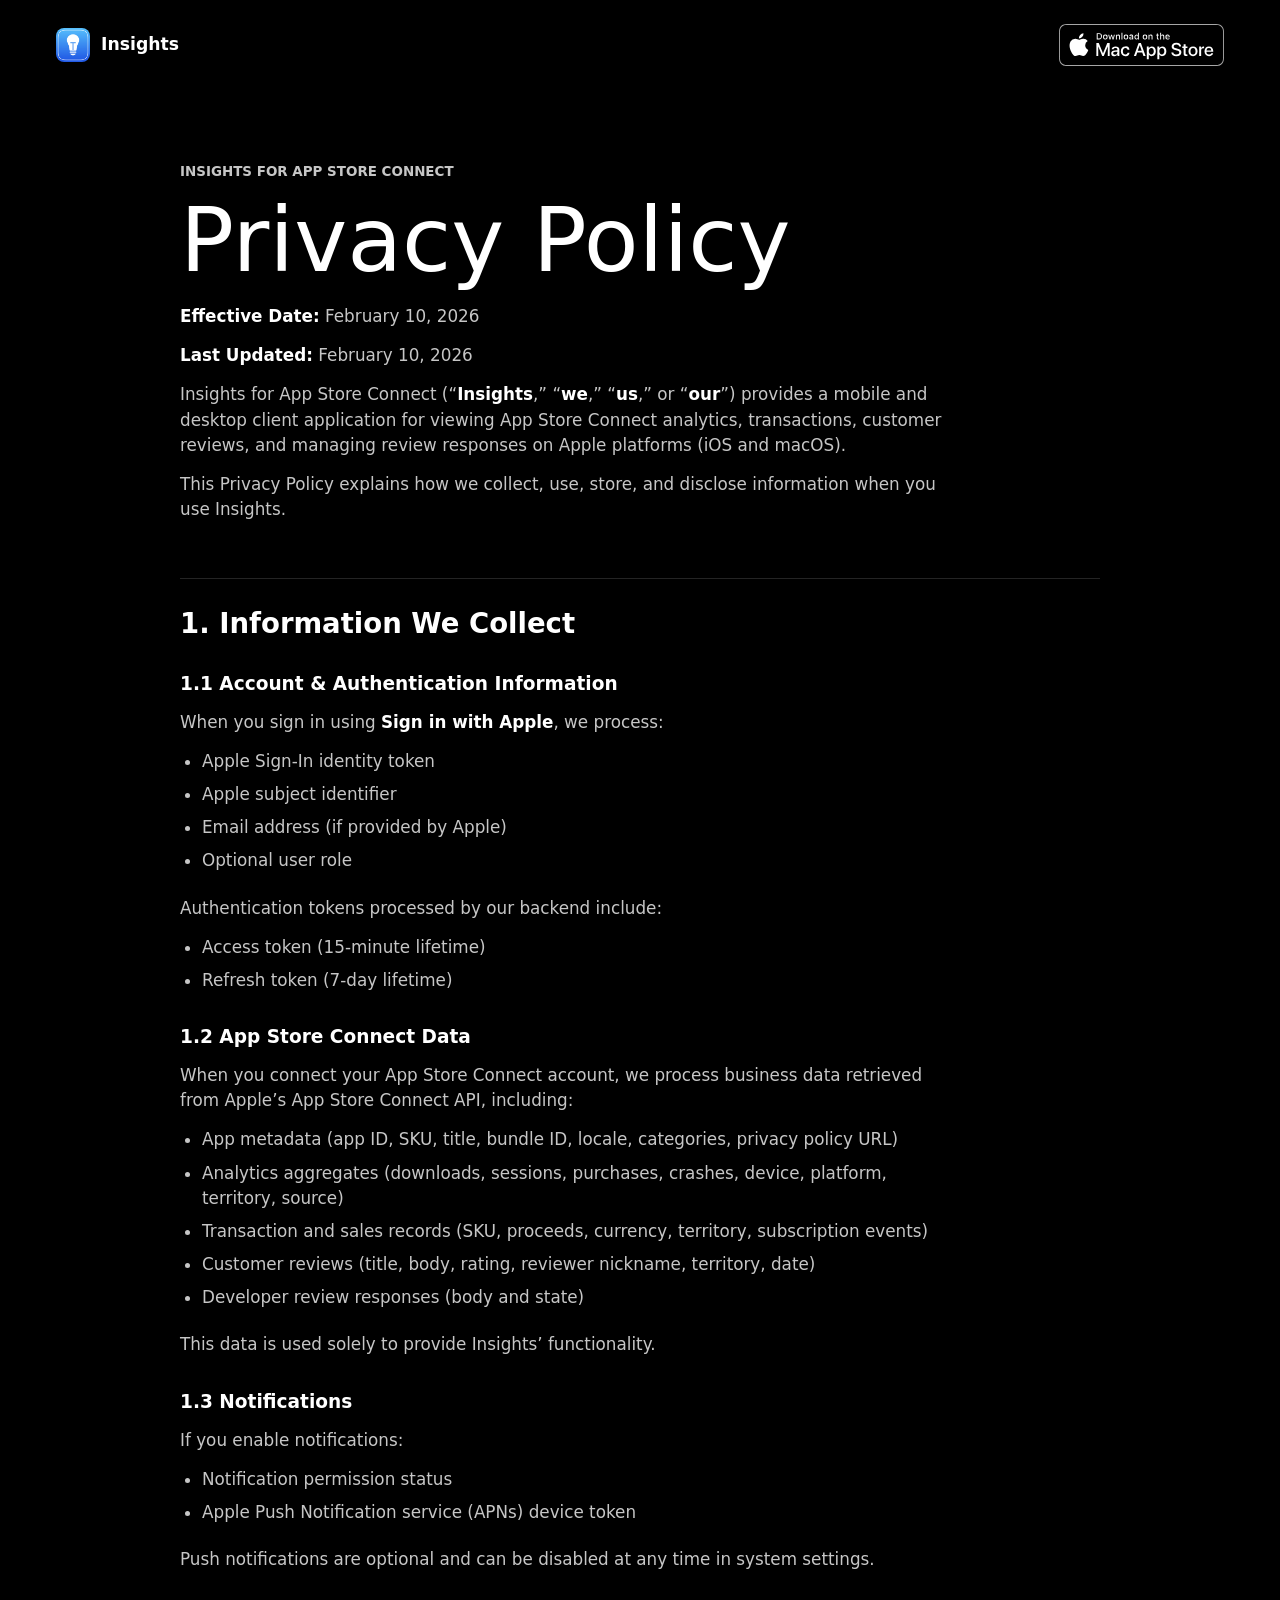
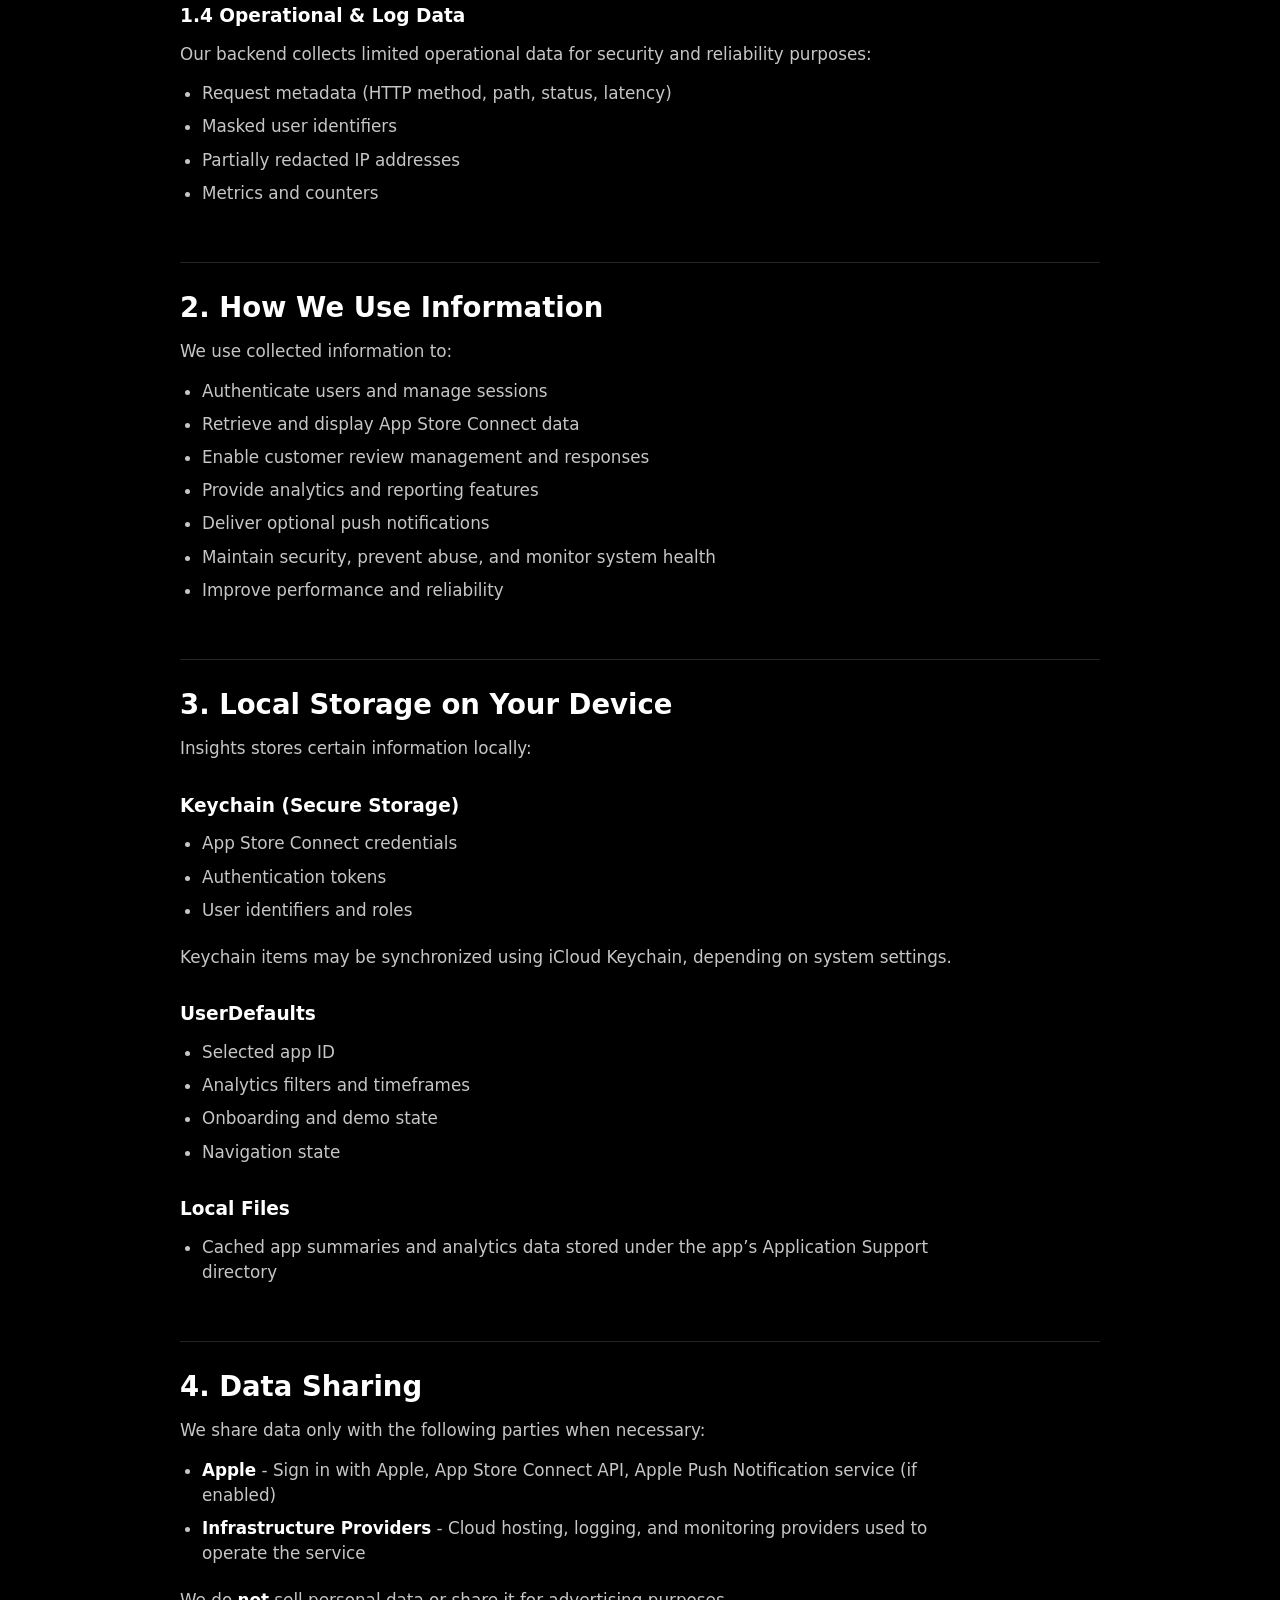
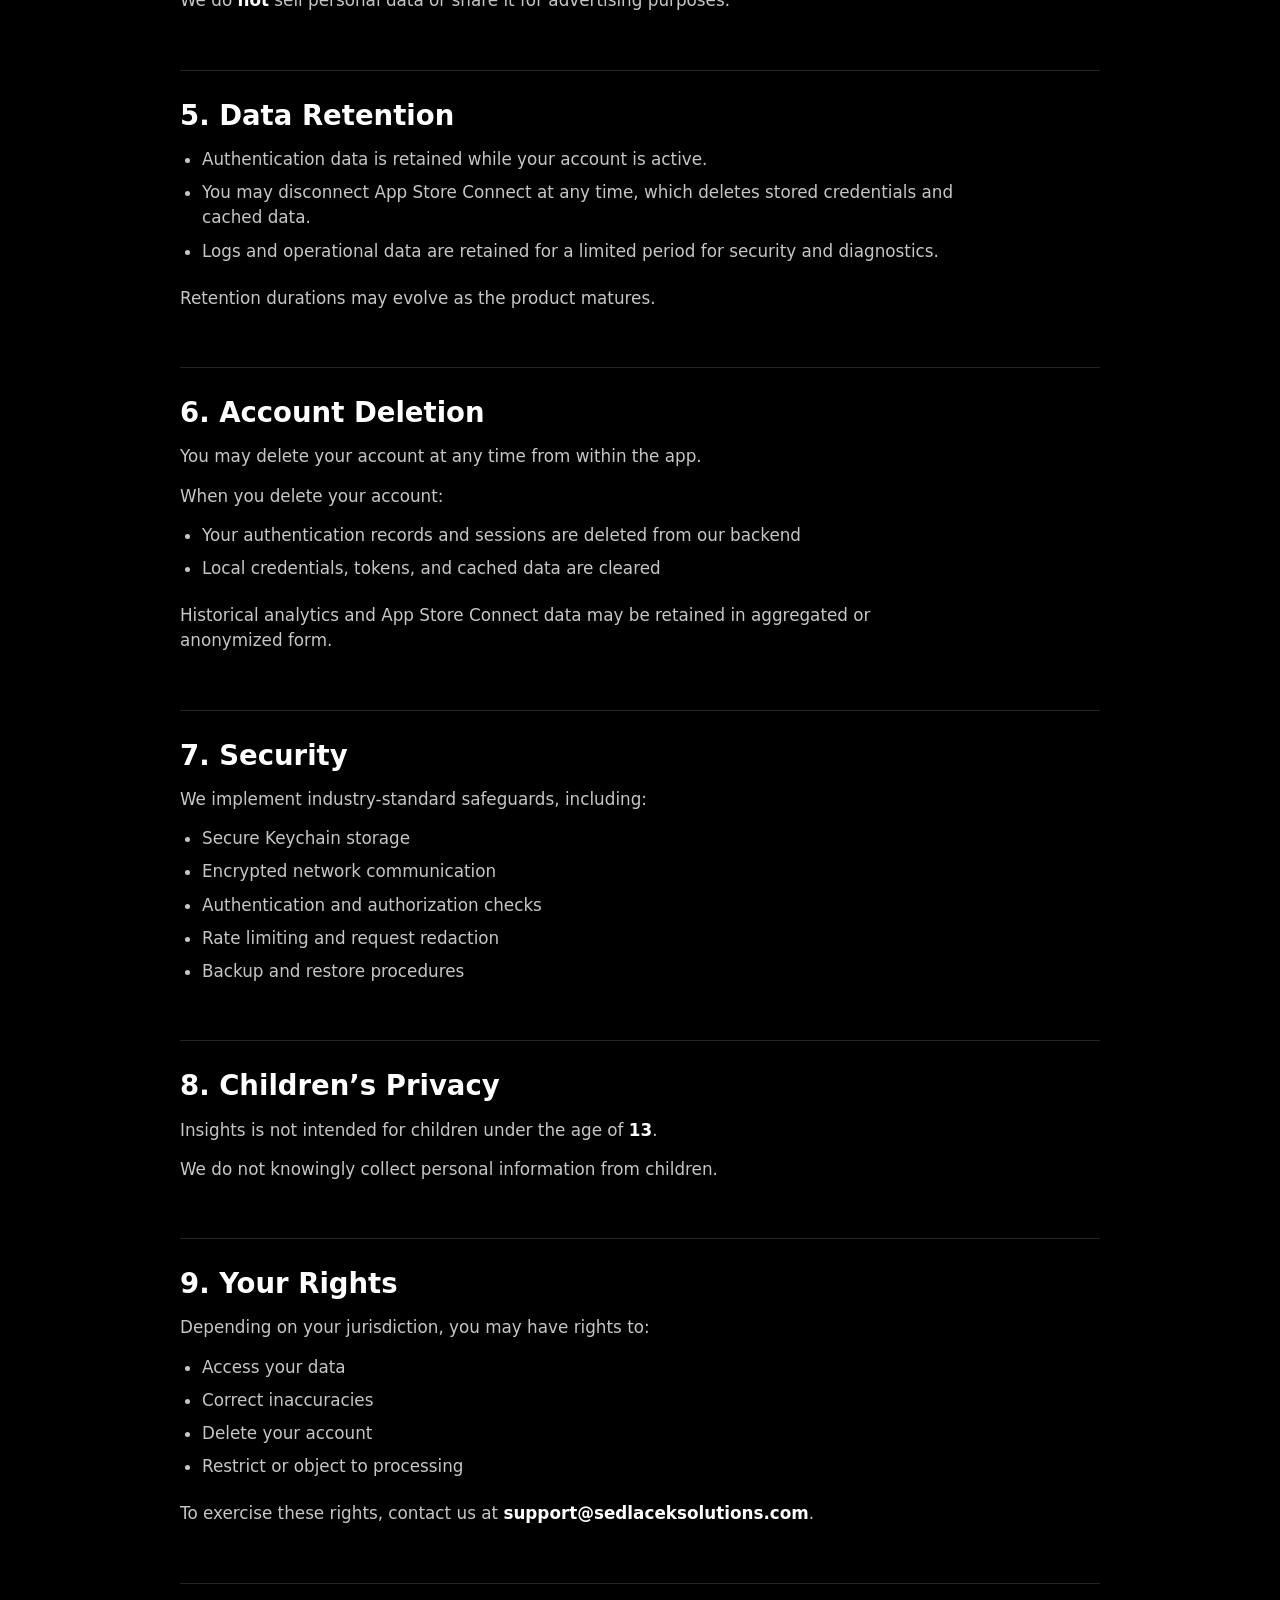
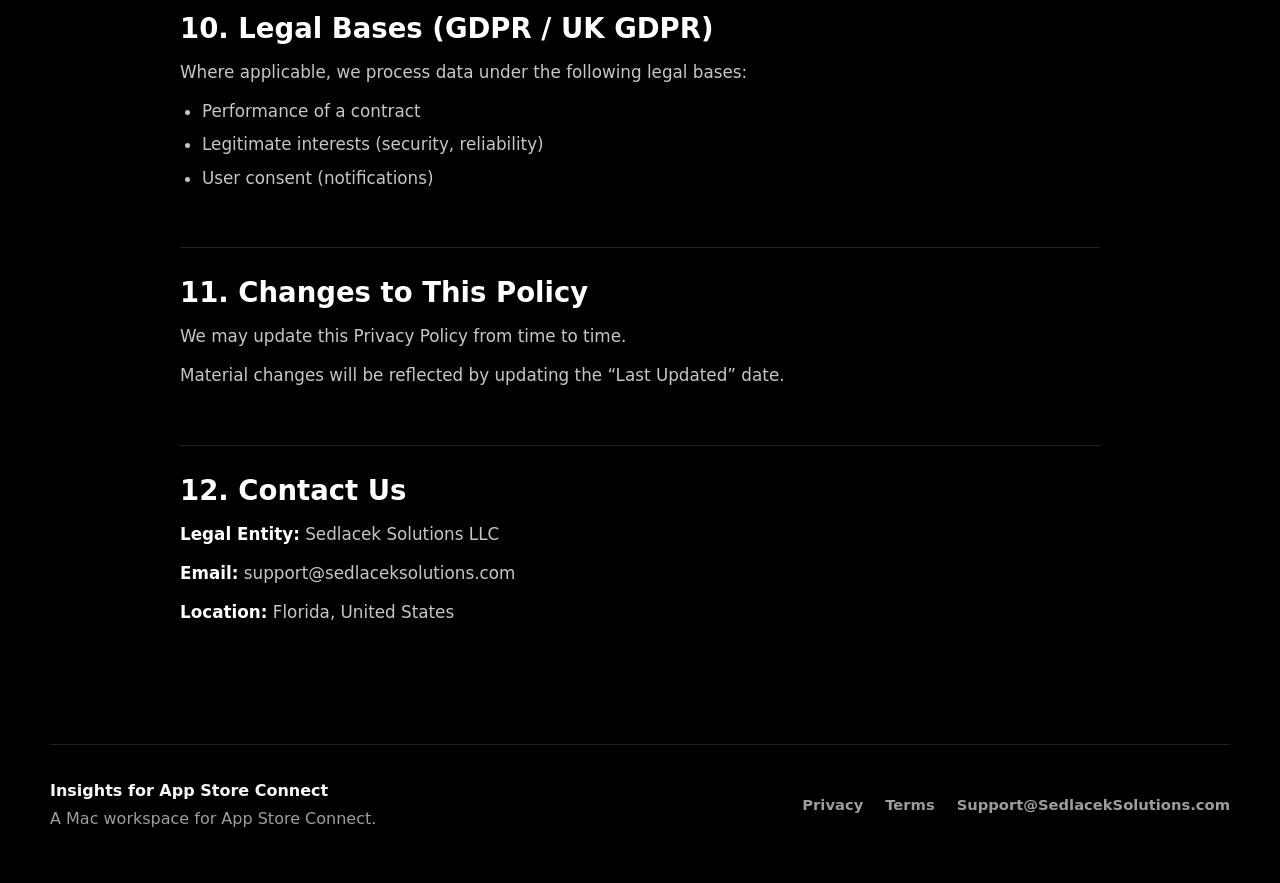
==== privacy.html @ 83142143 "Add privacy and terms pages" ====
<!doctype html>
<html lang="en">
  <head>
    <meta charset="utf-8">
    <meta name="viewport" content="width=device-width, initial-scale=1">
    <title>Privacy Policy - Insights for App Store Connect</title>
    <meta
      name="description"
      content="Privacy Policy for Insights for App Store Connect."
    >
    <meta name="theme-color" content="#000000">
    <meta property="og:title" content="Privacy Policy - Insights for App Store Connect">
    <meta property="og:description" content="Privacy Policy for Insights for App Store Connect.">
    <meta property="og:type" content="website">
    <meta property="og:image" content="assets/hero-mockup.png">
    <link rel="icon" href="assets/app-icon.png">
    <link rel="apple-touch-icon" href="assets/app-icon.png">
    <link rel="stylesheet" href="styles.css">
  </head>
  <body class="legal-page">
    <header class="site-header" aria-label="Primary">
      <a class="brand" href="index.html" aria-label="Insights for App Store Connect home">
        <img src="assets/app-icon.png" width="34" height="34" alt="">
        <span>Insights</span>
      </a>
      <a class="header-cta" href="https://apps.apple.com/app/id6745999897" aria-label="Download on the Mac App Store">
        <img
          src="assets/download-on-mac-app-store.svg"
          width="165"
          height="40"
          alt="Download on the Mac App Store"
        >
      </a>
    </header>

    <main class="legal-main">
      <article class="legal-document">
        <p class="section-kicker">Insights for App Store Connect</p>
        <h1>Privacy Policy</h1>
        <p><strong>Effective Date:</strong> February 10, 2026</p>
        <p><strong>Last Updated:</strong> February 10, 2026</p>

        <p>
          Insights for App Store Connect (&ldquo;<strong>Insights</strong>,&rdquo; &ldquo;<strong>we</strong>,&rdquo;
          &ldquo;<strong>us</strong>,&rdquo; or &ldquo;<strong>our</strong>&rdquo;) provides a mobile and desktop client
          application for viewing App Store Connect analytics, transactions, customer reviews, and
          managing review responses on Apple platforms (iOS and macOS).
        </p>
        <p>
          This Privacy Policy explains how we collect, use, store, and disclose information when you
          use Insights.
        </p>

        <h2>1. Information We Collect</h2>
        <h3>1.1 Account &amp; Authentication Information</h3>
        <p>When you sign in using <strong>Sign in with Apple</strong>, we process:</p>
        <ul>
          <li>Apple Sign-In identity token</li>
          <li>Apple subject identifier</li>
          <li>Email address (if provided by Apple)</li>
          <li>Optional user role</li>
        </ul>
        <p>Authentication tokens processed by our backend include:</p>
        <ul>
          <li>Access token (15-minute lifetime)</li>
          <li>Refresh token (7-day lifetime)</li>
        </ul>

        <h3>1.2 App Store Connect Data</h3>
        <p>
          When you connect your App Store Connect account, we process business data retrieved from
          Apple&rsquo;s App Store Connect API, including:
        </p>
        <ul>
          <li>App metadata (app ID, SKU, title, bundle ID, locale, categories, privacy policy URL)</li>
          <li>Analytics aggregates (downloads, sessions, purchases, crashes, device, platform, territory, source)</li>
          <li>Transaction and sales records (SKU, proceeds, currency, territory, subscription events)</li>
          <li>Customer reviews (title, body, rating, reviewer nickname, territory, date)</li>
          <li>Developer review responses (body and state)</li>
        </ul>
        <p>This data is used solely to provide Insights&rsquo; functionality.</p>

        <h3>1.3 Notifications</h3>
        <p>If you enable notifications:</p>
        <ul>
          <li>Notification permission status</li>
          <li>Apple Push Notification service (APNs) device token</li>
        </ul>
        <p>Push notifications are optional and can be disabled at any time in system settings.</p>

        <h3>1.4 Operational &amp; Log Data</h3>
        <p>Our backend collects limited operational data for security and reliability purposes:</p>
        <ul>
          <li>Request metadata (HTTP method, path, status, latency)</li>
          <li>Masked user identifiers</li>
          <li>Partially redacted IP addresses</li>
          <li>Metrics and counters</li>
        </ul>

        <h2>2. How We Use Information</h2>
        <p>We use collected information to:</p>
        <ul>
          <li>Authenticate users and manage sessions</li>
          <li>Retrieve and display App Store Connect data</li>
          <li>Enable customer review management and responses</li>
          <li>Provide analytics and reporting features</li>
          <li>Deliver optional push notifications</li>
          <li>Maintain security, prevent abuse, and monitor system health</li>
          <li>Improve performance and reliability</li>
        </ul>

        <h2>3. Local Storage on Your Device</h2>
        <p>Insights stores certain information locally:</p>
        <h3>Keychain (Secure Storage)</h3>
        <ul>
          <li>App Store Connect credentials</li>
          <li>Authentication tokens</li>
          <li>User identifiers and roles</li>
        </ul>
        <p>Keychain items may be synchronized using iCloud Keychain, depending on system settings.</p>

        <h3>UserDefaults</h3>
        <ul>
          <li>Selected app ID</li>
          <li>Analytics filters and timeframes</li>
          <li>Onboarding and demo state</li>
          <li>Navigation state</li>
        </ul>

        <h3>Local Files</h3>
        <ul>
          <li>Cached app summaries and analytics data stored under the app&rsquo;s Application Support directory</li>
        </ul>

        <h2>4. Data Sharing</h2>
        <p>We share data only with the following parties when necessary:</p>
        <ul>
          <li><strong>Apple</strong> - Sign in with Apple, App Store Connect API, Apple Push Notification service (if enabled)</li>
          <li><strong>Infrastructure Providers</strong> - Cloud hosting, logging, and monitoring providers used to operate the service</li>
        </ul>
        <p>We do <strong>not</strong> sell personal data or share it for advertising purposes.</p>

        <h2>5. Data Retention</h2>
        <ul>
          <li>Authentication data is retained while your account is active.</li>
          <li>You may disconnect App Store Connect at any time, which deletes stored credentials and cached data.</li>
          <li>Logs and operational data are retained for a limited period for security and diagnostics.</li>
        </ul>
        <p>Retention durations may evolve as the product matures.</p>

        <h2>6. Account Deletion</h2>
        <p>You may delete your account at any time from within the app.</p>
        <p>When you delete your account:</p>
        <ul>
          <li>Your authentication records and sessions are deleted from our backend</li>
          <li>Local credentials, tokens, and cached data are cleared</li>
        </ul>
        <p>Historical analytics and App Store Connect data may be retained in aggregated or anonymized form.</p>

        <h2>7. Security</h2>
        <p>We implement industry-standard safeguards, including:</p>
        <ul>
          <li>Secure Keychain storage</li>
          <li>Encrypted network communication</li>
          <li>Authentication and authorization checks</li>
          <li>Rate limiting and request redaction</li>
          <li>Backup and restore procedures</li>
        </ul>

        <h2>8. Children&rsquo;s Privacy</h2>
        <p>Insights is not intended for children under the age of <strong>13</strong>.</p>
        <p>We do not knowingly collect personal information from children.</p>

        <h2>9. Your Rights</h2>
        <p>Depending on your jurisdiction, you may have rights to:</p>
        <ul>
          <li>Access your data</li>
          <li>Correct inaccuracies</li>
          <li>Delete your account</li>
          <li>Restrict or object to processing</li>
        </ul>
        <p>To exercise these rights, contact us at <strong>support@sedlaceksolutions.com</strong>.</p>

        <h2>10. Legal Bases (GDPR / UK GDPR)</h2>
        <p>Where applicable, we process data under the following legal bases:</p>
        <ul>
          <li>Performance of a contract</li>
          <li>Legitimate interests (security, reliability)</li>
          <li>User consent (notifications)</li>
        </ul>

        <h2>11. Changes to This Policy</h2>
        <p>We may update this Privacy Policy from time to time.</p>
        <p>Material changes will be reflected by updating the &ldquo;Last Updated&rdquo; date.</p>

        <h2>12. Contact Us</h2>
        <p><strong>Legal Entity:</strong> Sedlacek Solutions LLC</p>
        <p><strong>Email:</strong> support@sedlaceksolutions.com</p>
        <p><strong>Location:</strong> Florida, United States</p>
      </article>
    </main>

    <footer class="site-footer">
      <div>
        <strong>Insights for App Store Connect</strong>
        <p>A Mac workspace for App Store Connect.</p>
      </div>
      <nav aria-label="Footer">
        <a aria-current="page" href="privacy.html">Privacy</a>
        <a href="terms.html">Terms</a>
        <a href="mailto:Support@SedlacekSolutions.com">Support@SedlacekSolutions.com</a>
      </nav>
    </footer>
  </body>
</html>
---- styles.css ----
:root {
  color-scheme: light;
  --page: #8ea3ff;
  --surface: #111111;
  --surface-raised: #191919;
  --text: #f7f7f7;
  --muted: #b8b8b8;
  --subtle: #777777;
  --line: #2a2a2a;
  --blue: #39a7ff;
}

* {
  box-sizing: border-box;
}

html {
  scroll-behavior: smooth;
}

body {
  margin: 0;
  background: #000000;
  color: #f7f7f7;
  font-family:
    Inter, ui-sans-serif, system-ui, -apple-system, BlinkMacSystemFont, "Segoe UI",
    sans-serif;
  line-height: 1.5;
}

a {
  color: inherit;
  text-decoration: none;
}

img {
  display: block;
  max-width: 100%;
}

.site-header {
  position: absolute;
  top: 0;
  right: 0;
  left: 0;
  z-index: 20;
  display: flex;
  align-items: center;
  justify-content: space-between;
  gap: 24px;
  min-height: 88px;
  padding: 24px 56px;
  color: #080808;
}

.brand,
.hero-actions,
.site-footer,
.site-footer nav {
  display: flex;
  align-items: center;
}

.brand {
  gap: 11px;
  min-width: 140px;
  color: #ffffff;
  font-size: 1.08rem;
  font-weight: 750;
}

.brand img {
  border-radius: 8px;
}

.feature-nav {
  position: absolute;
  left: 50%;
  transform: translateX(-50%);
  color: rgba(255, 255, 255, 0.82);
  font-size: 0.96rem;
  font-weight: 700;
}

.feature-nav details {
  position: relative;
}

.feature-nav summary {
  display: inline-flex;
  align-items: center;
  gap: 8px;
  min-height: 40px;
  padding: 0 14px;
  border-radius: 999px;
  cursor: pointer;
  list-style: none;
  transition:
    background-color 160ms ease,
    color 160ms ease;
}

.feature-nav summary::-webkit-details-marker {
  display: none;
}

.feature-nav summary::after {
  width: 7px;
  height: 7px;
  border-right: 2px solid currentColor;
  border-bottom: 2px solid currentColor;
  content: "";
  transform: translateY(-2px) rotate(45deg);
  transition: transform 160ms ease;
}

.feature-nav details[open] summary,
.feature-nav details:hover summary,
.feature-nav details:focus-within summary,
.feature-nav summary:hover {
  background: rgba(255, 255, 255, 0.14);
  color: #ffffff;
}

.feature-nav details[open] summary::after,
.feature-nav details:hover summary::after,
.feature-nav details:focus-within summary::after {
  transform: translateY(2px) rotate(225deg);
}

.feature-menu {
  position: absolute;
  top: calc(100% + 10px);
  left: 50%;
  display: grid;
  min-width: 180px;
  padding: 8px;
  border: 1px solid rgba(255, 255, 255, 0.16);
  border-radius: 12px;
  background: rgba(16, 16, 18, 0.92);
  box-shadow: 0 18px 54px rgba(0, 0, 0, 0.32);
  backdrop-filter: blur(18px);
  opacity: 0;
  pointer-events: none;
  transform: translateX(-50%);
  transition:
    opacity 160ms ease,
    transform 160ms ease;
}

.feature-nav details[open] .feature-menu,
.feature-nav details:hover .feature-menu,
.feature-nav details:focus-within .feature-menu {
  opacity: 1;
  pointer-events: auto;
  transform: translateX(-50%) translateY(2px);
}

.feature-menu a,
.feature-submenu-trigger {
  display: flex;
  align-items: center;
  justify-content: space-between;
  gap: 16px;
  width: 100%;
  padding: 10px 12px;
  border: 0;
  border-radius: 8px;
  background: transparent;
  color: rgba(255, 255, 255, 0.78);
  font: inherit;
  text-align: left;
  white-space: nowrap;
  cursor: pointer;
  transition:
    background-color 160ms ease,
    color 160ms ease;
}

.feature-submenu {
  position: relative;
}

.feature-submenu-trigger::after {
  width: 7px;
  height: 7px;
  border-top: 2px solid currentColor;
  border-right: 2px solid currentColor;
  content: "";
  transform: rotate(45deg);
}

.feature-submenu-panel {
  position: absolute;
  top: -8px;
  left: 100%;
  display: grid;
  min-width: 230px;
  padding: 8px 8px 8px 18px;
  border: 1px solid rgba(255, 255, 255, 0.16);
  border-radius: 12px;
  background: rgba(16, 16, 18, 0.94);
  box-shadow: 0 18px 54px rgba(0, 0, 0, 0.32);
  opacity: 0;
  pointer-events: none;
  transform: translateX(-4px);
  transition:
    opacity 160ms ease,
    transform 160ms ease;
}

.feature-submenu:hover .feature-submenu-panel,
.feature-submenu:focus-within .feature-submenu-panel {
  opacity: 1;
  pointer-events: auto;
  transform: translateX(0);
}

.feature-menu a:hover,
.feature-menu a:focus-visible,
.feature-submenu-trigger:hover,
.feature-submenu-trigger:focus-visible {
  background: rgba(255, 255, 255, 0.12);
  color: #ffffff;
}

.site-footer a {
  transition: color 160ms ease;
}

.site-footer a:hover {
  color: #ffffff;
}

.header-cta,
.button {
  display: inline-flex;
  align-items: center;
  justify-content: center;
  min-height: 44px;
  border-radius: 999px;
  font-weight: 700;
  transition:
    transform 160ms ease,
    background-color 160ms ease,
    border-color 160ms ease;
}

.header-cta {
  min-height: 0;
  padding: 0;
  border-radius: 6px;
  background: transparent;
  color: inherit;
}

.header-cta img {
  width: 165px;
  height: auto;
}

.header-cta:hover,
.button:hover {
  transform: translateY(-1px);
}

.hero {
  position: relative;
  isolation: isolate;
  display: grid;
  align-content: start;
  justify-items: center;
  min-height: clamp(760px, 86svh, 1040px);
  padding: clamp(176px, 19vh, 236px) 24px clamp(180px, 24vh, 300px);
  background: #8ea3ff;
  color: #070707;
  text-align: center;
  overflow: hidden;
}

.hero > * {
  position: relative;
  z-index: 2;
}

.hero::before,
.hero::after {
  position: absolute;
  content: "";
  pointer-events: none;
}

.hero::before {
  inset: 0;
  z-index: 0;
  background:
    linear-gradient(180deg, rgba(0, 0, 0, 0) 0%, rgba(0, 0, 0, 0) 56%, #000000 100%),
    radial-gradient(ellipse at 50% 42%, rgba(236, 240, 255, 0.58) 0%, rgba(236, 240, 255, 0.2) 26%, transparent 48%),
    radial-gradient(ellipse at 78% 18%, rgba(185, 164, 255, 0.7) 0%, rgba(185, 164, 255, 0.34) 30%, transparent 54%),
    linear-gradient(135deg, #7ea2ff 0%, #9a96ff 54%, #b2a8ff 100%);
}

.hero::after {
  inset: -8%;
  z-index: 1;
  background: radial-gradient(circle, rgba(13, 58, 230, 0.95) 0%, rgba(31, 91, 255, 0.58) 36%, rgba(31, 91, 255, 0) 68%);
  background-position: 0% 0%;
  background-repeat: no-repeat;
  background-size: 68% 68%;
  filter: blur(34px);
  mix-blend-mode: multiply;
  animation: hero-blue-diagonal 16s ease-in-out infinite alternate;
}

.hero-app-icon {
  width: 104px;
  height: 104px;
  margin-bottom: 28px;
  border-radius: 24px;
  animation: hero-icon-float 60s ease-in-out infinite;
  box-shadow:
    0 22px 66px rgba(41, 57, 166, 0.22),
    0 2px 6px rgba(255, 255, 255, 0.65) inset;
}

@keyframes hero-blue-diagonal {
  0% {
    background-position: 0% 0%;
  }

  100% {
    background-position: 100% 100%;
  }
}

@keyframes hero-icon-float {
  0%,
  100% {
    transform: translate3d(0, 0, 0);
  }

  50% {
    transform: translate3d(0, -8px, 0);
  }
}

.section-kicker {
  margin: 0 0 18px;
  color: #a9a9a9;
  font-size: 0.84rem;
  font-weight: 750;
  letter-spacing: 0;
  text-transform: uppercase;
}

h1,
h2,
h3,
p {
  margin-top: 0;
}

h1 {
  max-width: 980px;
  margin-bottom: 20px;
  color: #ffffff;
  font-size: 5rem;
  font-weight: 430;
  line-height: 1;
  letter-spacing: 0;
}

h2 {
  margin-bottom: 18px;
  font-size: 3.2rem;
  font-weight: 680;
  line-height: 1.04;
  letter-spacing: 0;
}

h3 {
  margin-bottom: 10px;
  font-size: 1.45rem;
  font-weight: 680;
  letter-spacing: 0;
}

.hero-lede {
  max-width: 760px;
  margin-bottom: 36px;
  color: rgba(255, 255, 255, 0.78);
  font-size: 1.55rem;
  line-height: 1.22;
}

.hero-actions {
  justify-content: center;
  flex-wrap: wrap;
  gap: 14px;
}

.social-proof {
  width: min(1060px, 100%);
  margin-top: clamp(62px, 9vh, 104px);
}

.social-proof-copy {
  margin-bottom: 18px;
  color: rgba(255, 255, 255, 0.76);
  font-size: 0.98rem;
  font-weight: 720;
}

.social-proof-marquee {
  display: grid;
  gap: 12px;
  width: min(1060px, calc(100vw - 48px));
  margin-inline: auto;
  overflow: hidden;
  mask-image: linear-gradient(
    90deg,
    transparent 0,
    #000000 11%,
    #000000 89%,
    transparent 100%
  );
}

.social-proof-row {
  height: 52px;
  overflow: hidden;
}

.social-proof-track {
  display: flex;
  width: max-content;
  animation: social-proof-scroll var(--duration, 150s) linear infinite;
  will-change: transform;
}

.social-proof-row[data-direction="right"] .social-proof-track {
  animation-direction: reverse;
}

.social-proof-segment {
  display: flex;
  flex: 0 0 auto;
  gap: 10px;
  padding-right: 10px;
}

.social-proof-icon {
  flex: 0 0 auto;
  width: 52px;
  height: 52px;
  border: 1px solid rgba(255, 255, 255, 0.5);
  border-radius: 12px;
  background: rgba(255, 255, 255, 0.34);
  box-shadow:
    0 12px 32px rgba(17, 33, 134, 0.18),
    0 1px 1px rgba(255, 255, 255, 0.55) inset;
  object-fit: cover;
}

@keyframes social-proof-scroll {
  from {
    transform: translateX(0);
  }

  to {
    transform: translateX(-50%);
  }
}

.button {
  min-width: 220px;
  min-height: 50px;
  padding: 0 26px;
  border: 1px solid transparent;
  font-size: 1rem;
  font-weight: 650;
}

.button.primary {
  background: #050505;
  color: #ffffff;
  box-shadow: inset 0 0 0 1px rgba(255, 255, 255, 0.18);
}

.button.primary:hover {
  background: #151515;
}

.button.secondary {
  border-color: transparent;
  background: #ffffff;
  color: #070707;
}

.button.secondary:hover {
  background: #f5f5f5;
}

.header-cta:hover {
  background: #151515;
}

.feature-stack {
  width: min(1500px, calc(100% - 56px));
  margin: 0 auto;
  padding: 88px 0 128px;
}

.feature-step p {
  color: #b8b8b8;
  font-size: 1.08rem;
}

.feature-tour {
  display: grid;
  grid-template-columns: minmax(280px, 0.34fr) minmax(620px, 0.66fr);
  gap: 58px;
  align-items: start;
  --spot-x: 0%;
  --spot-y: 0%;
  --spot-w: 100%;
  --spot-h: 100%;
}

.feature-steps {
  display: grid;
  gap: 24px;
  padding: 74px 0;
}

.feature-step {
  scroll-margin-top: 42px;
  min-height: 72vh;
  padding: 10vh 0;
  opacity: 0.48;
  transition: opacity 220ms ease;
}

.feature-step.is-active {
  opacity: 1;
}

.feature-step h2,
.feature-step h3 {
  max-width: 460px;
  line-height: 1.08;
}

.feature-step h2 {
  font-size: 2.65rem;
}

.feature-step h3 {
  font-size: 2.15rem;
}

.feature-step p {
  max-width: 440px;
}

.feature-inline-media {
  display: none;
}

.tour-media {
  position: sticky;
  top: 96px;
  aspect-ratio: 1275 / 755;
  margin: 0;
  overflow: hidden;
  border: 1px solid #2a2a2a;
  border-radius: 8px;
  background: #101010;
  box-shadow: 0 28px 70px rgba(0, 0, 0, 0.48);
}

.tour-media img {
  position: absolute;
  inset: 0;
  width: 100%;
  height: 100%;
  object-fit: contain;
}

.tour-base {
  filter: blur(3.5px) saturate(0.58) brightness(0.38);
  transform: scale(1.015);
}

.tour-clear {
  filter: saturate(1.08) brightness(1.12) contrast(1.04);
  clip-path: inset(
    var(--spot-y)
    calc(100% - var(--spot-x) - var(--spot-w))
    calc(100% - var(--spot-y) - var(--spot-h))
    var(--spot-x)
    round 8px
  );
  transition: clip-path 420ms cubic-bezier(0.2, 0.8, 0.2, 1);
}

.tour-ring {
  position: absolute;
  left: var(--spot-x);
  top: var(--spot-y);
  width: var(--spot-w);
  height: var(--spot-h);
  border: 2px solid rgba(57, 167, 255, 0.96);
  border-radius: 8px;
  box-shadow:
    0 0 0 999px rgba(0, 0, 0, 0.2),
    0 0 34px rgba(57, 167, 255, 0.34);
  pointer-events: none;
  transition:
    left 420ms cubic-bezier(0.2, 0.8, 0.2, 1),
    top 420ms cubic-bezier(0.2, 0.8, 0.2, 1),
    width 420ms cubic-bezier(0.2, 0.8, 0.2, 1),
    height 420ms cubic-bezier(0.2, 0.8, 0.2, 1);
}

.feature-inline-media {
  --inline-spot-x: 0%;
  --inline-spot-y: 0%;
  --inline-spot-w: 100%;
  --inline-spot-h: 100%;
  position: relative;
  aspect-ratio: 1275 / 755;
  width: min(100%, 820px);
  margin: 30px 0 0;
  overflow: hidden;
  border: 1px solid #2a2a2a;
  border-radius: 8px;
  background: #101010;
  box-shadow: 0 22px 54px rgba(0, 0, 0, 0.42);
}

.feature-inline-media img {
  position: absolute;
  inset: 0;
  width: 100%;
  height: 100%;
  object-fit: contain;
}

.feature-inline-media.is-overview img {
  position: static;
}

.inline-base {
  filter: blur(3px) saturate(0.58) brightness(0.39);
  transform: scale(1.012);
}

.inline-clear {
  filter: saturate(1.08) brightness(1.12) contrast(1.04);
  clip-path: inset(
    var(--inline-spot-y)
    calc(100% - var(--inline-spot-x) - var(--inline-spot-w))
    calc(100% - var(--inline-spot-y) - var(--inline-spot-h))
    var(--inline-spot-x)
    round 8px
  );
}

.inline-ring {
  position: absolute;
  left: var(--inline-spot-x);
  top: var(--inline-spot-y);
  width: var(--inline-spot-w);
  height: var(--inline-spot-h);
  border: 2px solid rgba(57, 167, 255, 0.96);
  border-radius: 8px;
  box-shadow:
    0 0 0 999px rgba(0, 0, 0, 0.2),
    0 0 30px rgba(57, 167, 255, 0.32);
  pointer-events: none;
}

.legal-page .site-header {
  position: static;
  background: #000000;
}

.legal-main {
  width: min(920px, calc(100% - 56px));
  margin: 0 auto;
  padding: 72px 0 104px;
}

.legal-document {
  color: #d6d6d6;
  font-size: 1.05rem;
}

.legal-document h1 {
  margin-bottom: 18px;
  font-size: clamp(3.25rem, 7vw, 5.75rem);
}

.legal-document h2 {
  margin: 56px 0 16px;
  padding-top: 28px;
  border-top: 1px solid #242424;
  color: #ffffff;
  font-size: 1.72rem;
  line-height: 1.18;
}

.legal-document h3 {
  margin: 30px 0 12px;
  color: #ffffff;
  font-size: 1.16rem;
}

.legal-document p,
.legal-document li {
  color: #c6c6c6;
}

.legal-document p {
  max-width: 780px;
  margin-bottom: 14px;
}

.legal-document ul {
  display: grid;
  gap: 8px;
  max-width: 780px;
  margin: 0 0 22px;
  padding-left: 22px;
}

.legal-document strong {
  color: #ffffff;
}

.site-footer {
  width: min(1180px, calc(100% - 56px));
  margin: 0 auto;
}

.site-footer {
  justify-content: space-between;
  gap: 32px;
  padding: 34px 0 52px;
  border-top: 1px solid #202020;
  color: #9d9d9d;
}

.site-footer strong {
  color: #f7f7f7;
}

.site-footer p {
  margin: 4px 0 0;
}

.site-footer nav {
  flex-wrap: wrap;
  justify-content: flex-end;
  gap: 16px 22px;
  font-size: 0.92rem;
  font-weight: 650;
}

@media (max-width: 1100px) {
  .site-header {
    padding-inline: 24px;
  }

  .feature-nav {
    position: static;
    transform: none;
  }

  .hero {
    min-height: 700px;
    padding-top: 156px;
    padding-bottom: 140px;
  }

  h1 {
    font-size: 4.7rem;
  }

  h2 {
    font-size: 2.45rem;
  }

  .feature-tour {
    grid-template-columns: 1fr;
    gap: 28px;
  }

  .feature-step {
    position: static;
  }

  .tour-media {
    display: none;
  }

  .feature-step {
    min-height: 0;
    padding: 42px 0;
    max-width: 860px;
    opacity: 1;
  }

  .feature-inline-media {
    display: block;
  }
}

@media (max-width: 760px) {
  .site-header {
    min-height: 64px;
    padding: 12px 18px;
  }

  .brand {
    min-width: 0;
  }

  .brand span {
    display: none;
  }

  .feature-nav {
    font-size: 0.88rem;
  }

  .feature-nav summary {
    min-height: 38px;
    padding-inline: 10px;
  }

  .feature-menu {
    left: auto;
    right: -84px;
    min-width: 210px;
    transform: none;
  }

  .feature-submenu-panel {
    position: static;
    min-width: 0;
    margin-top: 4px;
    padding: 4px 0 0 12px;
    border: 0;
    border-left: 1px solid rgba(255, 255, 255, 0.14);
    border-radius: 0;
    background: transparent;
    box-shadow: none;
    transform: none;
  }

  .feature-submenu:hover .feature-submenu-panel,
  .feature-submenu:focus-within .feature-submenu-panel {
    transform: none;
  }

  .feature-nav details[open] .feature-menu,
  .feature-nav details:hover .feature-menu,
  .feature-nav details:focus-within .feature-menu {
    transform: translateY(2px);
  }

  .header-cta {
    min-height: 40px;
  }

  .hero {
    min-height: 640px;
    padding: 126px 18px 92px;
  }

  h1 {
    font-size: 3.75rem;
    line-height: 1;
  }

  h2 {
    font-size: 2rem;
  }

  .hero-lede {
    margin-bottom: 34px;
    font-size: 1.25rem;
  }

  .social-proof {
    margin-top: 46px;
  }

  .social-proof-copy {
    max-width: 260px;
    margin-inline: auto;
    margin-bottom: 14px;
    font-size: 0.84rem;
  }

  .social-proof-marquee {
    gap: 9px;
    width: calc(100vw - 18px);
  }

  .social-proof-row {
    height: 42px;
  }

  .social-proof-segment {
    gap: 8px;
    padding-right: 8px;
  }

  .social-proof-icon {
    width: 42px;
    height: 42px;
    border-radius: 10px;
  }

  .hero-app-icon {
    width: 92px;
    height: 92px;
    margin-bottom: 24px;
    border-radius: 21px;
  }

  .hero-actions,
  .site-footer {
    align-items: stretch;
    flex-direction: column;
  }

  .button {
    width: 100%;
    min-width: 0;
    min-height: 58px;
    font-size: 1.1rem;
  }

  .feature-stack,
  .site-footer,
  .legal-main {
    width: calc(100% - 36px);
  }

  .legal-main {
    padding: 50px 0 72px;
  }

  .legal-document {
    font-size: 1rem;
  }

  .legal-document h2 {
    margin-top: 42px;
    font-size: 1.42rem;
  }

  .feature-stack {
    padding: 44px 0 72px;
  }

  .feature-steps {
    padding: 42px 0;
  }

  .feature-inline-media {
    margin-top: 24px;
  }

  .tour-base {
    filter: blur(2.5px) saturate(0.62) brightness(0.42);
  }

  .site-footer nav {
    justify-content: flex-start;
  }
}

@media (prefers-reduced-motion: reduce) {
  *,
  *::before,
  *::after {
    scroll-behavior: auto !important;
    transition-duration: 0.001ms !important;
    animation-duration: 0.001ms !important;
    animation-iteration-count: 1 !important;
  }
}
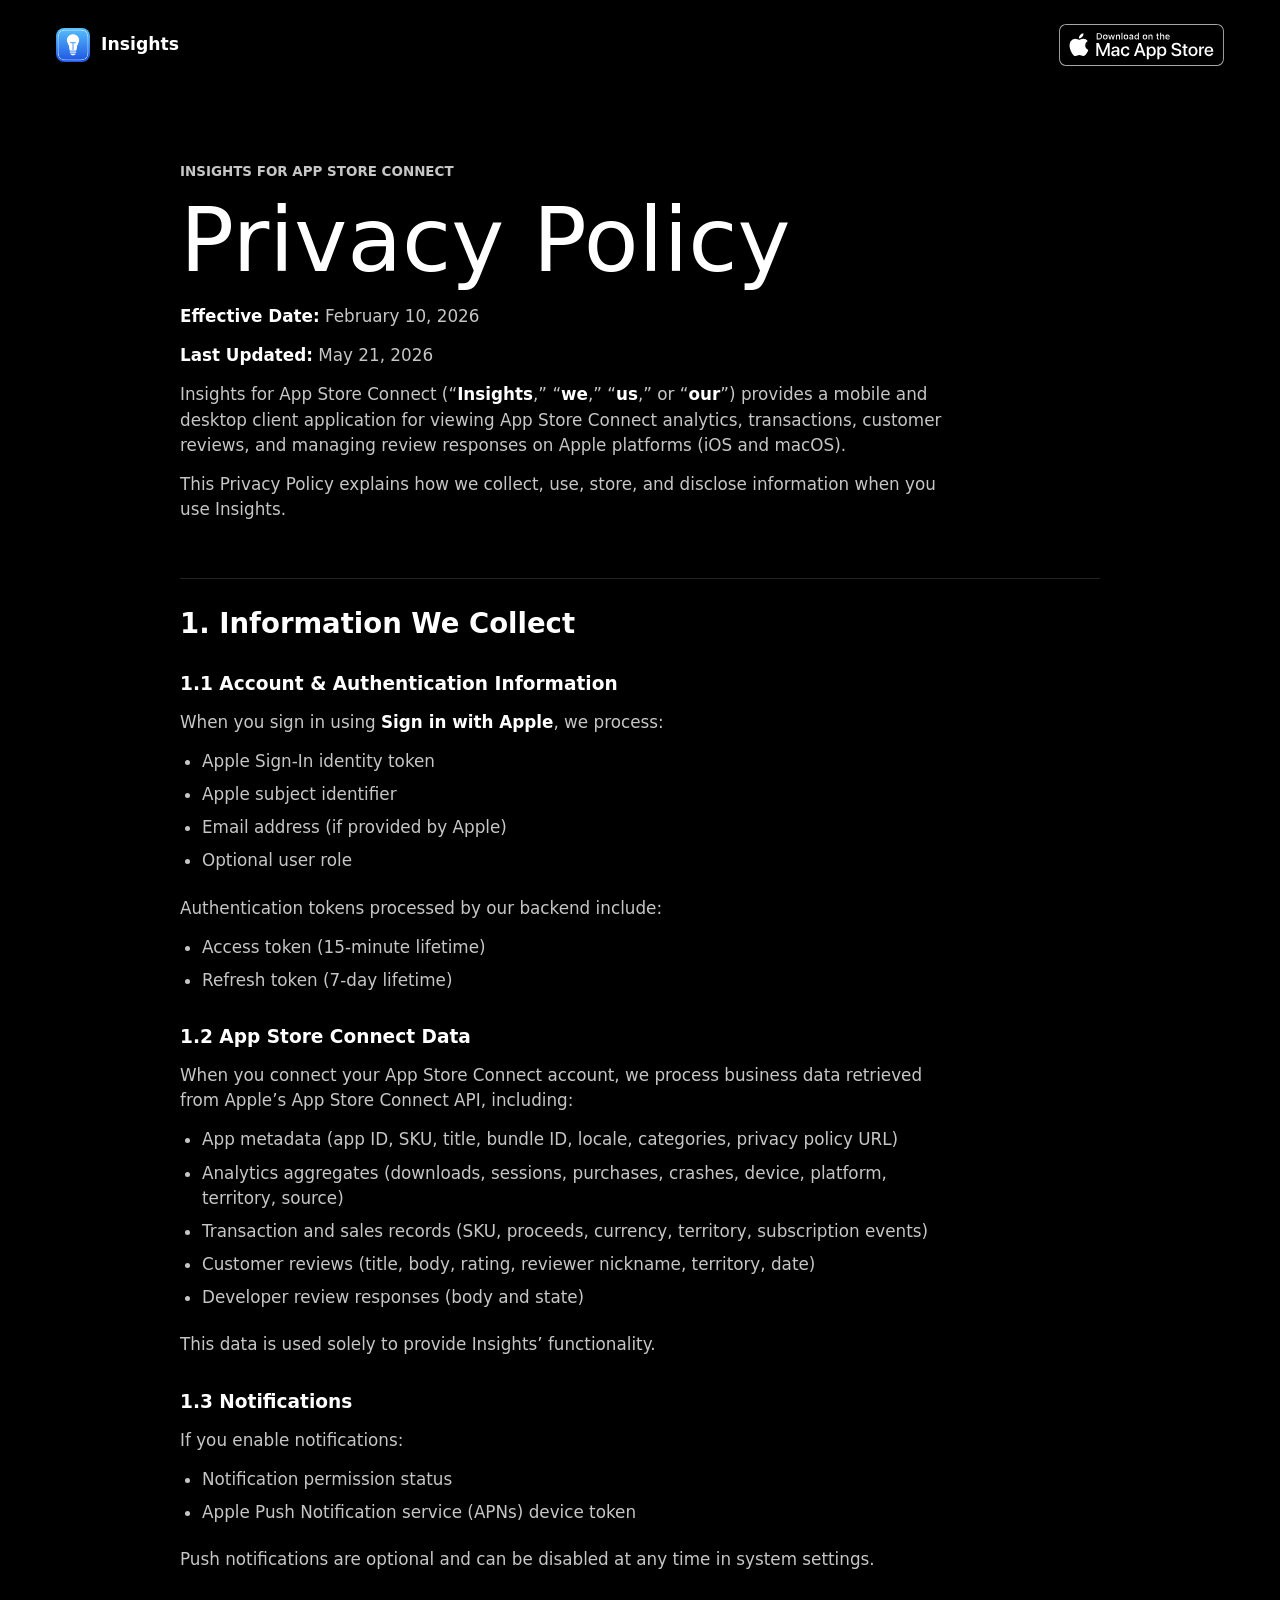
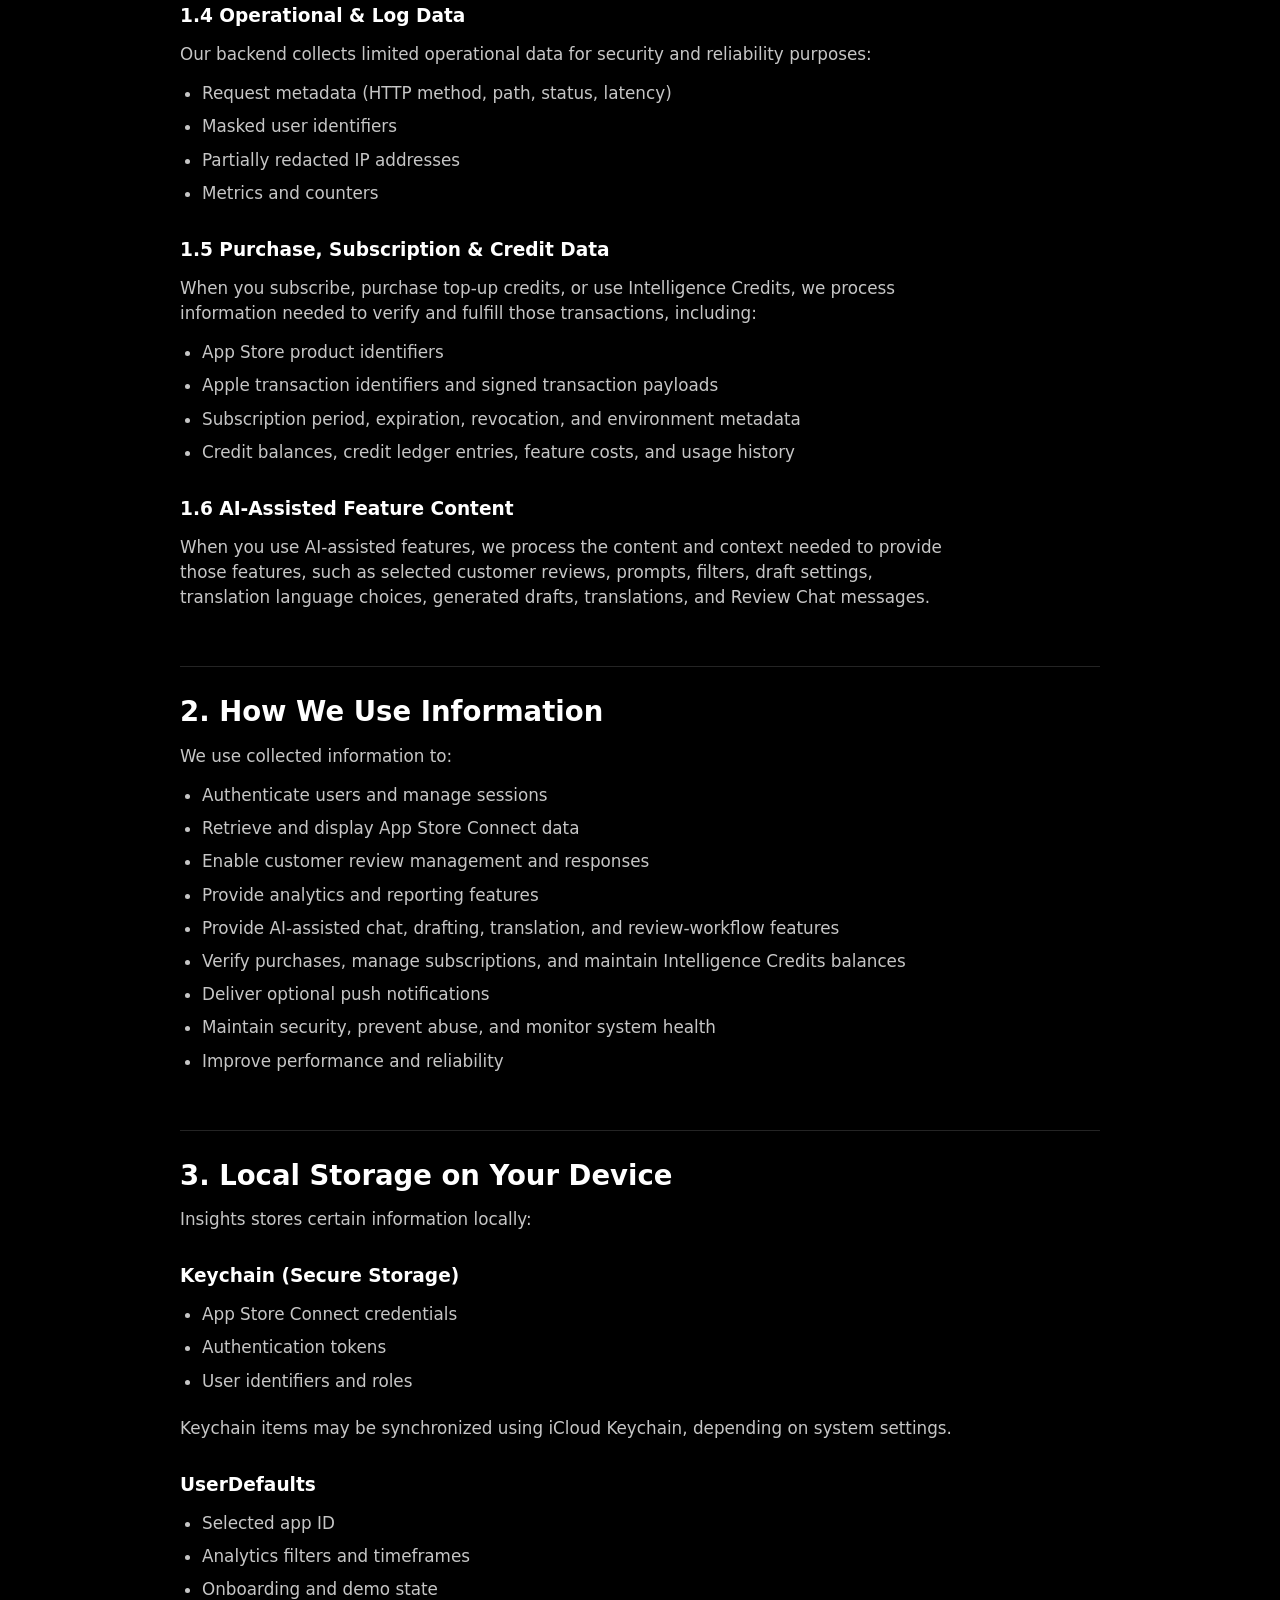
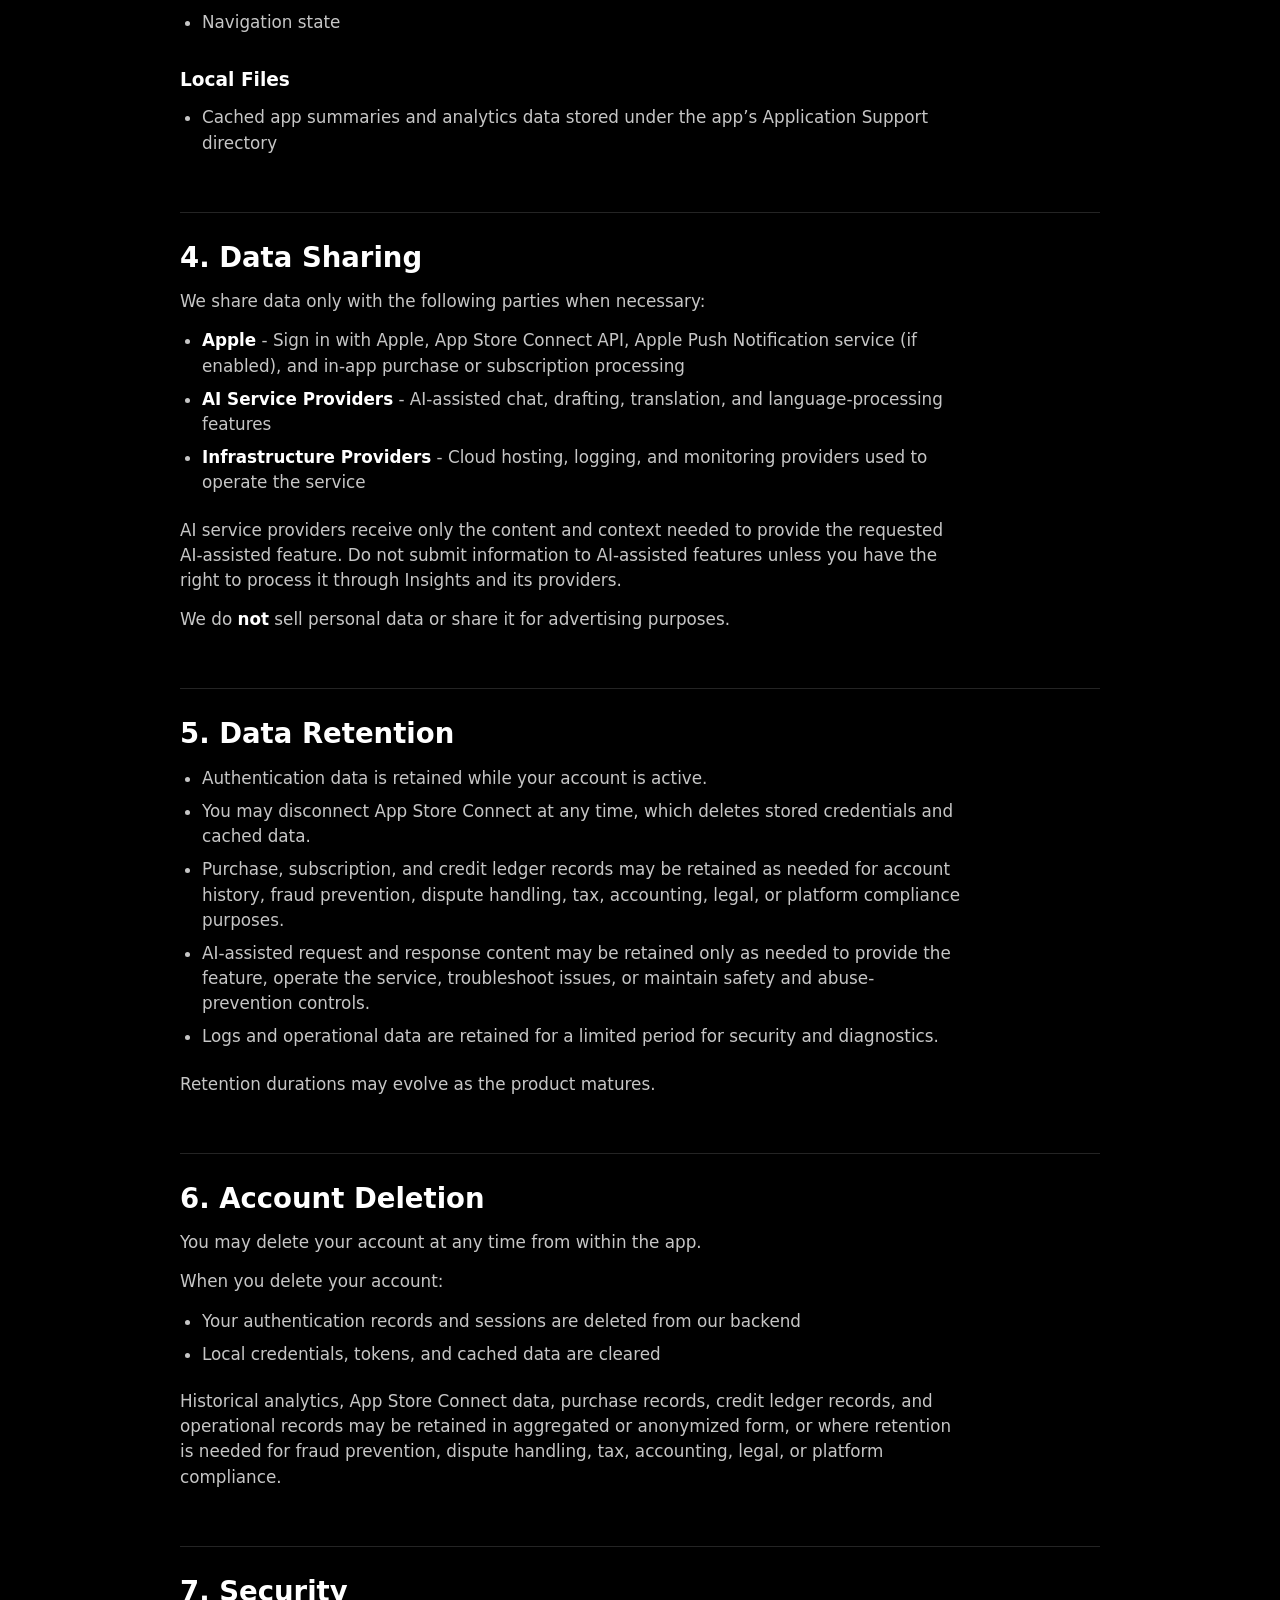
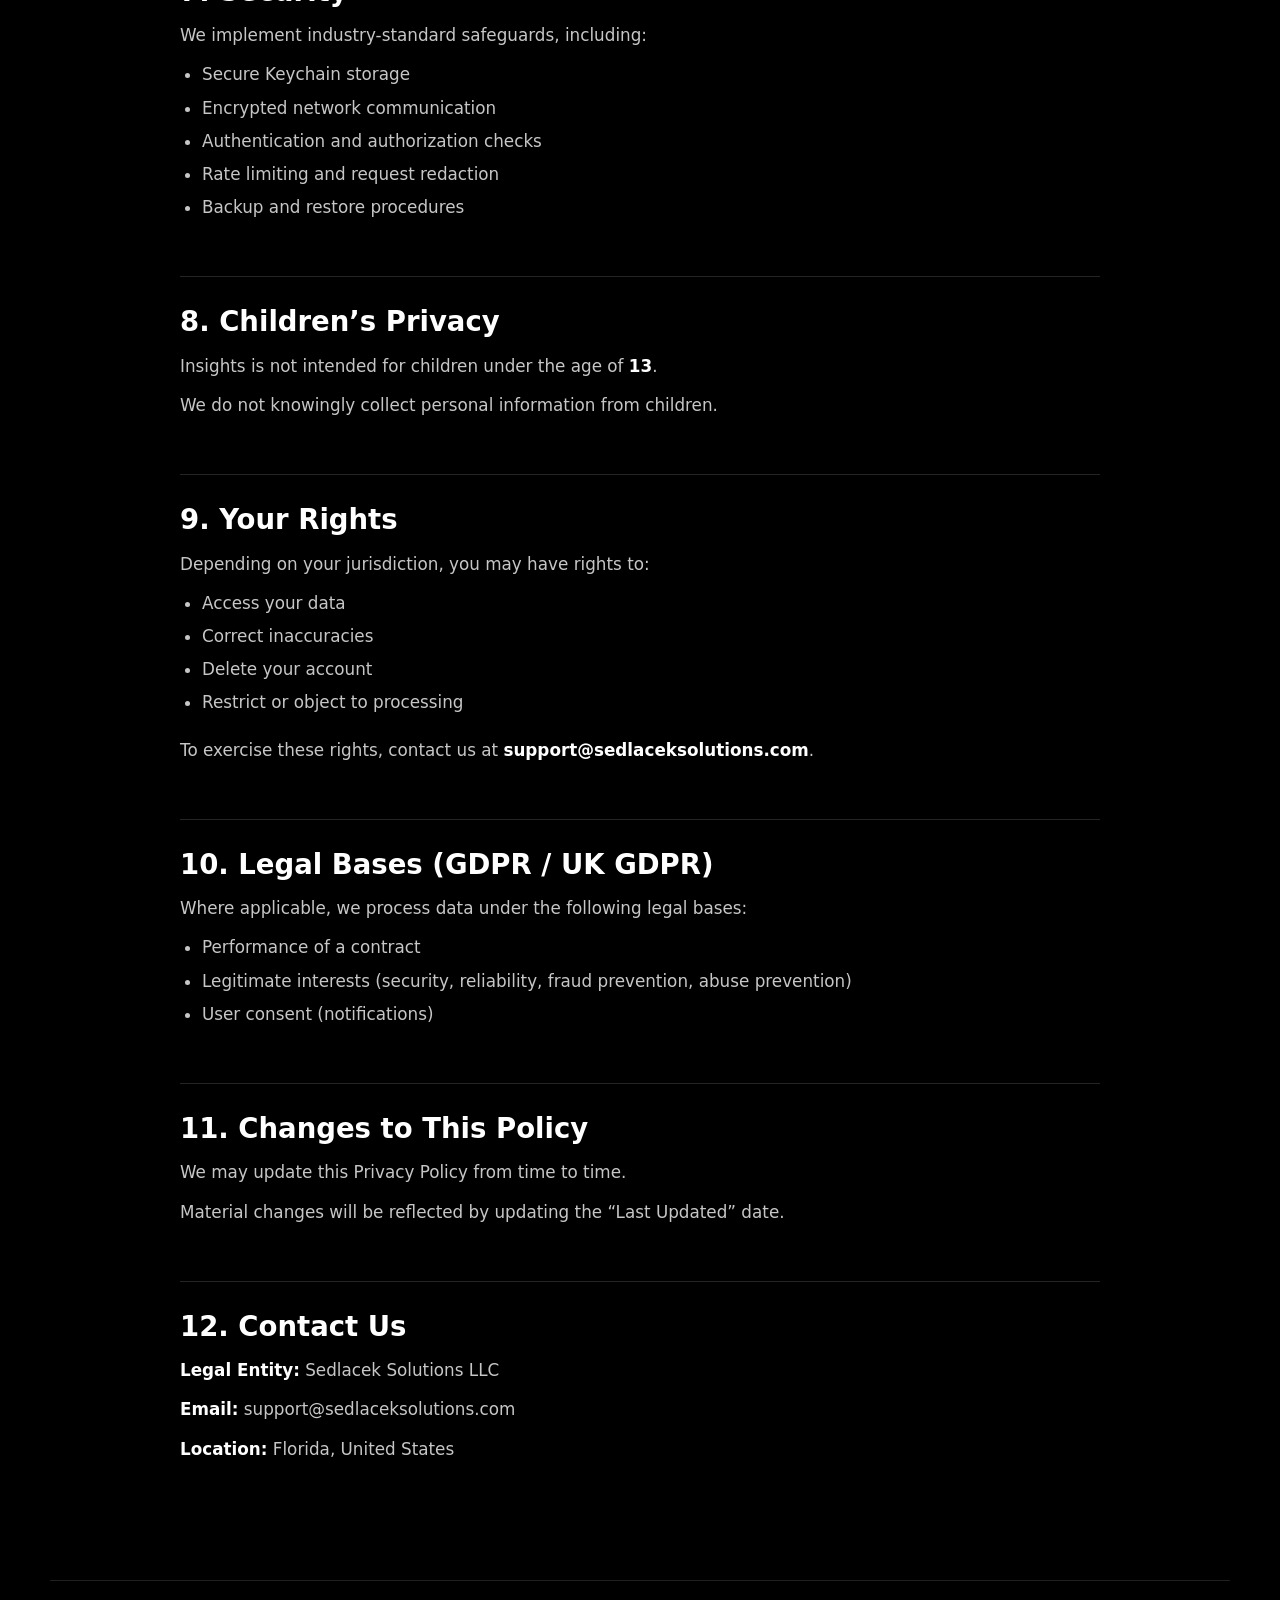
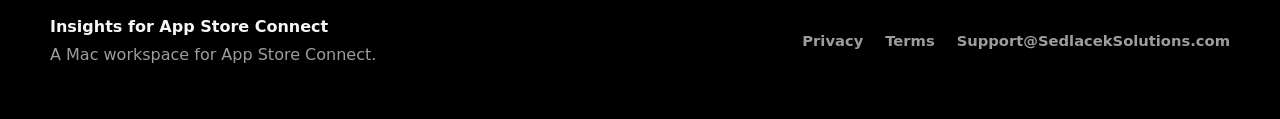
==== commit 7d78761d: "Expand legal coverage for credits and AI processing" ====
--- a/privacy.html
+++ b/privacy.html
@@ -38,7 +38,7 @@
         <p class="section-kicker">Insights for App Store Connect</p>
         <h1>Privacy Policy</h1>
         <p><strong>Effective Date:</strong> February 10, 2026</p>
-        <p><strong>Last Updated:</strong> February 10, 2026</p>
+        <p><strong>Last Updated:</strong> May 21, 2026</p>
 
         <p>
           Insights for App Store Connect (&ldquo;<strong>Insights</strong>,&rdquo; &ldquo;<strong>we</strong>,&rdquo;
@@ -97,6 +97,25 @@
           <li>Metrics and counters</li>
         </ul>
 
+        <h3>1.5 Purchase, Subscription &amp; Credit Data</h3>
+        <p>
+          When you subscribe, purchase top-up credits, or use Intelligence Credits, we process
+          information needed to verify and fulfill those transactions, including:
+        </p>
+        <ul>
+          <li>App Store product identifiers</li>
+          <li>Apple transaction identifiers and signed transaction payloads</li>
+          <li>Subscription period, expiration, revocation, and environment metadata</li>
+          <li>Credit balances, credit ledger entries, feature costs, and usage history</li>
+        </ul>
+
+        <h3>1.6 AI-Assisted Feature Content</h3>
+        <p>
+          When you use AI-assisted features, we process the content and context needed to provide
+          those features, such as selected customer reviews, prompts, filters, draft settings,
+          translation language choices, generated drafts, translations, and Review Chat messages.
+        </p>
+
         <h2>2. How We Use Information</h2>
         <p>We use collected information to:</p>
         <ul>
@@ -104,6 +123,8 @@
           <li>Retrieve and display App Store Connect data</li>
           <li>Enable customer review management and responses</li>
           <li>Provide analytics and reporting features</li>
+          <li>Provide AI-assisted chat, drafting, translation, and review-workflow features</li>
+          <li>Verify purchases, manage subscriptions, and maintain Intelligence Credits balances</li>
           <li>Deliver optional push notifications</li>
           <li>Maintain security, prevent abuse, and monitor system health</li>
           <li>Improve performance and reliability</li>
@@ -135,15 +156,23 @@
         <h2>4. Data Sharing</h2>
         <p>We share data only with the following parties when necessary:</p>
         <ul>
-          <li><strong>Apple</strong> - Sign in with Apple, App Store Connect API, Apple Push Notification service (if enabled)</li>
+          <li><strong>Apple</strong> - Sign in with Apple, App Store Connect API, Apple Push Notification service (if enabled), and in-app purchase or subscription processing</li>
+          <li><strong>AI Service Providers</strong> - AI-assisted chat, drafting, translation, and language-processing features</li>
           <li><strong>Infrastructure Providers</strong> - Cloud hosting, logging, and monitoring providers used to operate the service</li>
         </ul>
+        <p>
+          AI service providers receive only the content and context needed to provide the requested
+          AI-assisted feature. Do not submit information to AI-assisted features unless you have the
+          right to process it through Insights and its providers.
+        </p>
         <p>We do <strong>not</strong> sell personal data or share it for advertising purposes.</p>
 
         <h2>5. Data Retention</h2>
         <ul>
           <li>Authentication data is retained while your account is active.</li>
           <li>You may disconnect App Store Connect at any time, which deletes stored credentials and cached data.</li>
+          <li>Purchase, subscription, and credit ledger records may be retained as needed for account history, fraud prevention, dispute handling, tax, accounting, legal, or platform compliance purposes.</li>
+          <li>AI-assisted request and response content may be retained only as needed to provide the feature, operate the service, troubleshoot issues, or maintain safety and abuse-prevention controls.</li>
           <li>Logs and operational data are retained for a limited period for security and diagnostics.</li>
         </ul>
         <p>Retention durations may evolve as the product matures.</p>
@@ -155,7 +184,11 @@
           <li>Your authentication records and sessions are deleted from our backend</li>
           <li>Local credentials, tokens, and cached data are cleared</li>
         </ul>
-        <p>Historical analytics and App Store Connect data may be retained in aggregated or anonymized form.</p>
+        <p>
+          Historical analytics, App Store Connect data, purchase records, credit ledger records, and
+          operational records may be retained in aggregated or anonymized form, or where retention is
+          needed for fraud prevention, dispute handling, tax, accounting, legal, or platform compliance.
+        </p>
 
         <h2>7. Security</h2>
         <p>We implement industry-standard safeguards, including:</p>
@@ -185,7 +218,7 @@
         <p>Where applicable, we process data under the following legal bases:</p>
         <ul>
           <li>Performance of a contract</li>
-          <li>Legitimate interests (security, reliability)</li>
+          <li>Legitimate interests (security, reliability, fraud prevention, abuse prevention)</li>
           <li>User consent (notifications)</li>
         </ul>
 
--- a/styles.css
+++ b/styles.css
@@ -76,6 +76,9 @@
 .feature-nav {
   position: absolute;
   left: 50%;
+  display: flex;
+  align-items: center;
+  gap: 8px;
   transform: translateX(-50%);
   color: rgba(255, 255, 255, 0.82);
   font-size: 0.96rem;
@@ -86,7 +89,8 @@
   position: relative;
 }
 
-.feature-nav summary {
+.feature-nav summary,
+.nav-link {
   display: inline-flex;
   align-items: center;
   gap: 8px;
@@ -117,7 +121,9 @@
 .feature-nav details[open] summary,
 .feature-nav details:hover summary,
 .feature-nav details:focus-within summary,
-.feature-nav summary:hover {
+.feature-nav summary:hover,
+.nav-link:hover,
+.nav-link:focus-visible {
   background: rgba(255, 255, 255, 0.14);
   color: #ffffff;
 }
@@ -505,6 +511,86 @@
   background: #151515;
 }
 
+.review-feature-links {
+  width: min(1180px, calc(100% - 56px));
+  margin: 0 auto;
+  padding: 82px 0 34px;
+}
+
+.review-feature-heading {
+  display: grid;
+  gap: 0;
+  max-width: 720px;
+  margin-bottom: 30px;
+}
+
+.review-feature-heading h2 {
+  font-size: clamp(2.25rem, 4vw, 3.45rem);
+}
+
+.review-feature-grid {
+  display: grid;
+  grid-template-columns: repeat(3, minmax(0, 1fr));
+  gap: 14px;
+}
+
+.review-feature-card {
+  display: grid;
+  grid-template-columns: 48px minmax(0, 1fr);
+  gap: 16px;
+  align-items: start;
+  min-height: 158px;
+  padding: 20px;
+  border: 1px solid #242424;
+  border-radius: 8px;
+  background: #111111;
+  color: #ffffff;
+  transition:
+    border-color 160ms ease,
+    background-color 160ms ease,
+    transform 160ms ease;
+}
+
+.review-feature-card:hover,
+.review-feature-card:focus-visible {
+  border-color: rgba(57, 167, 255, 0.58);
+  background: #161616;
+  transform: translateY(-2px);
+}
+
+.review-feature-card span {
+  display: grid;
+  gap: 8px;
+}
+
+.review-feature-card strong {
+  font-size: 1.08rem;
+  line-height: 1.15;
+}
+
+.review-feature-card small {
+  color: #b8b8b8;
+  font-size: 0.95rem;
+  line-height: 1.42;
+}
+
+.sf-symbol {
+  display: grid;
+  place-items: center;
+  width: 48px;
+  height: 48px;
+  padding: 10px;
+  border-radius: 8px;
+  background: rgba(57, 167, 255, 0.12);
+}
+
+.sf-symbol img {
+  max-width: 100%;
+  max-height: 100%;
+  filter: invert(68%) sepia(66%) saturate(1486%) hue-rotate(177deg) brightness(101%) contrast(101%);
+  object-fit: contain;
+}
+
 .feature-stack {
   width: min(1500px, calc(100% - 56px));
   margin: 0 auto;
@@ -681,6 +767,154 @@
   pointer-events: none;
 }
 
+.pricing-section {
+  width: min(1180px, calc(100% - 56px));
+  margin: 0 auto;
+  padding: 10px 0 118px;
+}
+
+.pricing-heading {
+  display: grid;
+  max-width: 720px;
+  margin-bottom: 30px;
+}
+
+.pricing-heading h2 {
+  font-size: clamp(2.25rem, 4vw, 3.45rem);
+}
+
+.pricing-heading p {
+  max-width: 660px;
+  color: #b8b8b8;
+  font-size: 1.08rem;
+}
+
+.pricing-grid {
+  display: grid;
+  grid-template-columns: repeat(2, minmax(0, 1fr));
+  gap: 18px;
+}
+
+.pricing-plan {
+  position: relative;
+  display: grid;
+  gap: 28px;
+  grid-template-rows: auto 1fr;
+  min-height: 230px;
+  padding: 28px;
+  border: 1px solid #2a2a2a;
+  border-radius: 8px;
+  background: #111111;
+}
+
+.pricing-plan-free {
+  border-color: rgba(52, 199, 89, 0.42);
+  background: linear-gradient(135deg, rgba(52, 199, 89, 0.1), #111111 50%);
+}
+
+.pricing-plan-pro {
+  border-color: rgba(57, 167, 255, 0.48);
+  background: linear-gradient(135deg, rgba(57, 167, 255, 0.14), #111111 52%);
+}
+
+.pricing-plan-header {
+  display: block;
+}
+
+.pricing-plan-header > div {
+  display: block;
+}
+
+.pricing-plan h3 {
+  margin-bottom: 0;
+  font-size: 1.55rem;
+}
+
+.pricing-plan-header p {
+  margin: 8px 0 0;
+  color: #b8b8b8;
+  font-size: 1rem;
+}
+
+.pricing-badge {
+  position: absolute;
+  top: 28px;
+  right: 28px;
+  flex: 0 0 auto;
+  padding: 6px 13px;
+  border-radius: 999px;
+  background: rgba(255, 255, 255, 0.08);
+  color: #ffffff;
+  font-size: 0.96rem;
+  font-weight: 800;
+}
+
+.pricing-plan-pro .pricing-badge {
+  background: rgba(57, 167, 255, 0.14);
+  color: #39a7ff;
+}
+
+.pricing-credit-count {
+  display: flex;
+  align-items: baseline;
+  align-self: end;
+  gap: 10px;
+  margin: 0;
+}
+
+.pricing-credit-count strong {
+  color: #ffffff;
+  font-size: 3.1rem;
+  line-height: 0.9;
+}
+
+.pricing-credit-count span {
+  color: #b8b8b8;
+  font-size: 1.08rem;
+  font-weight: 700;
+}
+
+.faq-section {
+  width: min(1180px, calc(100% - 56px));
+  margin: 0 auto;
+  padding: 0 0 118px;
+}
+
+.faq-heading {
+  max-width: 720px;
+  margin-bottom: 30px;
+}
+
+.faq-heading h2 {
+  font-size: clamp(2.25rem, 4vw, 3.45rem);
+}
+
+.faq-list {
+  display: grid;
+  grid-template-columns: repeat(2, minmax(0, 1fr));
+  gap: 14px;
+}
+
+.faq-item {
+  min-height: 170px;
+  padding: 24px;
+  border: 1px solid #242424;
+  border-radius: 8px;
+  background: #111111;
+}
+
+.faq-item h3 {
+  margin-bottom: 12px;
+  font-size: 1.18rem;
+}
+
+.faq-item p {
+  max-width: 520px;
+  margin: 0;
+  color: #b8b8b8;
+  font-size: 1rem;
+}
+
 .legal-page .site-header {
   position: static;
   background: #000000;
@@ -760,6 +994,14 @@
   margin: 4px 0 0;
 }
 
+.footer-disclaimer {
+  max-width: 680px;
+  margin-top: 18px;
+  color: #6f6f6f;
+  font-size: 0.82rem;
+  line-height: 1.45;
+}
+
 .site-footer nav {
   flex-wrap: wrap;
   justify-content: flex-end;
@@ -797,6 +1039,10 @@
     gap: 28px;
   }
 
+  .review-feature-grid {
+    grid-template-columns: repeat(2, minmax(0, 1fr));
+  }
+
   .feature-step {
     position: static;
   }
@@ -828,6 +1074,10 @@
   }
 
   .brand span {
+    display: none;
+  }
+
+  .header-cta {
     display: none;
   }
 
@@ -871,10 +1121,6 @@
     transform: translateY(2px);
   }
 
-  .header-cta {
-    min-height: 40px;
-  }
-
   .hero {
     min-height: 640px;
     padding: 126px 18px 92px;
@@ -946,9 +1192,70 @@
   }
 
   .feature-stack,
+  .review-feature-links,
+  .pricing-section,
+  .faq-section,
   .site-footer,
   .legal-main {
     width: calc(100% - 36px);
+  }
+
+  .review-feature-links {
+    padding: 56px 0 10px;
+  }
+
+  .review-feature-heading {
+    margin-bottom: 22px;
+  }
+
+  .review-feature-grid {
+    grid-template-columns: 1fr;
+  }
+
+  .review-feature-card {
+    grid-template-columns: 44px minmax(0, 1fr);
+    min-height: 0;
+    padding: 18px;
+  }
+
+  .sf-symbol {
+    width: 44px;
+    height: 44px;
+  }
+
+  .pricing-section {
+    padding: 0 0 74px;
+  }
+
+  .faq-section {
+    padding: 0 0 74px;
+  }
+
+  .pricing-grid {
+    grid-template-columns: 1fr;
+  }
+
+  .faq-list {
+    grid-template-columns: 1fr;
+  }
+
+  .faq-item {
+    min-height: 0;
+    padding: 20px;
+  }
+
+  .pricing-plan {
+    min-height: 0;
+    padding: 22px;
+  }
+
+  .pricing-badge {
+    top: 22px;
+    right: 22px;
+  }
+
+  .pricing-credit-count strong {
+    font-size: 2.65rem;
   }
 
   .legal-main {
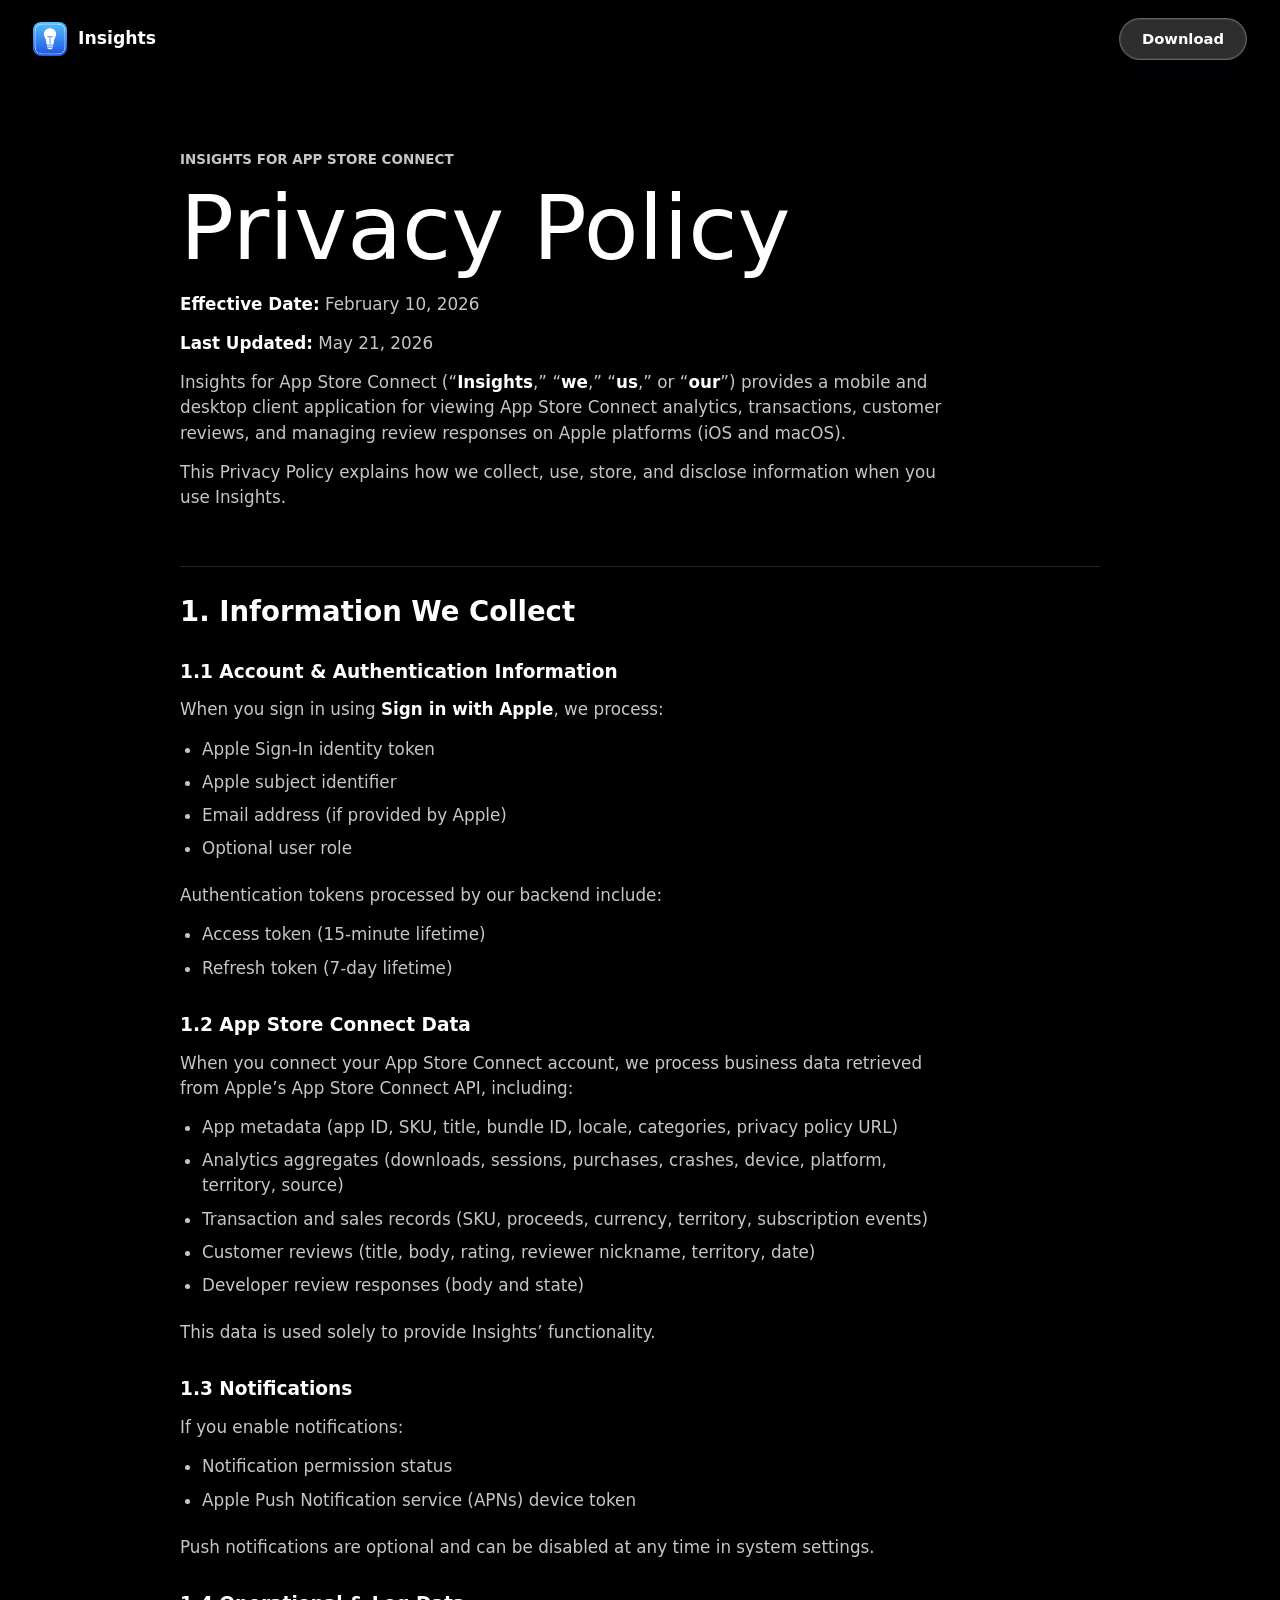
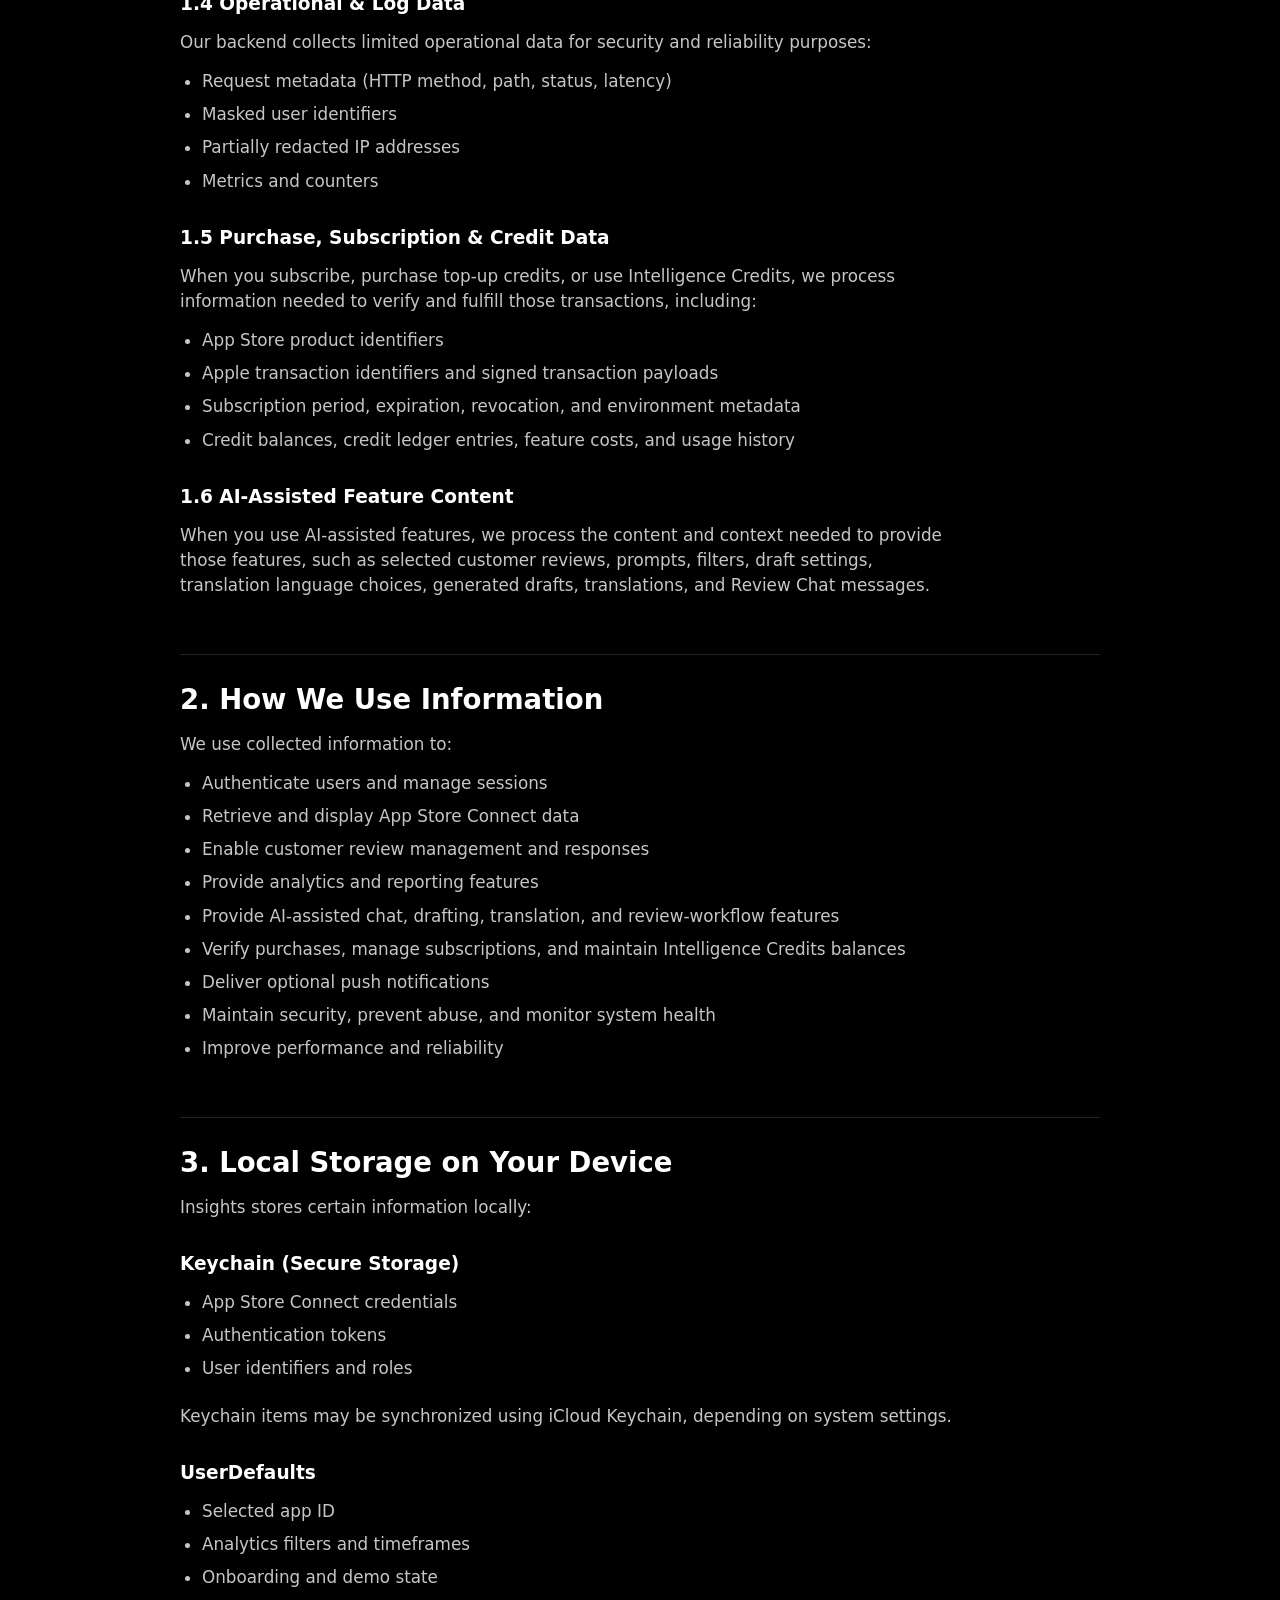
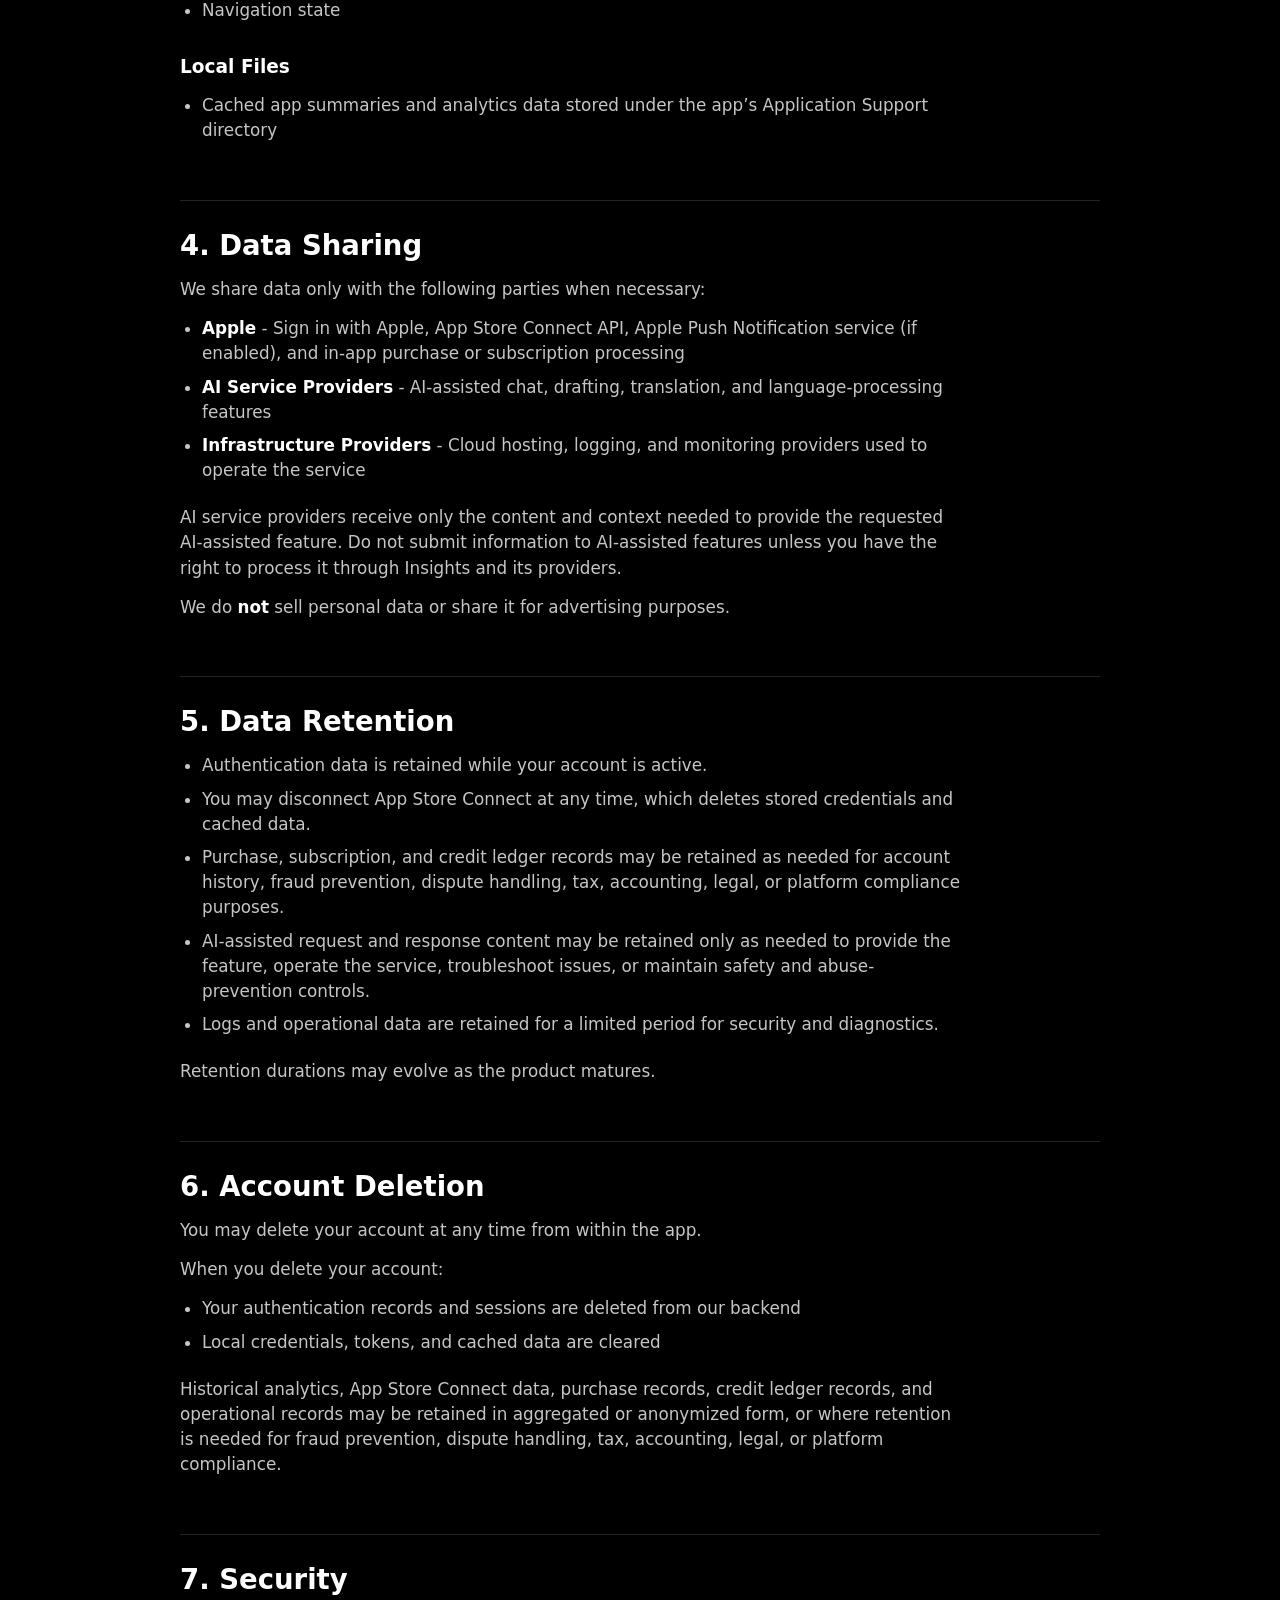
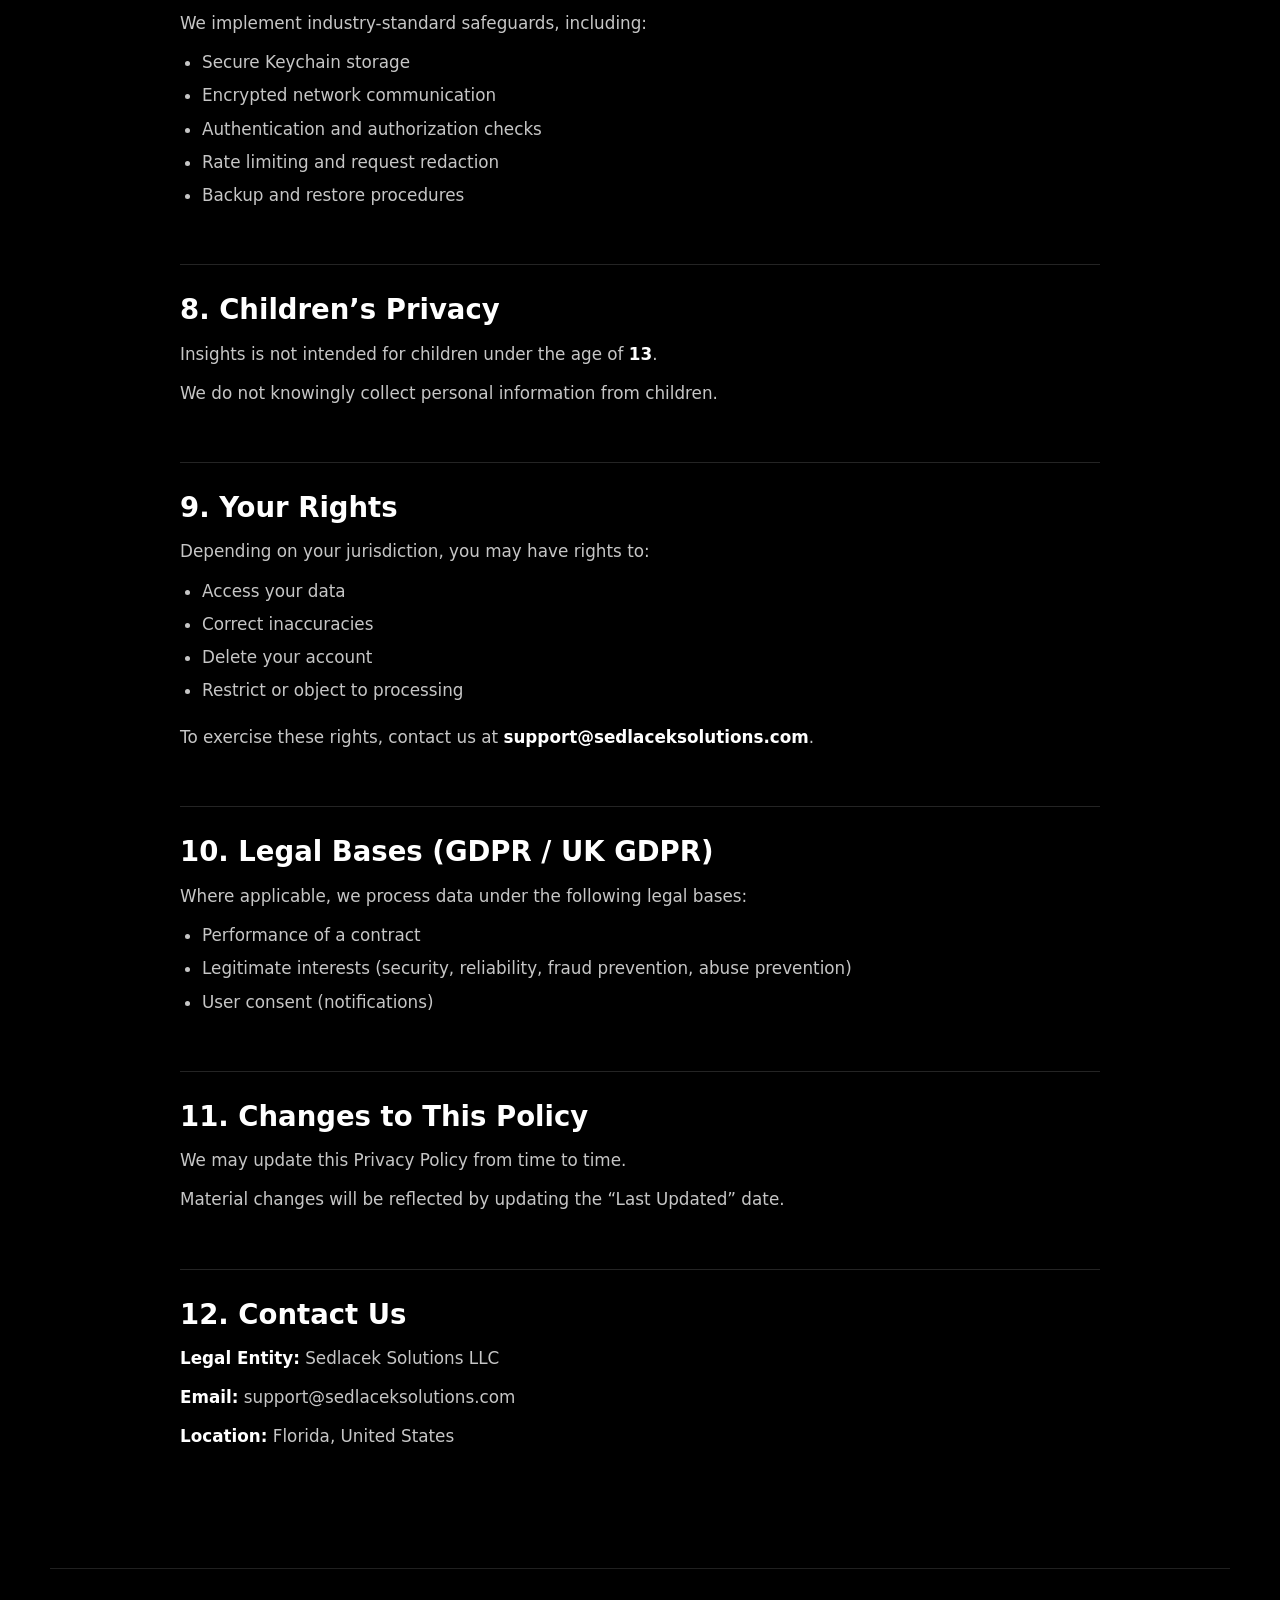
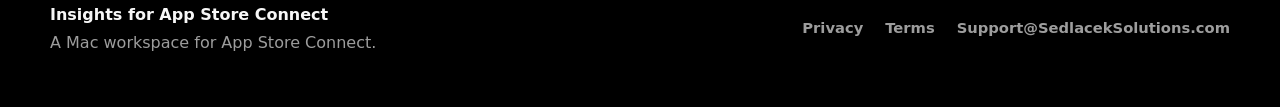
==== commit adc113e0: "Update landing page CTAs" ====
--- a/privacy.html
+++ b/privacy.html
@@ -23,14 +23,7 @@
         <img src="assets/app-icon.png" width="34" height="34" alt="">
         <span>Insights</span>
       </a>
-      <a class="header-cta" href="https://apps.apple.com/app/id6745999897" aria-label="Download on the Mac App Store">
-        <img
-          src="assets/download-on-mac-app-store.svg"
-          width="165"
-          height="40"
-          alt="Download on the Mac App Store"
-        >
-      </a>
+      <a class="header-cta" href="https://apps.apple.com/app/id6745999897">Download</a>
     </header>
 
     <main class="legal-main">
--- a/styles.css
+++ b/styles.css
@@ -8,6 +8,7 @@
   --subtle: #777777;
   --line: #2a2a2a;
   --blue: #39a7ff;
+  --header-offset: 132px;
 }
 
 * {
@@ -15,6 +16,7 @@
 }
 
 html {
+  scroll-padding-top: var(--header-offset);
   scroll-behavior: smooth;
 }
 
@@ -38,19 +40,64 @@
   max-width: 100%;
 }
 
+.visually-hidden {
+  position: absolute;
+  width: 1px;
+  height: 1px;
+  padding: 0;
+  overflow: hidden;
+  clip: rect(0 0 0 0);
+  white-space: nowrap;
+  border: 0;
+}
+
 .site-header {
-  position: absolute;
-  top: 0;
-  right: 0;
-  left: 0;
+  --header-floating-inset: 24px;
+  --header-floating-top: 20px;
+  --header-floating-height: 76px;
+  position: fixed;
+  top: 20px;
+  right: 24px;
+  left: 24px;
   z-index: 20;
   display: flex;
   align-items: center;
   justify-content: space-between;
   gap: 24px;
-  min-height: 88px;
-  padding: 24px 56px;
+  min-height: 72px;
+  padding: 16px 32px;
   color: #080808;
+  background: transparent;
+  border-radius: 24px;
+  border: 1px solid transparent;
+  transition:
+    background-color 180ms ease,
+    border-color 180ms ease,
+    border-radius 180ms ease,
+    box-shadow 180ms ease,
+    left 180ms ease,
+    min-height 180ms ease,
+    padding 180ms ease,
+    right 180ms ease,
+    top 180ms ease;
+}
+
+.site-header.is-scrolled:not(:has(.solutions-menu.is-open)):not(:has(.solutions-menu[open])),
+.site-header:hover:not(:has(.solutions-menu.is-open)):not(:has(.solutions-menu[open])),
+.site-header.is-control-hovered:not(:has(.solutions-menu.is-open)):not(:has(.solutions-menu[open])) {
+  border-color: rgba(255, 255, 255, 0.12);
+  background: rgba(14, 14, 16, 0.86);
+  box-shadow: 0 16px 44px rgba(0, 0, 0, 0.28);
+  backdrop-filter: blur(18px);
+}
+
+.site-header.has-open-menu,
+.site-header:has(.solutions-menu.is-open),
+.site-header:has(.solutions-menu[open]) {
+  border: 1px solid rgba(255, 255, 255, 0.12);
+  background: rgba(14, 14, 16, 0.96);
+  box-shadow: 0 28px 80px rgba(0, 0, 0, 0.46);
+  backdrop-filter: blur(18px);
 }
 
 .brand,
@@ -64,29 +111,49 @@
 .brand {
   gap: 11px;
   min-width: 140px;
+  min-height: 44px;
+  margin-left: -10px;
+  padding: 5px 10px;
+  border-radius: 999px;
   color: #ffffff;
   font-size: 1.08rem;
   font-weight: 750;
+  transition:
+    background-color 160ms ease,
+    color 160ms ease;
 }
 
 .brand img {
   border-radius: 8px;
 }
 
+.brand:hover,
+.brand:focus,
+.brand:focus-visible {
+  background: rgba(255, 255, 255, 0.14);
+  color: #ffffff;
+}
+
 .feature-nav {
   position: absolute;
-  left: 50%;
+  right: 0;
+  left: 0;
   display: flex;
   align-items: center;
+  justify-content: center;
   gap: 8px;
-  transform: translateX(-50%);
   color: rgba(255, 255, 255, 0.82);
   font-size: 0.96rem;
   font-weight: 700;
+  pointer-events: none;
+}
+
+.feature-nav > * {
+  pointer-events: auto;
 }
 
 .feature-nav details {
-  position: relative;
+  position: static;
 }
 
 .feature-nav summary,
@@ -109,13 +176,7 @@
 }
 
 .feature-nav summary::after {
-  width: 7px;
-  height: 7px;
-  border-right: 2px solid currentColor;
-  border-bottom: 2px solid currentColor;
-  content: "";
-  transform: translateY(-2px) rotate(45deg);
-  transition: transform 160ms ease;
+  display: none;
 }
 
 .feature-nav details[open] summary,
@@ -128,104 +189,172 @@
   color: #ffffff;
 }
 
-.feature-nav details[open] summary::after,
-.feature-nav details:hover summary::after,
-.feature-nav details:focus-within summary::after {
-  transform: translateY(2px) rotate(225deg);
-}
-
 .feature-menu {
-  position: absolute;
-  top: calc(100% + 10px);
-  left: 50%;
-  display: grid;
-  min-width: 180px;
-  padding: 8px;
-  border: 1px solid rgba(255, 255, 255, 0.16);
-  border-radius: 12px;
-  background: rgba(16, 16, 18, 0.92);
-  box-shadow: 0 18px 54px rgba(0, 0, 0, 0.32);
+  position: fixed;
+  top: calc(var(--header-floating-top) + var(--header-floating-height) + 16px);
+  right: var(--header-floating-inset);
+  left: var(--header-floating-inset);
+  display: block;
+  width: auto;
+  max-height: calc(100vh - var(--header-offset) - 16px);
+  padding: 30px;
+  overflow-y: auto;
+  border: 1px solid rgba(255, 255, 255, 0.12);
+  border-radius: 24px;
+  background: rgba(14, 14, 16, 0.96);
+  box-shadow: 0 28px 80px rgba(0, 0, 0, 0.38);
   backdrop-filter: blur(18px);
   opacity: 0;
   pointer-events: none;
-  transform: translateX(-50%);
+  transform: translateY(-6px);
   transition:
     opacity 160ms ease,
     transform 160ms ease;
 }
 
+.feature-menu::before {
+  position: absolute;
+  right: 0;
+  bottom: 100%;
+  left: 0;
+  height: 1px;
+  content: "";
+}
+
+.site-header.has-open-menu .feature-menu,
+.site-header:has(.solutions-menu.is-open) .feature-menu,
+.site-header:has(.solutions-menu[open]) .feature-menu {
+  border-radius: 24px;
+}
+
 .feature-nav details[open] .feature-menu,
-.feature-nav details:hover .feature-menu,
-.feature-nav details:focus-within .feature-menu {
+.feature-nav details.is-open .feature-menu {
   opacity: 1;
   pointer-events: auto;
-  transform: translateX(-50%) translateY(2px);
-}
-
-.feature-menu a,
-.feature-submenu-trigger {
-  display: flex;
+  transform: translateY(0);
+}
+
+.solution-menu-layout {
+  display: grid;
+  grid-template-columns: minmax(180px, 0.22fr) minmax(0, 1fr);
+  gap: 26px;
+  align-items: start;
+}
+
+.solution-category-rail {
+  display: grid;
+  gap: 8px;
+  min-width: 0;
+}
+
+.solution-category-tab {
+  display: grid;
+  grid-template-columns: 38px minmax(0, 1fr);
+  gap: 12px;
   align-items: center;
-  justify-content: space-between;
-  gap: 16px;
+  min-width: 0;
+  padding: 14px;
+  border: 1px solid transparent;
+  border-radius: 12px;
+  background: rgba(255, 255, 255, 0.04);
+  color: rgba(255, 255, 255, 0.74);
+  transition:
+    background-color 160ms ease,
+    border-color 160ms ease,
+    color 160ms ease;
+}
+
+.solution-category-tab:hover,
+.solution-category-tab:focus-visible,
+.solution-category-tab.is-active {
+  border-color: rgba(57, 167, 255, 0.22);
+  background: rgba(57, 167, 255, 0.12);
+  color: #ffffff;
+}
+
+.solution-category-tab-icon {
+  display: grid;
+  place-items: center;
+  width: 38px;
+  height: 38px;
+  border-radius: 10px;
+  background: rgba(57, 167, 255, 0.13);
+  box-shadow: inset 0 0 0 1px rgba(57, 167, 255, 0.12);
+}
+
+.solution-category-tab-icon img {
+  width: 28px;
+  height: 24px;
+  object-fit: contain;
+}
+
+.solution-category-tab strong {
+  display: block;
+  overflow: hidden;
+  text-overflow: ellipsis;
+  white-space: nowrap;
+}
+
+.solution-category-tab strong {
+  font-size: 0.98rem;
+  line-height: 1.15;
+}
+
+.solution-category {
+  min-width: 0;
+}
+
+.solution-link-grid {
+  display: grid;
+  grid-template-columns: repeat(3, minmax(0, 1fr));
+  gap: 8px 12px;
+}
+
+.solution-link {
+  display: grid;
+  grid-template-columns: 38px minmax(0, 1fr);
+  align-items: center;
+  gap: 14px;
   width: 100%;
-  padding: 10px 12px;
-  border: 0;
+  min-height: 74px;
+  padding: 18px;
   border-radius: 8px;
   background: transparent;
   color: rgba(255, 255, 255, 0.78);
-  font: inherit;
-  text-align: left;
-  white-space: nowrap;
-  cursor: pointer;
   transition:
     background-color 160ms ease,
     color 160ms ease;
 }
 
-.feature-submenu {
-  position: relative;
-}
-
-.feature-submenu-trigger::after {
-  width: 7px;
-  height: 7px;
-  border-top: 2px solid currentColor;
-  border-right: 2px solid currentColor;
-  content: "";
-  transform: rotate(45deg);
-}
-
-.feature-submenu-panel {
-  position: absolute;
-  top: -8px;
-  left: 100%;
-  display: grid;
-  min-width: 230px;
-  padding: 8px 8px 8px 18px;
-  border: 1px solid rgba(255, 255, 255, 0.16);
-  border-radius: 12px;
-  background: rgba(16, 16, 18, 0.94);
-  box-shadow: 0 18px 54px rgba(0, 0, 0, 0.32);
-  opacity: 0;
-  pointer-events: none;
-  transform: translateX(-4px);
-  transition:
-    opacity 160ms ease,
-    transform 160ms ease;
-}
-
-.feature-submenu:hover .feature-submenu-panel,
-.feature-submenu:focus-within .feature-submenu-panel {
-  opacity: 1;
-  pointer-events: auto;
-  transform: translateX(0);
-}
-
-.feature-menu a:hover,
-.feature-menu a:focus-visible,
-.feature-submenu-trigger:hover,
-.feature-submenu-trigger:focus-visible {
+.solution-symbol {
+  display: grid;
+  place-items: center;
+  width: 38px;
+  height: 38px;
+  padding: 8px;
+  border-radius: 8px;
+  background: rgba(57, 167, 255, 0.12);
+}
+
+.solution-symbol img {
+  max-width: 100%;
+  max-height: 100%;
+  filter: invert(68%) sepia(66%) saturate(1486%) hue-rotate(177deg) brightness(101%) contrast(101%);
+  object-fit: contain;
+}
+
+.solution-link-copy {
+  display: grid;
+}
+
+.solution-link strong {
+  color: #ffffff;
+  font-size: 1rem;
+  line-height: 1.18;
+}
+
+.solution-link:hover,
+.solution-link:focus-visible {
   background: rgba(255, 255, 255, 0.12);
   color: #ffffff;
 }
@@ -253,21 +382,33 @@
 }
 
 .header-cta {
-  min-height: 0;
-  padding: 0;
-  border-radius: 6px;
-  background: transparent;
-  color: inherit;
-}
-
-.header-cta img {
-  width: 165px;
-  height: auto;
+  min-width: 118px;
+  min-height: 42px;
+  padding: 0 22px;
+  border: 1px solid rgba(255, 255, 255, 0.26);
+  background: rgba(255, 255, 255, 0.18);
+  color: #ffffff;
+  font-size: 0.92rem;
+  font-weight: 760;
+  box-shadow:
+    0 10px 24px rgba(9, 20, 58, 0.14),
+    inset 0 0 0 1px rgba(255, 255, 255, 0.08);
+  backdrop-filter: blur(18px) saturate(140%);
 }
 
 .header-cta:hover,
+.header-cta:focus-visible,
 .button:hover {
   transform: translateY(-1px);
+}
+
+.header-cta:hover,
+.header-cta:focus-visible {
+  border-color: rgba(255, 255, 255, 0.36);
+  background: rgba(255, 255, 255, 0.26);
+  box-shadow:
+    0 14px 32px rgba(9, 20, 58, 0.18),
+    inset 0 0 0 1px rgba(255, 255, 255, 0.12);
 }
 
 .hero {
@@ -403,6 +544,55 @@
   justify-content: center;
   flex-wrap: wrap;
   gap: 14px;
+}
+
+.hero-store-actions {
+  align-items: flex-start;
+  gap: 16px;
+}
+
+.store-badge-link,
+.store-badge-coming-soon {
+  display: inline-flex;
+  align-items: center;
+  justify-content: flex-start;
+}
+
+.store-badge-link {
+  min-height: 40px;
+  border-radius: 9px;
+  transition:
+    filter 160ms ease,
+    transform 160ms ease;
+}
+
+.store-badge-link:hover,
+.store-badge-link:focus-visible {
+  filter: brightness(1.08);
+  transform: translateY(-1px);
+}
+
+.store-badge-coming-soon {
+  flex-direction: column;
+  gap: 7px;
+  color: rgba(255, 255, 255, 0.74);
+  font-size: 0.78rem;
+  font-weight: 680;
+  line-height: 1;
+}
+
+.store-badge {
+  display: block;
+  height: 40px;
+  width: auto;
+}
+
+.store-badge-mac {
+  width: 156px;
+}
+
+.store-badge-ios {
+  width: 120px;
 }
 
 .social-proof {
@@ -507,10 +697,6 @@
   background: #f5f5f5;
 }
 
-.header-cta:hover {
-  background: #151515;
-}
-
 .review-feature-links {
   width: min(1180px, calc(100% - 56px));
   margin: 0 auto;
@@ -620,7 +806,6 @@
 }
 
 .feature-step {
-  scroll-margin-top: 42px;
   min-height: 72vh;
   padding: 10vh 0;
   opacity: 0.48;
@@ -655,7 +840,7 @@
 
 .tour-media {
   position: sticky;
-  top: 96px;
+  top: calc(var(--header-offset) + 24px);
   aspect-ratio: 1275 / 755;
   margin: 0;
   overflow: hidden;
@@ -665,6 +850,49 @@
   box-shadow: 0 28px 70px rgba(0, 0, 0, 0.48);
 }
 
+.tour-media,
+.feature-inline-media {
+  cursor: -webkit-zoom-in;
+  cursor: zoom-in;
+}
+
+.tour-media::after,
+.feature-inline-media::after {
+  position: absolute;
+  right: 14px;
+  bottom: 14px;
+  z-index: 2;
+  padding: 7px 10px;
+  border: 1px solid rgba(255, 255, 255, 0.18);
+  border-radius: 999px;
+  background: rgba(0, 0, 0, 0.68);
+  color: #ffffff;
+  content: "Expand";
+  font-size: 0.78rem;
+  font-weight: 760;
+  line-height: 1;
+  opacity: 0;
+  pointer-events: none;
+  transform: translateY(4px);
+  transition:
+    opacity 160ms ease,
+    transform 160ms ease;
+}
+
+.tour-media:hover::after,
+.tour-media:focus-visible::after,
+.feature-inline-media:hover::after,
+.feature-inline-media:focus-visible::after {
+  opacity: 1;
+  transform: translateY(0);
+}
+
+.tour-media:focus-visible,
+.feature-inline-media:focus-visible {
+  outline: 2px solid #39a7ff;
+  outline-offset: 4px;
+}
+
 .tour-media img {
   position: absolute;
   inset: 0;
@@ -680,6 +908,13 @@
 
 .tour-clear {
   filter: saturate(1.08) brightness(1.12) contrast(1.04);
+  -webkit-clip-path: inset(
+    var(--spot-y)
+    calc(100% - var(--spot-x) - var(--spot-w))
+    calc(100% - var(--spot-y) - var(--spot-h))
+    var(--spot-x)
+    round 8px
+  );
   clip-path: inset(
     var(--spot-y)
     calc(100% - var(--spot-x) - var(--spot-w))
@@ -744,6 +979,13 @@
 
 .inline-clear {
   filter: saturate(1.08) brightness(1.12) contrast(1.04);
+  -webkit-clip-path: inset(
+    var(--inline-spot-y)
+    calc(100% - var(--inline-spot-x) - var(--inline-spot-w))
+    calc(100% - var(--inline-spot-y) - var(--inline-spot-h))
+    var(--inline-spot-x)
+    round 8px
+  );
   clip-path: inset(
     var(--inline-spot-y)
     calc(100% - var(--inline-spot-x) - var(--inline-spot-w))
@@ -767,6 +1009,158 @@
   pointer-events: none;
 }
 
+.image-lightbox[hidden] {
+  display: none;
+}
+
+.image-lightbox {
+  position: fixed;
+  inset: 0;
+  z-index: 60;
+  display: grid;
+  place-items: center;
+  padding: 28px;
+}
+
+.image-lightbox-backdrop {
+  position: absolute;
+  inset: 0;
+  background: rgba(0, 0, 0, 0.82);
+  backdrop-filter: blur(18px);
+}
+
+.image-lightbox-panel {
+  position: relative;
+  z-index: 1;
+  display: grid;
+  gap: 14px;
+  width: min(1480px, 100%);
+  max-height: calc(100vh - 56px);
+  padding: 14px;
+  overflow: auto;
+  border: 1px solid rgba(255, 255, 255, 0.16);
+  border-radius: 18px;
+  background: rgba(14, 14, 16, 0.98);
+  box-shadow: 0 36px 120px rgba(0, 0, 0, 0.58);
+}
+
+.image-lightbox-toolbar {
+  display: flex;
+  align-items: center;
+  justify-content: space-between;
+  gap: 16px;
+  padding: 2px 2px 0;
+}
+
+.image-lightbox-toolbar h2 {
+  margin: 0;
+  color: #ffffff;
+  font-size: 1rem;
+  line-height: 1.2;
+}
+
+.image-lightbox-close {
+  display: grid;
+  place-items: center;
+  width: 38px;
+  height: 38px;
+  border: 1px solid rgba(255, 255, 255, 0.14);
+  border-radius: 999px;
+  background: rgba(255, 255, 255, 0.08);
+  color: #ffffff;
+  cursor: pointer;
+  font: inherit;
+  transition:
+    background-color 160ms ease,
+    border-color 160ms ease,
+    transform 160ms ease;
+}
+
+.image-lightbox-close span {
+  font-size: 1.7rem;
+  font-weight: 320;
+  line-height: 1;
+  transform: translateY(-1px);
+}
+
+.image-lightbox-close:hover,
+.image-lightbox-close:focus-visible {
+  border-color: rgba(255, 255, 255, 0.28);
+  background: rgba(255, 255, 255, 0.14);
+  transform: translateY(-1px);
+}
+
+.image-lightbox-stage {
+  --expanded-spot-x: 0%;
+  --expanded-spot-y: 0%;
+  --expanded-spot-w: 100%;
+  --expanded-spot-h: 100%;
+  position: relative;
+  width: min(100%, calc((100vh - 170px) * 1.6887417219));
+  aspect-ratio: 1275 / 755;
+  max-height: min(76vh, 920px);
+  margin-inline: auto;
+  overflow: hidden;
+  border-radius: 10px;
+  background: #050505;
+}
+
+.image-lightbox-stage img {
+  position: absolute;
+  inset: 0;
+  width: 100%;
+  height: 100%;
+  object-fit: contain;
+}
+
+.image-lightbox-stage .expanded-base {
+  filter: blur(3.5px) saturate(0.58) brightness(0.38);
+  transform: scale(1.015);
+}
+
+.image-lightbox-stage .expanded-clear {
+  filter: saturate(1.08) brightness(1.12) contrast(1.04);
+  -webkit-clip-path: inset(
+    var(--expanded-spot-y)
+    calc(100% - var(--expanded-spot-x) - var(--expanded-spot-w))
+    calc(100% - var(--expanded-spot-y) - var(--expanded-spot-h))
+    var(--expanded-spot-x)
+    round 8px
+  );
+  clip-path: inset(
+    var(--expanded-spot-y)
+    calc(100% - var(--expanded-spot-x) - var(--expanded-spot-w))
+    calc(100% - var(--expanded-spot-y) - var(--expanded-spot-h))
+    var(--expanded-spot-x)
+    round 8px
+  );
+}
+
+.image-lightbox-stage .expanded-ring {
+  position: absolute;
+  left: var(--expanded-spot-x);
+  top: var(--expanded-spot-y);
+  width: var(--expanded-spot-w);
+  height: var(--expanded-spot-h);
+  border: 2px solid rgba(57, 167, 255, 0.96);
+  border-radius: 8px;
+  box-shadow:
+    0 0 0 999px rgba(0, 0, 0, 0.2),
+    0 0 34px rgba(57, 167, 255, 0.34);
+  pointer-events: none;
+}
+
+.image-lightbox-caption {
+  margin: 0;
+  color: #b8b8b8;
+  font-size: 0.98rem;
+  line-height: 1.45;
+}
+
+body.has-image-lightbox {
+  overflow: hidden;
+}
+
 .pricing-section {
   width: min(1180px, calc(100% - 56px));
   margin: 0 auto;
@@ -875,49 +1269,112 @@
 }
 
 .faq-section {
+  display: grid;
+  grid-template-columns: minmax(260px, 0.34fr) minmax(0, 0.66fr);
+  gap: 56px;
+  align-items: start;
   width: min(1180px, calc(100% - 56px));
   margin: 0 auto;
   padding: 0 0 118px;
 }
 
 .faq-heading {
-  max-width: 720px;
-  margin-bottom: 30px;
+  position: sticky;
+  top: var(--header-offset);
+  max-width: 380px;
 }
 
 .faq-heading h2 {
-  font-size: clamp(2.25rem, 4vw, 3.45rem);
+  margin-bottom: 24px;
+  font-size: clamp(3.8rem, 8vw, 6.6rem);
+  line-height: 0.92;
+}
+
+.faq-heading p {
+  color: #b8b8b8;
+  font-size: 1.18rem;
+  line-height: 1.45;
 }
 
 .faq-list {
   display: grid;
-  grid-template-columns: repeat(2, minmax(0, 1fr));
   gap: 14px;
 }
 
 .faq-item {
-  min-height: 170px;
-  padding: 24px;
   border: 1px solid #242424;
   border-radius: 8px;
   background: #111111;
-}
-
-.faq-item h3 {
-  margin-bottom: 12px;
-  font-size: 1.18rem;
+  transition:
+    border-color 160ms ease,
+    background-color 160ms ease,
+    box-shadow 160ms ease,
+    transform 160ms ease;
+}
+
+.faq-item:hover,
+.faq-item:focus-within {
+  border-color: rgba(255, 255, 255, 0.2);
+  background: #151515;
+  box-shadow: 0 18px 46px rgba(0, 0, 0, 0.26);
+  transform: translateY(-2px);
+}
+
+.faq-item[open] {
+  border-color: rgba(57, 167, 255, 0.3);
+  background: #151515;
+}
+
+.faq-item summary {
+  display: grid;
+  grid-template-columns: minmax(0, 1fr) 32px;
+  gap: 24px;
+  align-items: center;
+  min-height: 86px;
+  padding: 24px 28px;
+  color: #ffffff;
+  font-size: 1.28rem;
+  font-weight: 780;
+  line-height: 1.18;
+  cursor: pointer;
+  list-style: none;
+}
+
+.faq-item summary::-webkit-details-marker {
+  display: none;
+}
+
+.faq-item summary::after {
+  display: grid;
+  place-items: center;
+  width: 32px;
+  height: 32px;
+  color: #ffffff;
+  content: "+";
+  font-size: 2.15rem;
+  font-weight: 360;
+  line-height: 1;
+  transition: transform 160ms ease;
+}
+
+.faq-item[open] summary::after {
+  transform: rotate(45deg);
 }
 
 .faq-item p {
-  max-width: 520px;
-  margin: 0;
+  max-width: 760px;
+  margin: -4px 28px 28px;
   color: #b8b8b8;
-  font-size: 1rem;
+  font-size: 1.08rem;
+  line-height: 1.55;
 }
 
 .legal-page .site-header {
   position: static;
   background: #000000;
+  border-bottom-color: transparent;
+  box-shadow: none;
+  backdrop-filter: none;
 }
 
 .legal-main {
@@ -1011,10 +1468,6 @@
 }
 
 @media (max-width: 1100px) {
-  .site-header {
-    padding-inline: 24px;
-  }
-
   .feature-nav {
     position: static;
     transform: none;
@@ -1064,9 +1517,20 @@
 }
 
 @media (max-width: 760px) {
+  :root {
+    --header-offset: 112px;
+  }
+
   .site-header {
-    min-height: 64px;
-    padding: 12px 18px;
+    --header-floating-inset: 12px;
+    --header-floating-top: 12px;
+    --header-floating-height: 58px;
+    top: 12px;
+    right: 12px;
+    left: 12px;
+    min-height: 58px;
+    padding: 10px 16px;
+    border-radius: 18px;
   }
 
   .brand {
@@ -1091,34 +1555,69 @@
   }
 
   .feature-menu {
-    left: auto;
-    right: -84px;
-    min-width: 210px;
-    transform: none;
-  }
-
-  .feature-submenu-panel {
-    position: static;
-    min-width: 0;
-    margin-top: 4px;
-    padding: 4px 0 0 12px;
-    border: 0;
-    border-left: 1px solid rgba(255, 255, 255, 0.14);
-    border-radius: 0;
-    background: transparent;
-    box-shadow: none;
-    transform: none;
-  }
-
-  .feature-submenu:hover .feature-submenu-panel,
-  .feature-submenu:focus-within .feature-submenu-panel {
-    transform: none;
+    top: calc(var(--header-floating-top) + var(--header-floating-height) + 10px);
+    width: auto;
+    max-height: calc(100vh - 154px);
+    padding: 18px;
+    border-radius: 18px;
+  }
+
+  .site-header.has-open-menu .feature-menu,
+  .site-header:has(.solutions-menu.is-open) .feature-menu,
+  .site-header:has(.solutions-menu[open]) .feature-menu {
+    border-radius: 18px;
   }
 
   .feature-nav details[open] .feature-menu,
-  .feature-nav details:hover .feature-menu,
-  .feature-nav details:focus-within .feature-menu {
-    transform: translateY(2px);
+  .feature-nav details.is-open .feature-menu {
+    transform: translateY(0);
+  }
+
+  .solution-menu-layout,
+  .solution-link-grid {
+    grid-template-columns: 1fr;
+  }
+
+  .solution-menu-layout {
+    gap: 12px;
+  }
+
+  .solution-category-rail {
+    gap: 6px;
+  }
+
+  .solution-category-tab {
+    grid-template-columns: 34px minmax(0, 1fr);
+    min-height: 58px;
+    padding: 12px;
+  }
+
+  .solution-category-tab-icon {
+    width: 34px;
+    height: 34px;
+    border-radius: 9px;
+  }
+
+  .solution-category-tab-icon img {
+    width: 25px;
+    height: 22px;
+  }
+
+  .solution-link-grid {
+    gap: 4px;
+  }
+
+  .solution-link {
+    grid-template-columns: 34px minmax(0, 1fr);
+    min-height: 0;
+    padding: 14px;
+    gap: 12px;
+  }
+
+  .solution-symbol {
+    width: 34px;
+    height: 34px;
+    padding: 7px;
   }
 
   .hero {
@@ -1182,6 +1681,10 @@
   .site-footer {
     align-items: stretch;
     flex-direction: column;
+  }
+
+  .hero-store-actions {
+    align-items: center;
   }
 
   .button {
@@ -1228,20 +1731,34 @@
   }
 
   .faq-section {
+    grid-template-columns: 1fr;
+    gap: 26px;
     padding: 0 0 74px;
+  }
+
+  .faq-heading {
+    position: static;
+    max-width: 520px;
+  }
+
+  .faq-heading h2 {
+    margin-bottom: 16px;
+    font-size: clamp(3.4rem, 18vw, 4.7rem);
   }
 
   .pricing-grid {
     grid-template-columns: 1fr;
   }
 
-  .faq-list {
-    grid-template-columns: 1fr;
-  }
-
-  .faq-item {
-    min-height: 0;
+  .faq-item summary {
+    min-height: 72px;
     padding: 20px;
+    font-size: 1.08rem;
+  }
+
+  .faq-item p {
+    margin: -2px 20px 22px;
+    font-size: 1rem;
   }
 
   .pricing-plan {
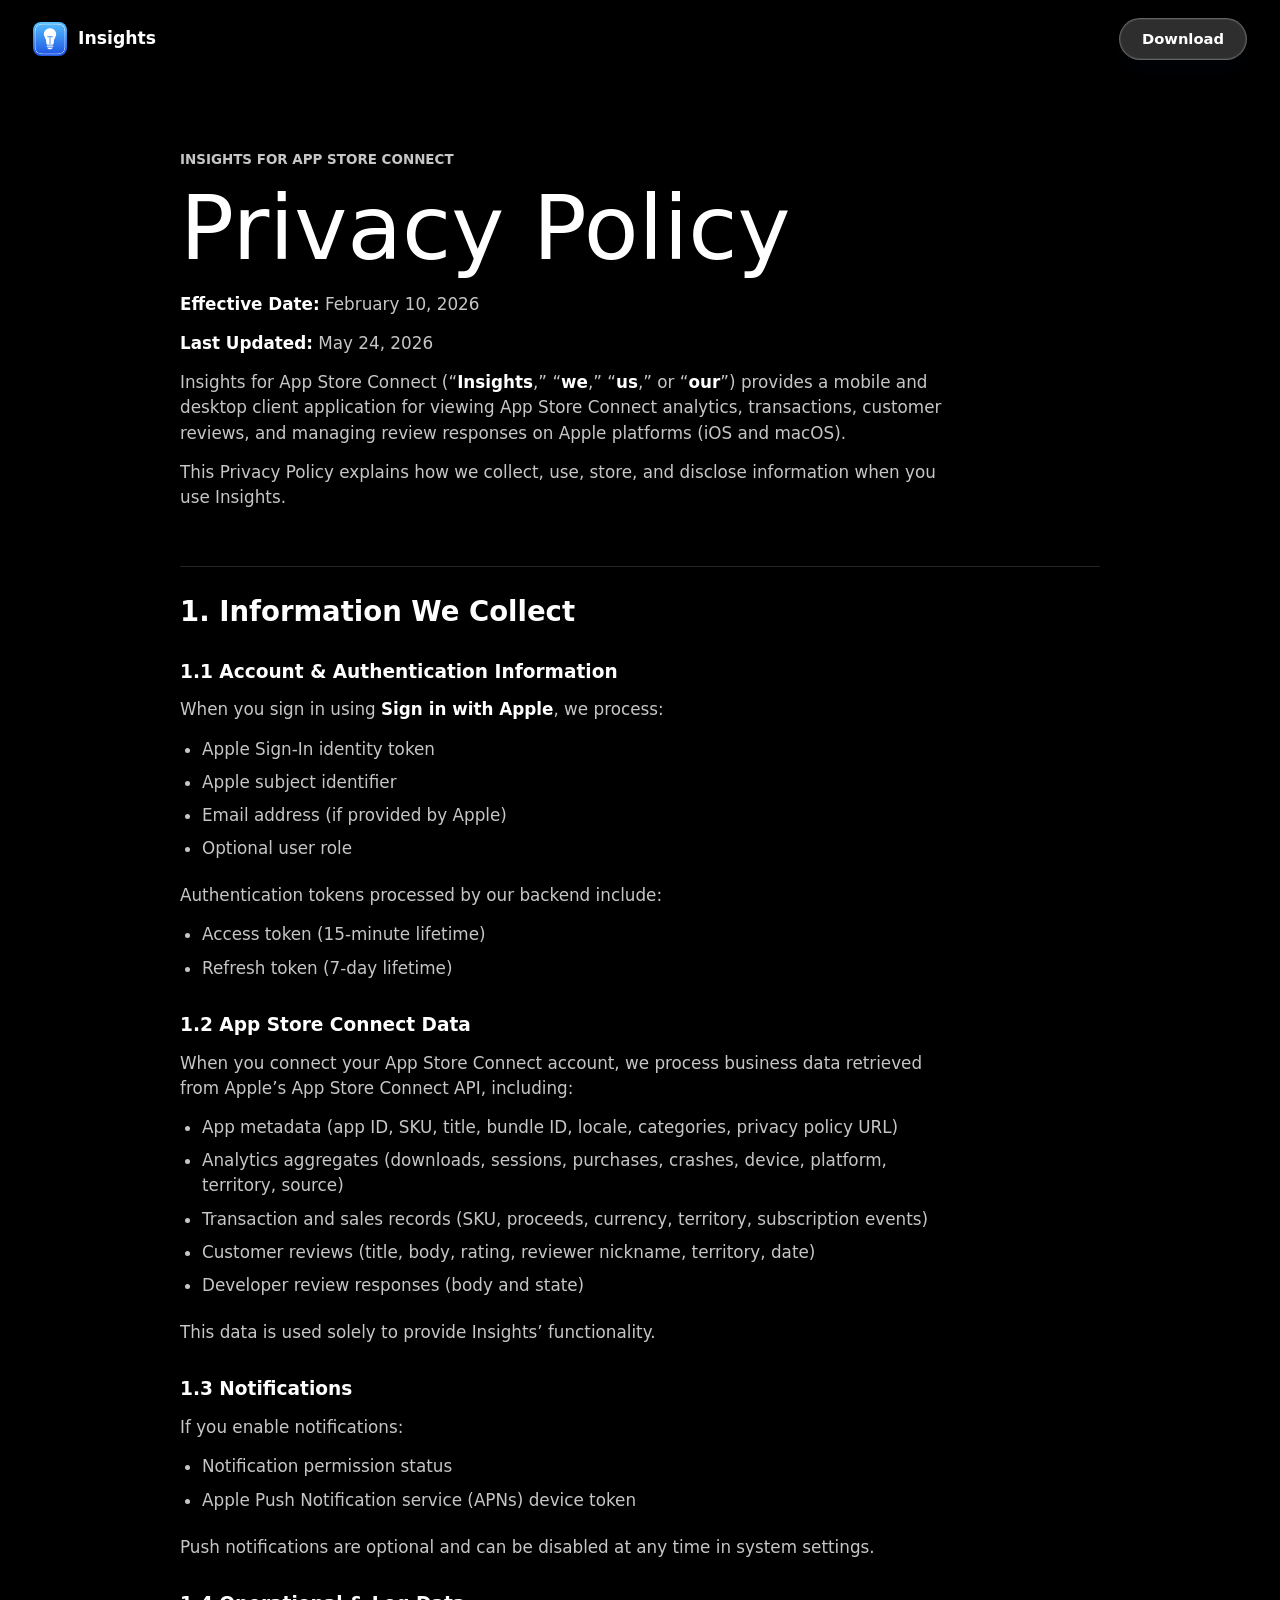
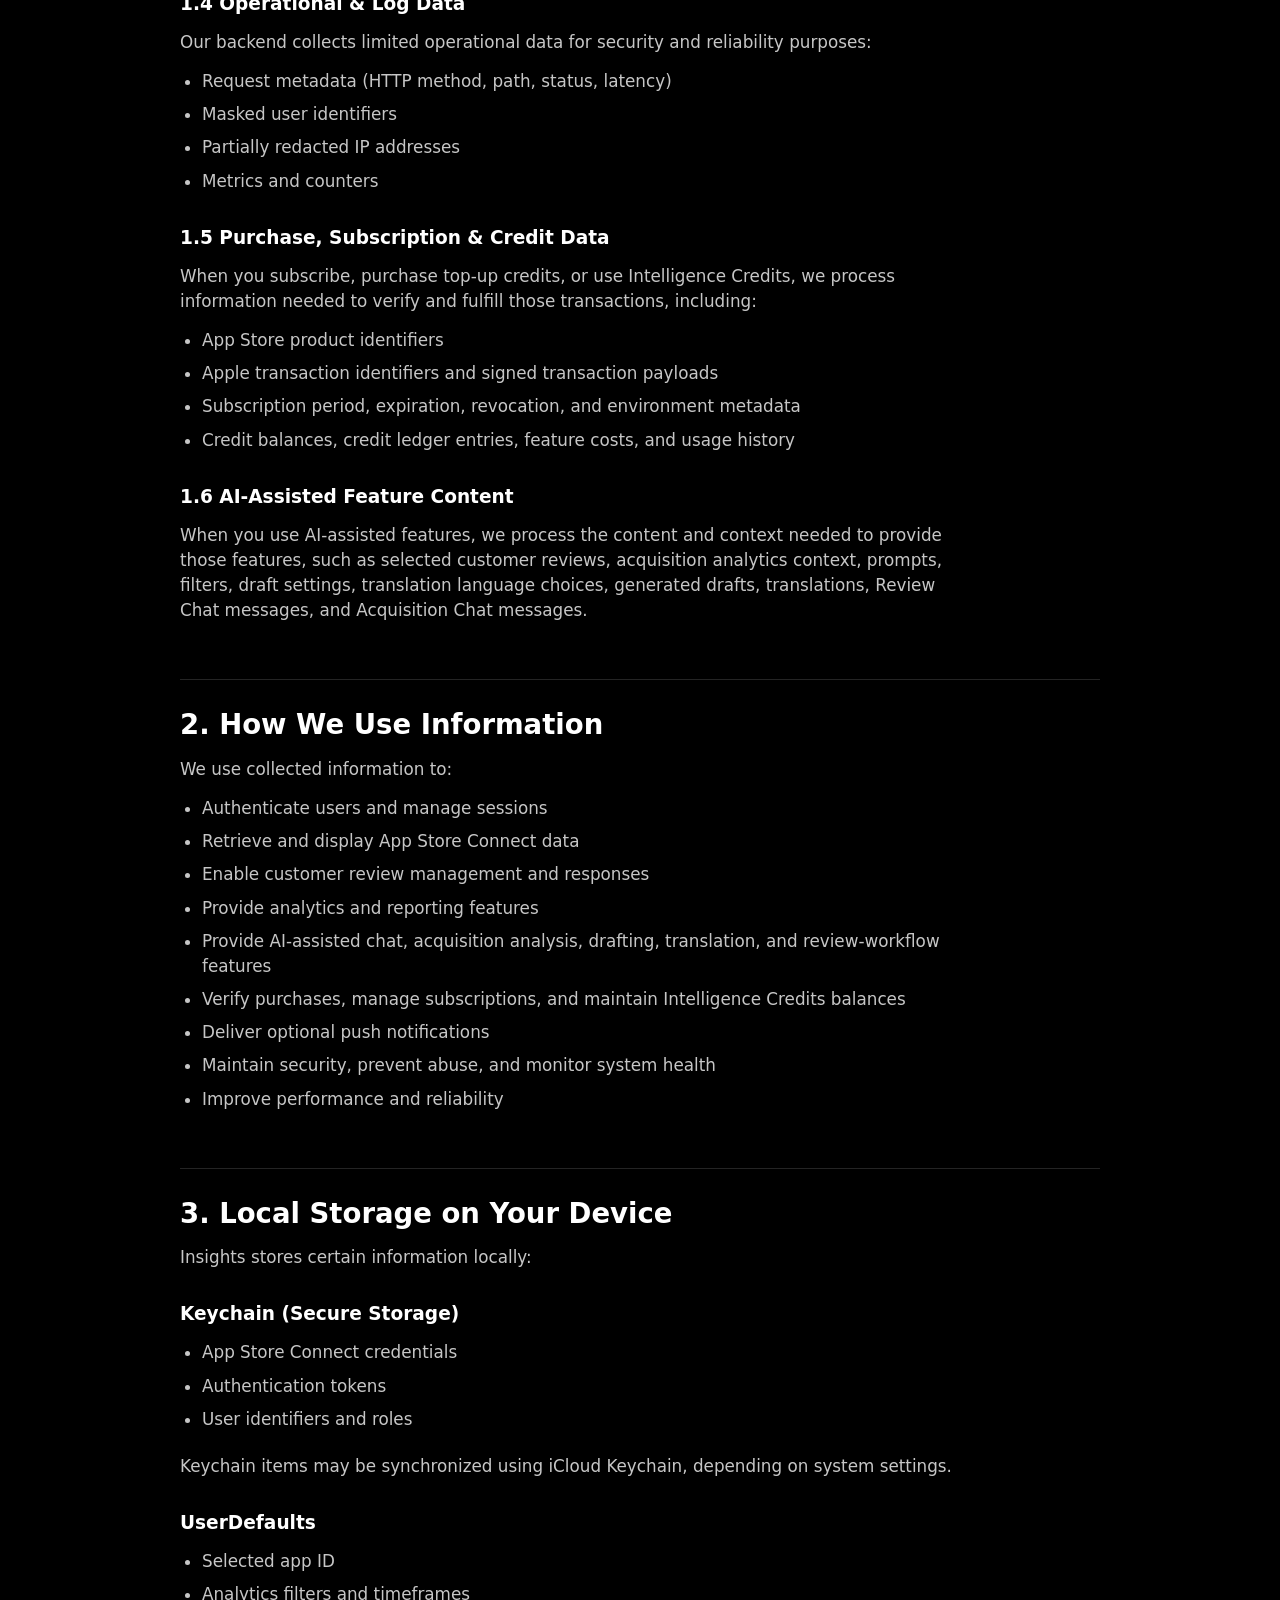
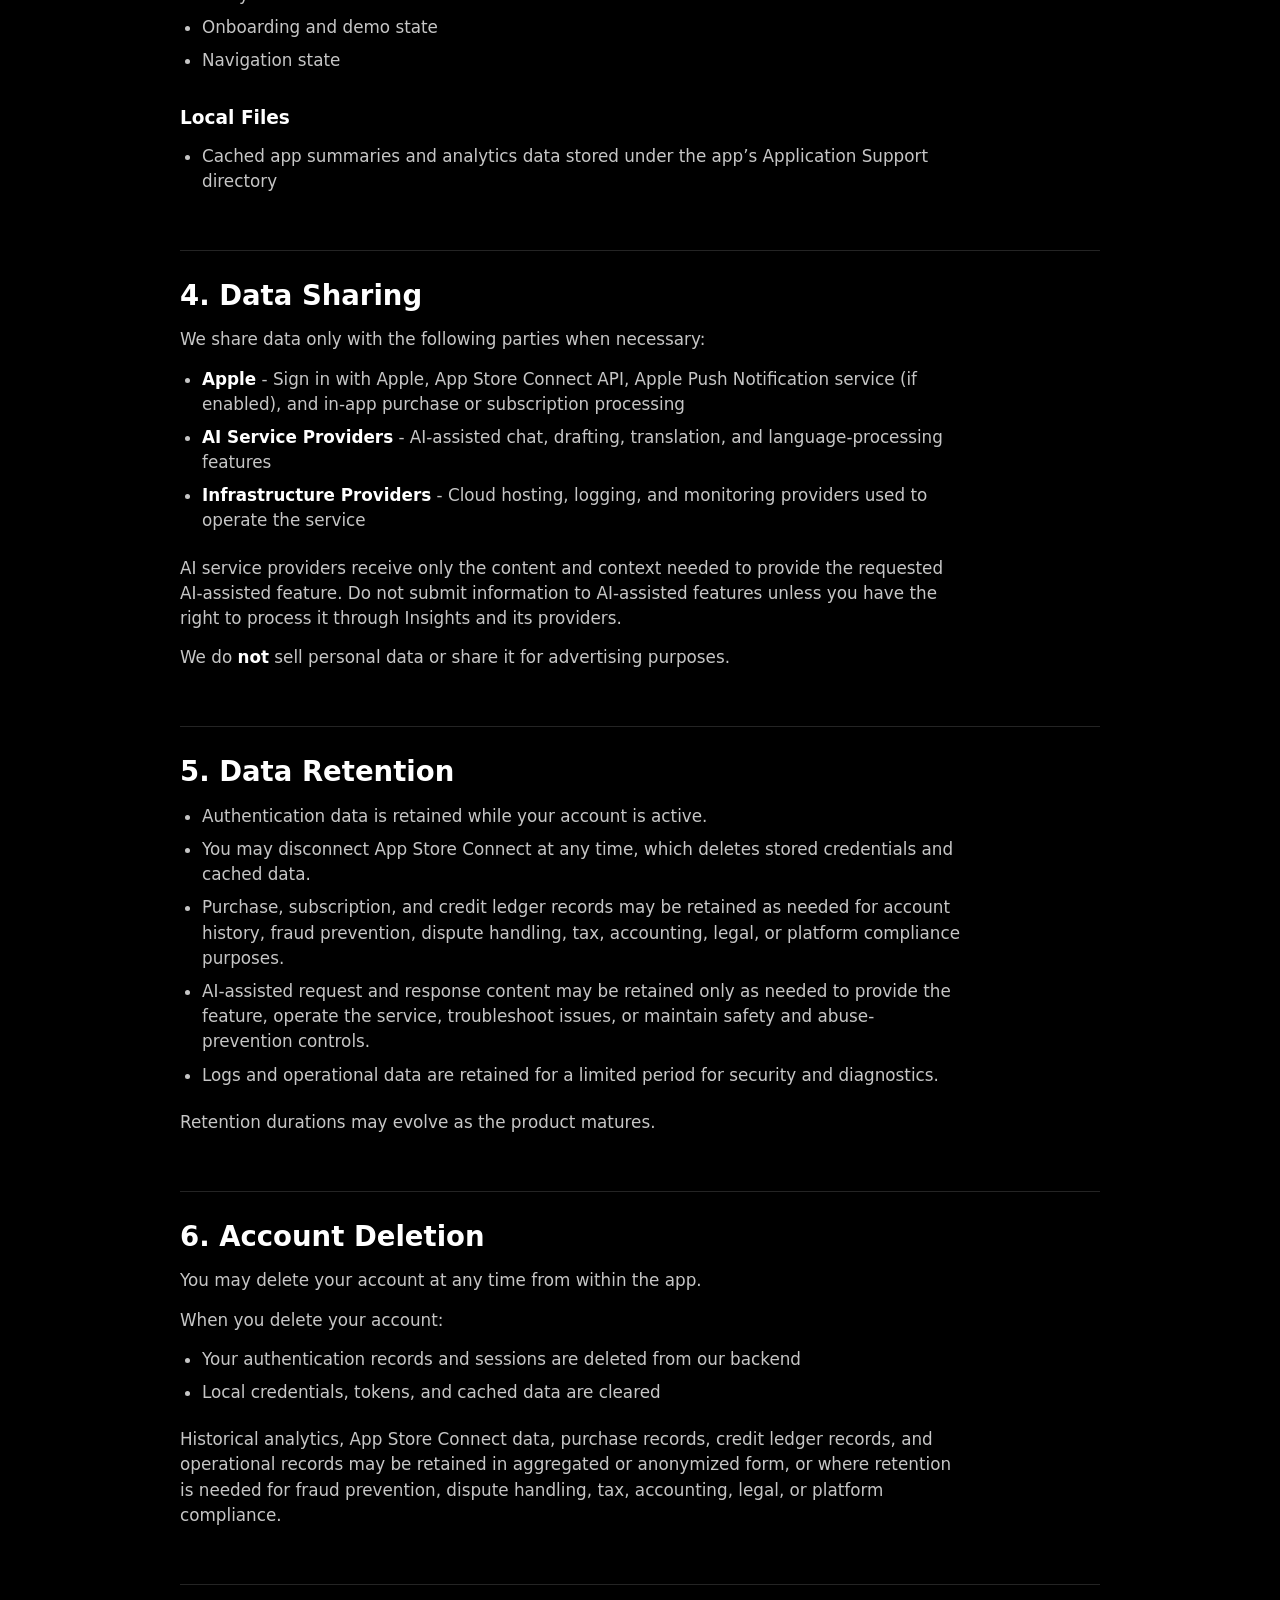
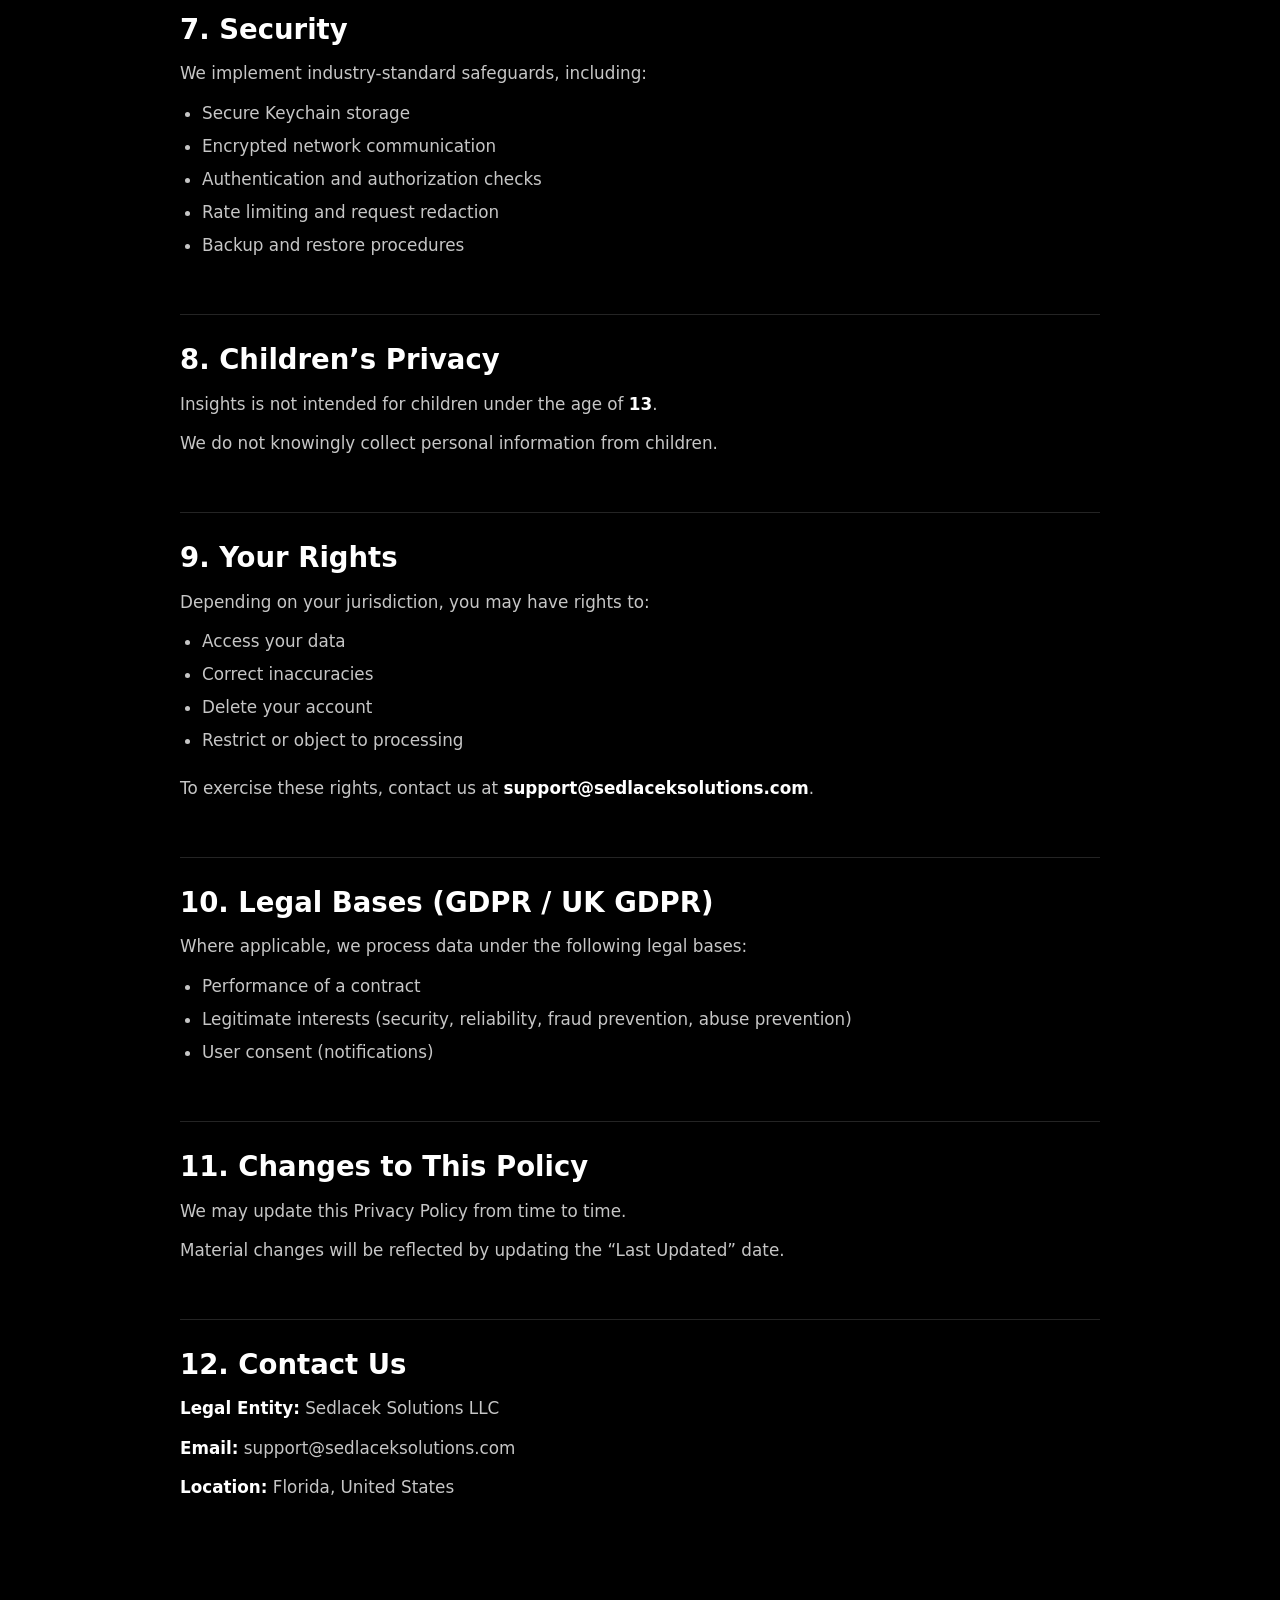
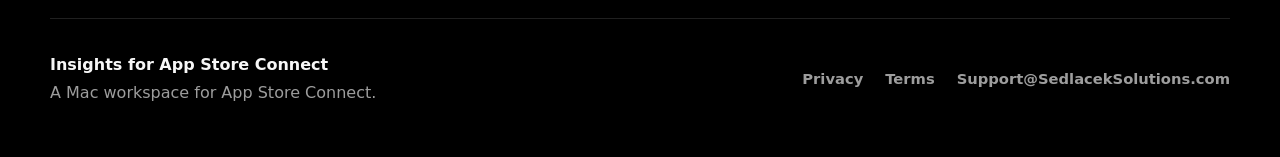
==== commit 8c299a6a: "Add acquisition landing page support" ====
--- a/privacy.html
+++ b/privacy.html
@@ -31,7 +31,7 @@
         <p class="section-kicker">Insights for App Store Connect</p>
         <h1>Privacy Policy</h1>
         <p><strong>Effective Date:</strong> February 10, 2026</p>
-        <p><strong>Last Updated:</strong> May 21, 2026</p>
+        <p><strong>Last Updated:</strong> May 24, 2026</p>
 
         <p>
           Insights for App Store Connect (&ldquo;<strong>Insights</strong>,&rdquo; &ldquo;<strong>we</strong>,&rdquo;
@@ -105,8 +105,9 @@
         <h3>1.6 AI-Assisted Feature Content</h3>
         <p>
           When you use AI-assisted features, we process the content and context needed to provide
-          those features, such as selected customer reviews, prompts, filters, draft settings,
-          translation language choices, generated drafts, translations, and Review Chat messages.
+          those features, such as selected customer reviews, acquisition analytics context,
+          prompts, filters, draft settings, translation language choices, generated drafts,
+          translations, Review Chat messages, and Acquisition Chat messages.
         </p>
 
         <h2>2. How We Use Information</h2>
@@ -116,7 +117,7 @@
           <li>Retrieve and display App Store Connect data</li>
           <li>Enable customer review management and responses</li>
           <li>Provide analytics and reporting features</li>
-          <li>Provide AI-assisted chat, drafting, translation, and review-workflow features</li>
+          <li>Provide AI-assisted chat, acquisition analysis, drafting, translation, and review-workflow features</li>
           <li>Verify purchases, manage subscriptions, and maintain Intelligence Credits balances</li>
           <li>Deliver optional push notifications</li>
           <li>Maintain security, prevent abuse, and monitor system health</li>
--- a/styles.css
+++ b/styles.css
@@ -192,10 +192,10 @@
 .feature-menu {
   position: fixed;
   top: calc(var(--header-floating-top) + var(--header-floating-height) + 16px);
-  right: var(--header-floating-inset);
-  left: var(--header-floating-inset);
+  right: auto;
+  left: 50%;
   display: block;
-  width: auto;
+  width: min(calc(100vw - (var(--header-floating-inset) * 2)), 760px);
   max-height: calc(100vh - var(--header-offset) - 16px);
   padding: 30px;
   overflow-y: auto;
@@ -206,7 +206,7 @@
   backdrop-filter: blur(18px);
   opacity: 0;
   pointer-events: none;
-  transform: translateY(-6px);
+  transform: translate(-50%, -6px);
   transition:
     opacity 160ms ease,
     transform 160ms ease;
@@ -231,83 +231,42 @@
 .feature-nav details.is-open .feature-menu {
   opacity: 1;
   pointer-events: auto;
-  transform: translateY(0);
+  transform: translate(-50%, 0);
 }
 
 .solution-menu-layout {
-  display: grid;
-  grid-template-columns: minmax(180px, 0.22fr) minmax(0, 1fr);
-  gap: 26px;
-  align-items: start;
-}
-
-.solution-category-rail {
-  display: grid;
-  gap: 8px;
-  min-width: 0;
-}
-
-.solution-category-tab {
-  display: grid;
-  grid-template-columns: 38px minmax(0, 1fr);
-  gap: 12px;
-  align-items: center;
-  min-width: 0;
-  padding: 14px;
-  border: 1px solid transparent;
-  border-radius: 12px;
-  background: rgba(255, 255, 255, 0.04);
-  color: rgba(255, 255, 255, 0.74);
-  transition:
-    background-color 160ms ease,
-    border-color 160ms ease,
-    color 160ms ease;
-}
-
-.solution-category-tab:hover,
-.solution-category-tab:focus-visible,
-.solution-category-tab.is-active {
-  border-color: rgba(57, 167, 255, 0.22);
-  background: rgba(57, 167, 255, 0.12);
-  color: #ffffff;
-}
-
-.solution-category-tab-icon {
-  display: grid;
-  place-items: center;
-  width: 38px;
-  height: 38px;
-  border-radius: 10px;
-  background: rgba(57, 167, 255, 0.13);
-  box-shadow: inset 0 0 0 1px rgba(57, 167, 255, 0.12);
-}
-
-.solution-category-tab-icon img {
-  width: 28px;
-  height: 24px;
-  object-fit: contain;
-}
-
-.solution-category-tab strong {
   display: block;
-  overflow: hidden;
-  text-overflow: ellipsis;
-  white-space: nowrap;
-}
-
-.solution-category-tab strong {
-  font-size: 0.98rem;
-  line-height: 1.15;
 }
 
 .solution-category {
   min-width: 0;
 }
 
+.solution-category-stack {
+  display: grid;
+  grid-template-columns: repeat(2, minmax(0, 1fr));
+  gap: 16px;
+  min-width: 0;
+}
+
+.solution-category + .solution-category {
+  padding-left: 16px;
+  border-left: 1px solid rgba(255, 255, 255, 0.1);
+}
+
+.solution-category-title {
+  margin: 0 0 10px;
+  color: #a9a9a9;
+  font-size: 0.78rem;
+  font-weight: 780;
+  letter-spacing: 0;
+  text-transform: uppercase;
+}
+
 .solution-link-grid {
   display: grid;
-  grid-template-columns: repeat(3, minmax(0, 1fr));
-  gap: 8px 12px;
+  grid-template-columns: 1fr;
+  gap: 6px;
 }
 
 .solution-link {
@@ -697,30 +656,53 @@
   background: #f5f5f5;
 }
 
-.review-feature-links {
+.solution-feature-links {
   width: min(1180px, calc(100% - 56px));
   margin: 0 auto;
   padding: 82px 0 34px;
 }
 
-.review-feature-heading {
+.solution-feature-heading {
   display: grid;
   gap: 0;
   max-width: 720px;
   margin-bottom: 30px;
 }
 
-.review-feature-heading h2 {
+.solution-feature-heading h2 {
   font-size: clamp(2.25rem, 4vw, 3.45rem);
 }
 
-.review-feature-grid {
+.solution-feature-groups {
+  display: grid;
+  gap: 42px;
+}
+
+.solution-feature-group {
+  display: grid;
+  gap: 14px;
+}
+
+.solution-feature-group h3 {
+  margin: 0;
+  color: #a9a9a9;
+  font-size: 0.86rem;
+  font-weight: 780;
+  letter-spacing: 0;
+  text-transform: uppercase;
+}
+
+.solution-feature-grid {
   display: grid;
   grid-template-columns: repeat(3, minmax(0, 1fr));
   gap: 14px;
 }
 
-.review-feature-card {
+.solution-feature-grid-acquisition {
+  grid-template-columns: repeat(2, minmax(0, 1fr));
+}
+
+.solution-feature-card {
   display: grid;
   grid-template-columns: 48px minmax(0, 1fr);
   gap: 16px;
@@ -737,24 +719,24 @@
     transform 160ms ease;
 }
 
-.review-feature-card:hover,
-.review-feature-card:focus-visible {
+.solution-feature-card:hover,
+.solution-feature-card:focus-visible {
   border-color: rgba(57, 167, 255, 0.58);
   background: #161616;
   transform: translateY(-2px);
 }
 
-.review-feature-card span {
+.solution-feature-card span {
   display: grid;
   gap: 8px;
 }
 
-.review-feature-card strong {
+.solution-feature-card strong {
   font-size: 1.08rem;
   line-height: 1.15;
 }
 
-.review-feature-card small {
+.solution-feature-card small {
   color: #b8b8b8;
   font-size: 0.95rem;
   line-height: 1.42;
@@ -781,6 +763,10 @@
   width: min(1500px, calc(100% - 56px));
   margin: 0 auto;
   padding: 88px 0 128px;
+}
+
+.feature-stack + .feature-stack {
+  padding-top: 0;
 }
 
 .feature-step p {
@@ -797,6 +783,8 @@
   --spot-y: 0%;
   --spot-w: 100%;
   --spot-h: 100%;
+  --media-aspect-ratio: 1275 / 755;
+  --media-aspect-value: 1.6887417219;
 }
 
 .feature-steps {
@@ -841,7 +829,7 @@
 .tour-media {
   position: sticky;
   top: calc(var(--header-offset) + 24px);
-  aspect-ratio: 1275 / 755;
+  aspect-ratio: var(--media-aspect-ratio);
   margin: 0;
   overflow: hidden;
   border: 1px solid #2a2a2a;
@@ -950,7 +938,7 @@
   --inline-spot-w: 100%;
   --inline-spot-h: 100%;
   position: relative;
-  aspect-ratio: 1275 / 755;
+  aspect-ratio: var(--media-aspect-ratio);
   width: min(100%, 820px);
   margin: 30px 0 0;
   overflow: hidden;
@@ -1096,8 +1084,8 @@
   --expanded-spot-w: 100%;
   --expanded-spot-h: 100%;
   position: relative;
-  width: min(100%, calc((100vh - 170px) * 1.6887417219));
-  aspect-ratio: 1275 / 755;
+  width: min(100%, calc((100vh - 170px) * var(--expanded-aspect-value, 1.6887417219)));
+  aspect-ratio: var(--expanded-aspect-ratio, 1275 / 755);
   max-height: min(76vh, 920px);
   margin-inline: auto;
   overflow: hidden;
@@ -1492,7 +1480,11 @@
     gap: 28px;
   }
 
-  .review-feature-grid {
+  .solution-feature-grid {
+    grid-template-columns: repeat(2, minmax(0, 1fr));
+  }
+
+  .solution-feature-grid-acquisition {
     grid-template-columns: repeat(2, minmax(0, 1fr));
   }
 
@@ -1556,10 +1548,13 @@
 
   .feature-menu {
     top: calc(var(--header-floating-top) + var(--header-floating-height) + 10px);
+    right: var(--header-floating-inset);
+    left: var(--header-floating-inset);
     width: auto;
     max-height: calc(100vh - 154px);
     padding: 18px;
     border-radius: 18px;
+    transform: translateY(-6px);
   }
 
   .site-header.has-open-menu .feature-menu,
@@ -1573,38 +1568,15 @@
     transform: translateY(0);
   }
 
-  .solution-menu-layout,
-  .solution-link-grid {
+  .solution-category-stack {
     grid-template-columns: 1fr;
   }
 
-  .solution-menu-layout {
-    gap: 12px;
-  }
-
-  .solution-category-rail {
-    gap: 6px;
-  }
-
-  .solution-category-tab {
-    grid-template-columns: 34px minmax(0, 1fr);
-    min-height: 58px;
-    padding: 12px;
-  }
-
-  .solution-category-tab-icon {
-    width: 34px;
-    height: 34px;
-    border-radius: 9px;
-  }
-
-  .solution-category-tab-icon img {
-    width: 25px;
-    height: 22px;
-  }
-
-  .solution-link-grid {
-    gap: 4px;
+  .solution-category + .solution-category {
+    padding-top: 14px;
+    padding-left: 0;
+    border-top: 1px solid rgba(255, 255, 255, 0.1);
+    border-left: 0;
   }
 
   .solution-link {
@@ -1695,7 +1667,7 @@
   }
 
   .feature-stack,
-  .review-feature-links,
+  .solution-feature-links,
   .pricing-section,
   .faq-section,
   .site-footer,
@@ -1703,19 +1675,23 @@
     width: calc(100% - 36px);
   }
 
-  .review-feature-links {
+  .solution-feature-links {
     padding: 56px 0 10px;
   }
 
-  .review-feature-heading {
+  .solution-feature-heading {
     margin-bottom: 22px;
   }
 
-  .review-feature-grid {
+  .solution-feature-grid {
     grid-template-columns: 1fr;
   }
 
-  .review-feature-card {
+  .solution-feature-grid-acquisition {
+    grid-template-columns: 1fr;
+  }
+
+  .solution-feature-card {
     grid-template-columns: 44px minmax(0, 1fr);
     min-height: 0;
     padding: 18px;
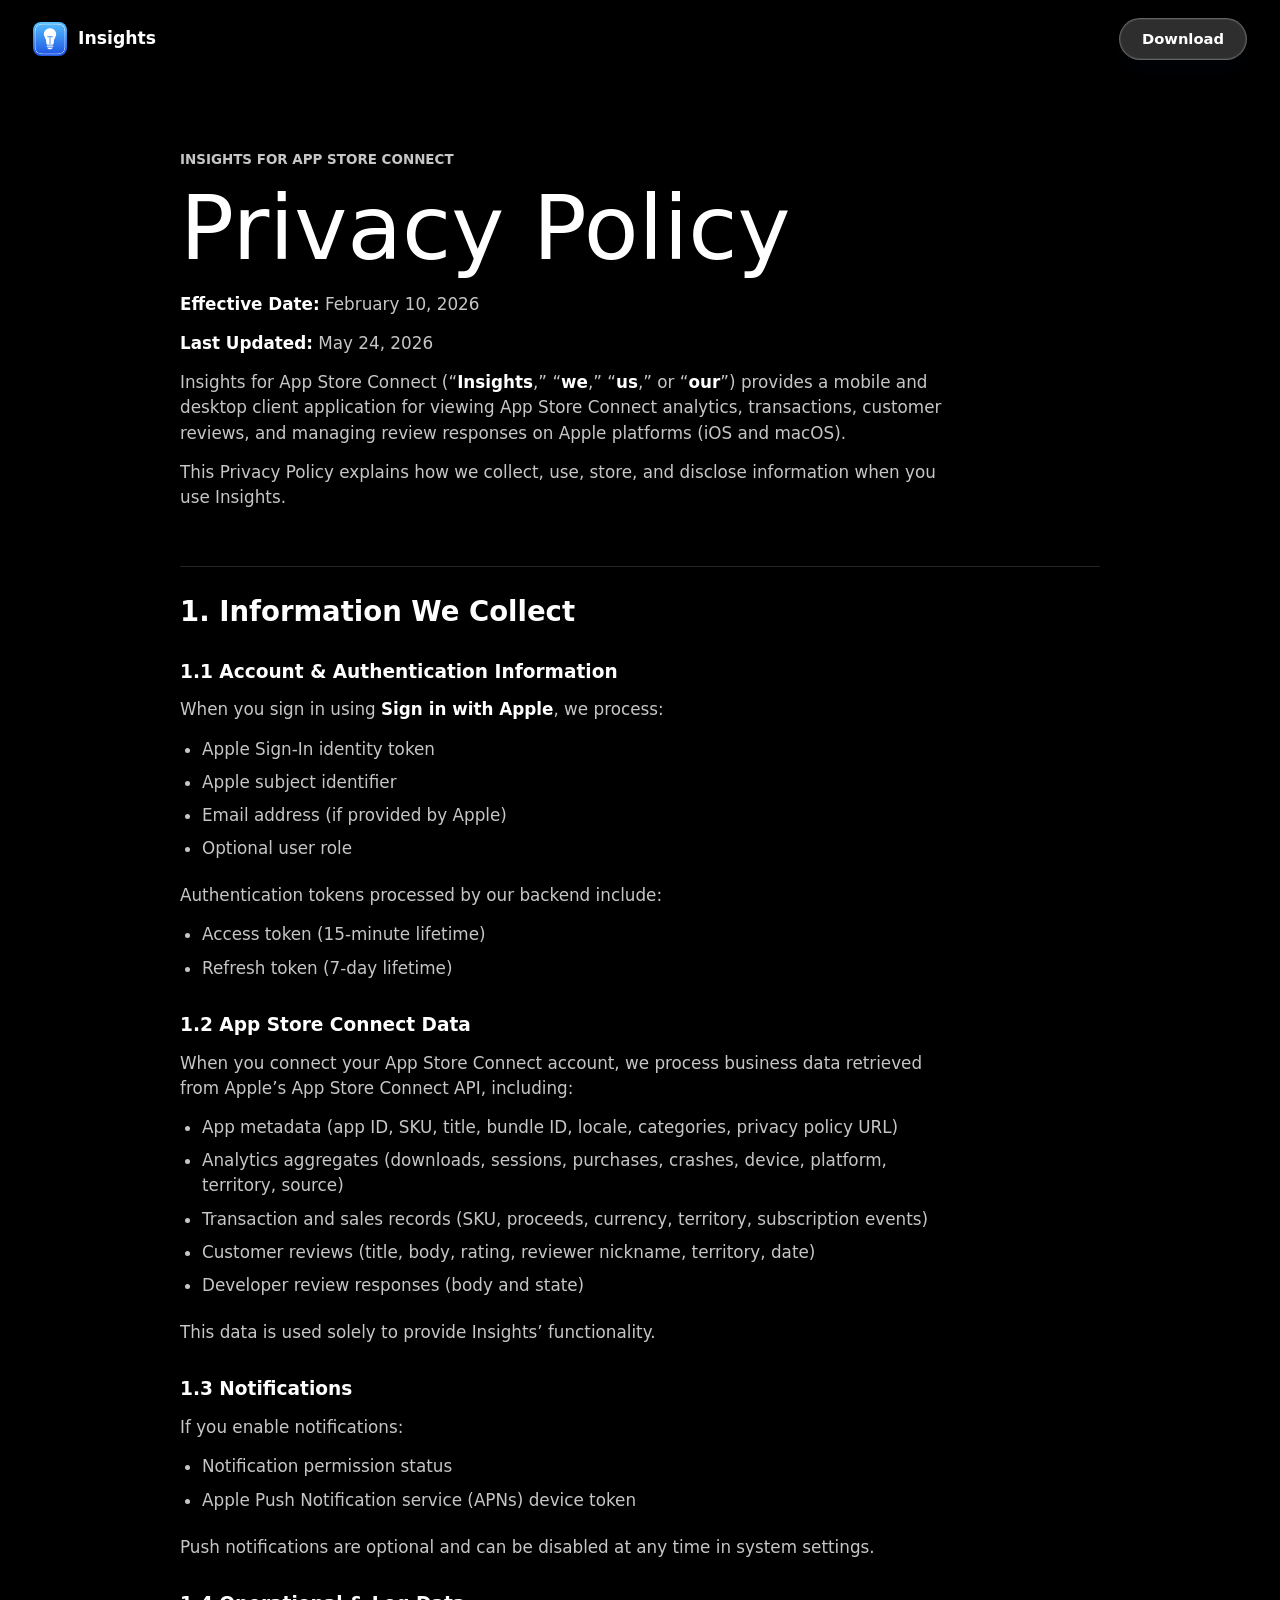
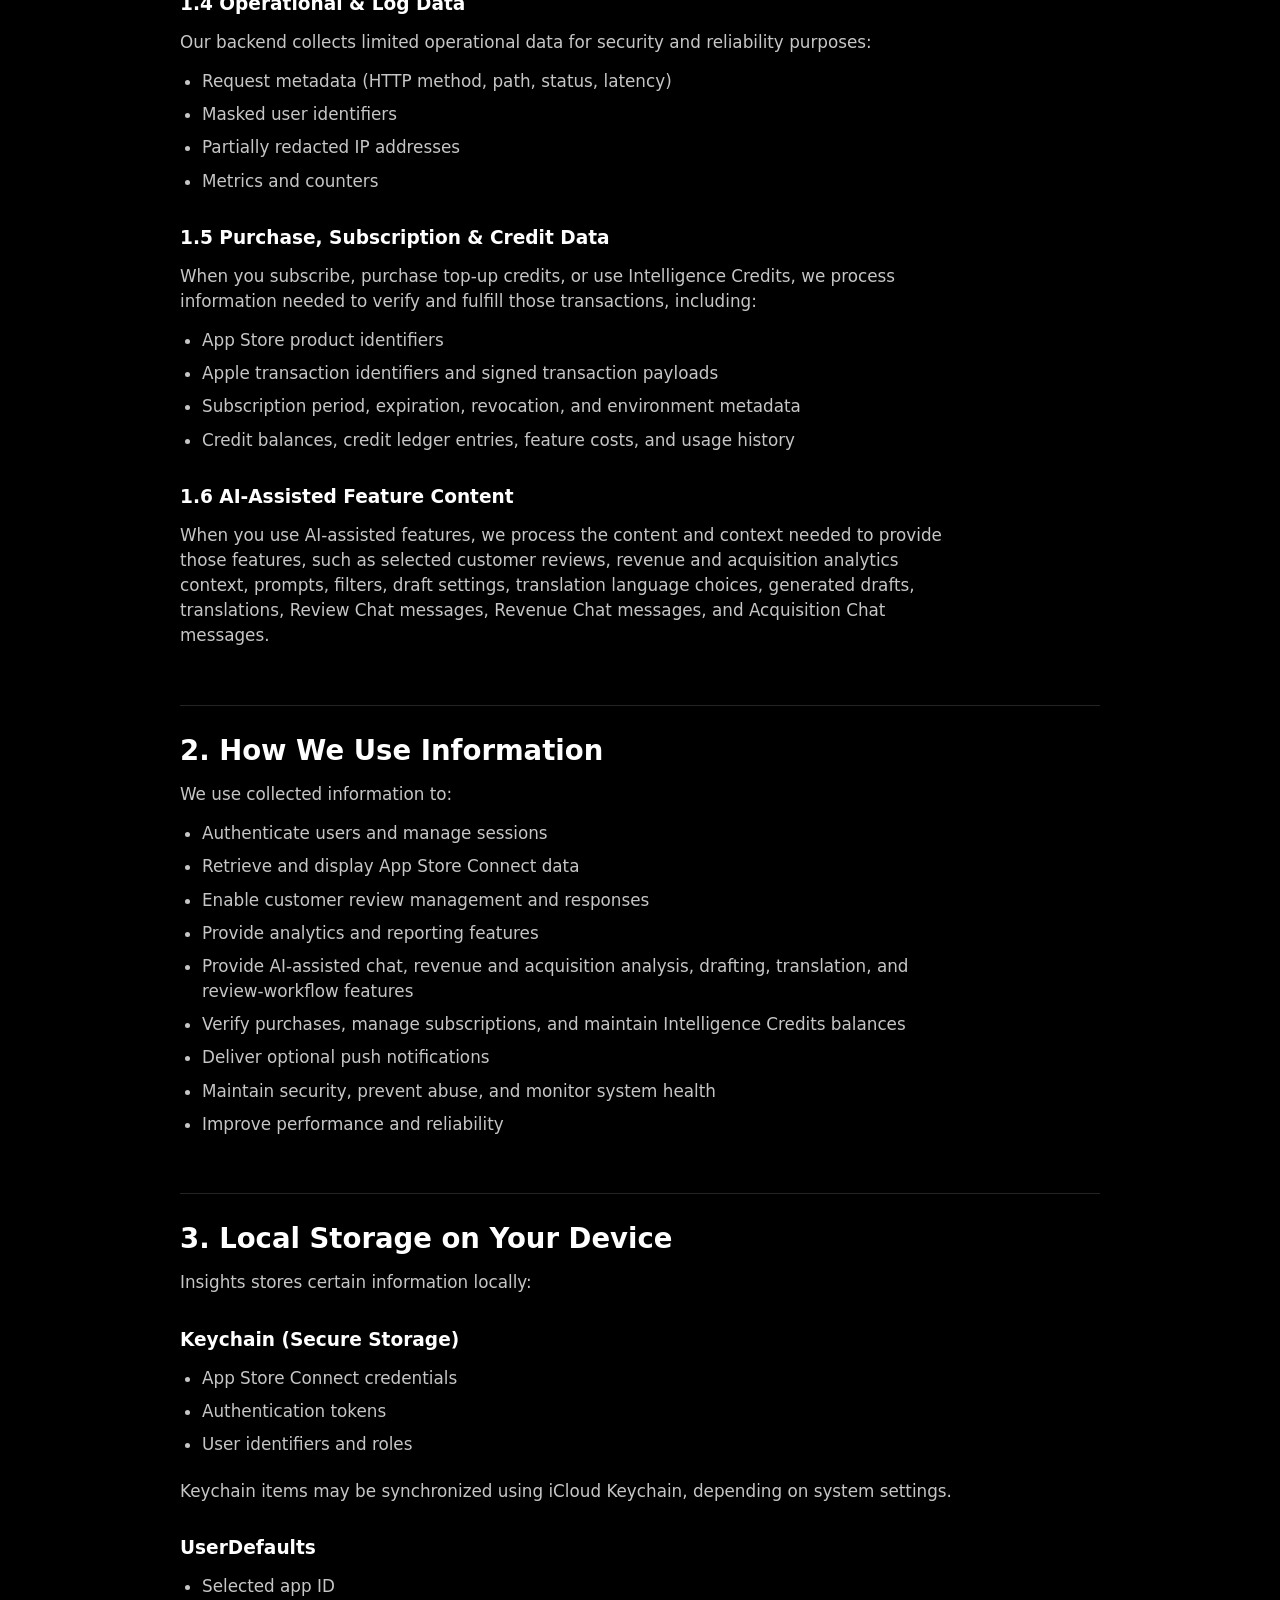
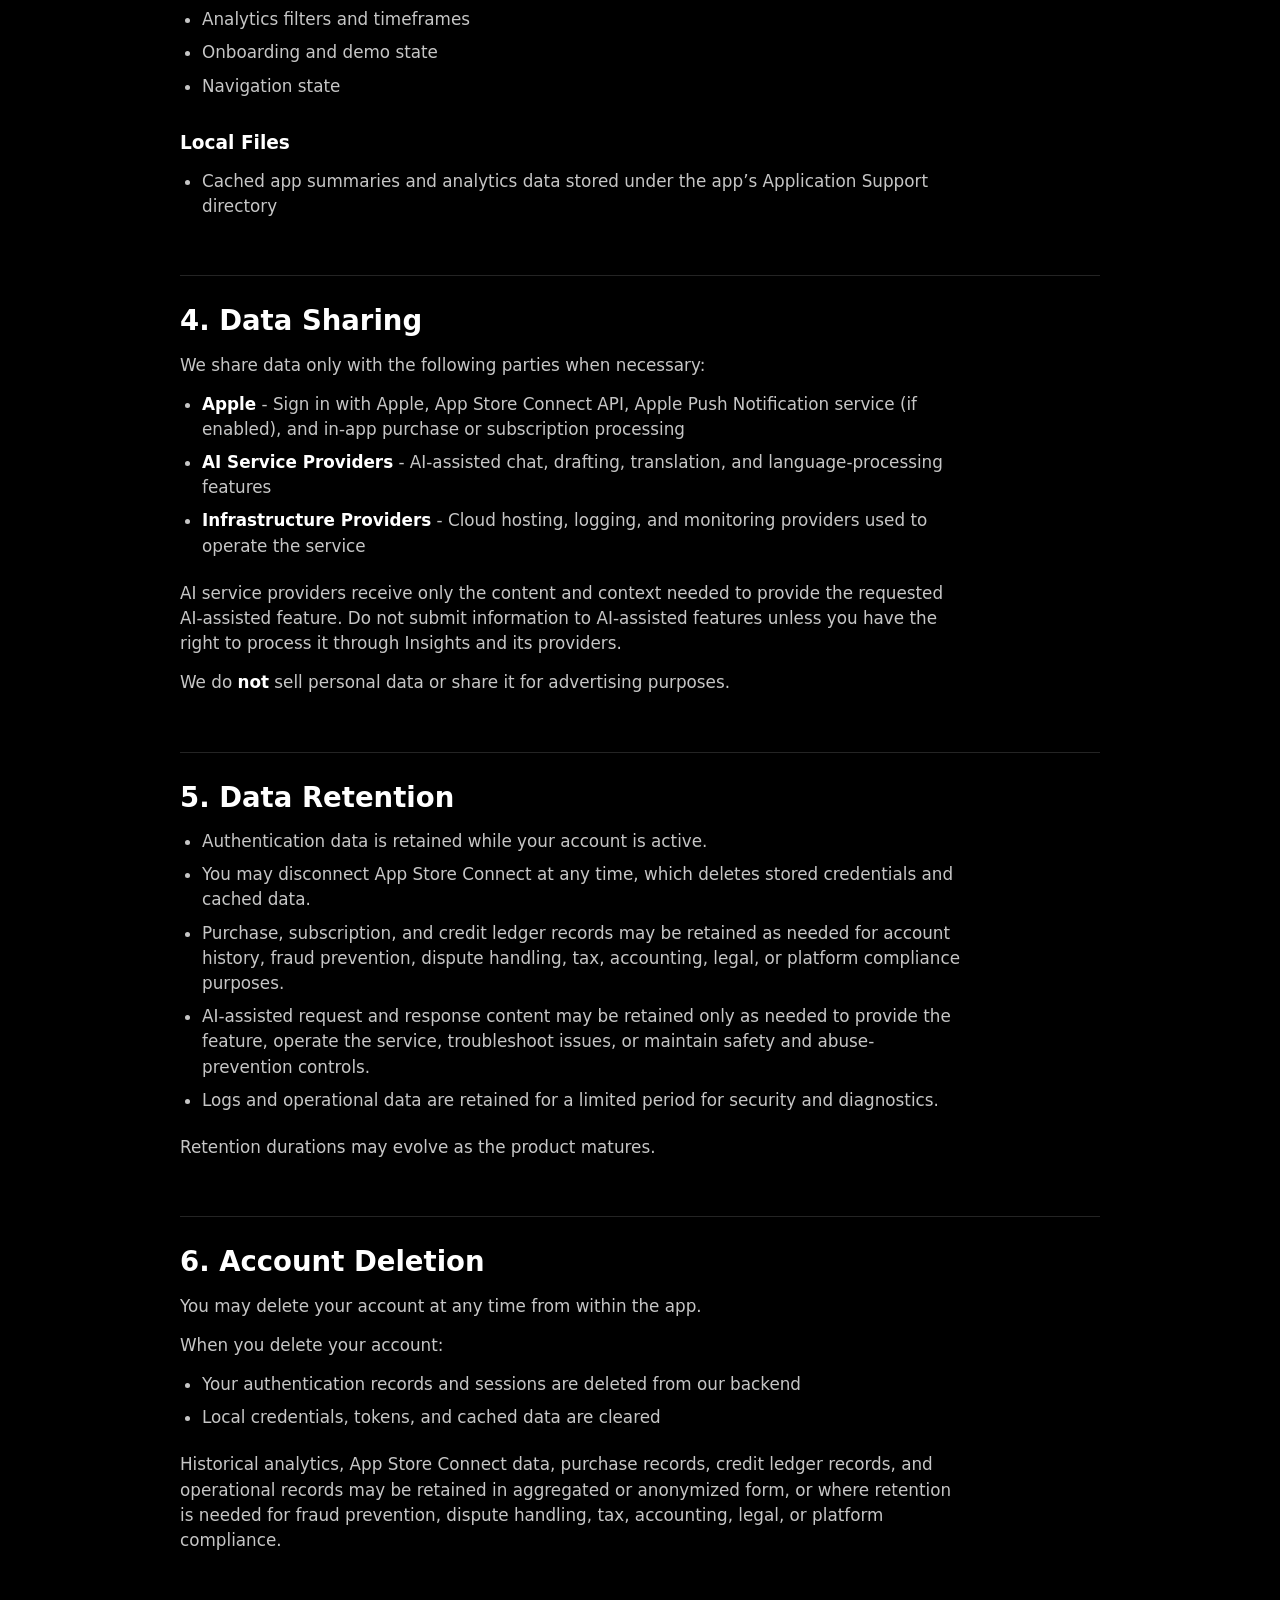
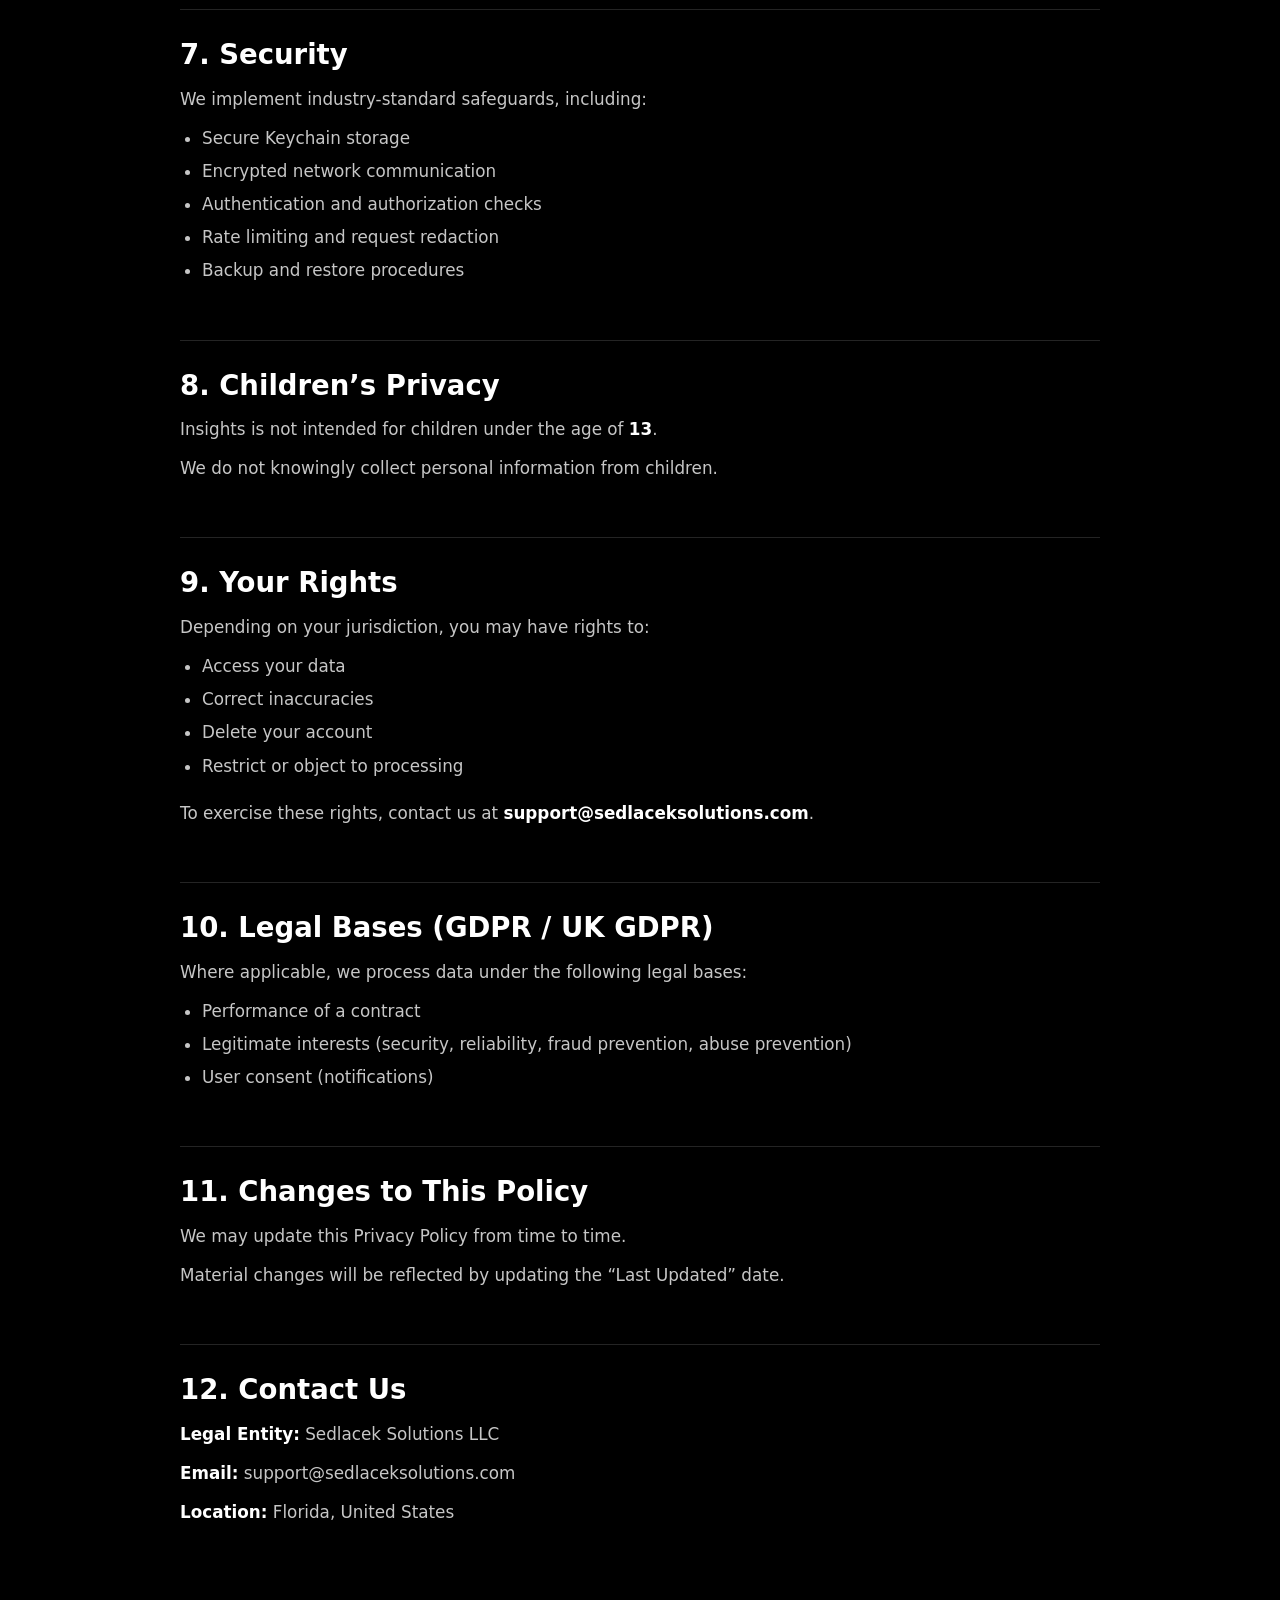
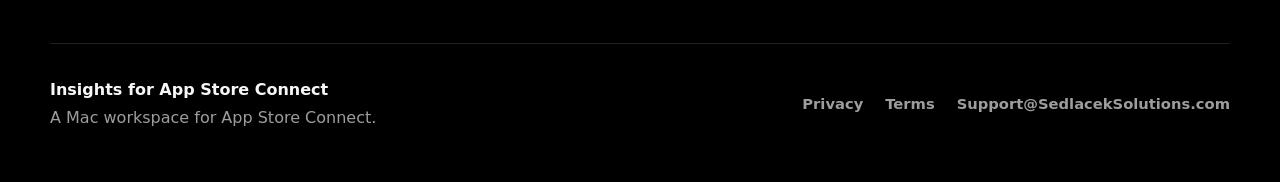
==== commit a54e4ee2: "Add revenue landing page support" ====
--- a/privacy.html
+++ b/privacy.html
@@ -105,9 +105,10 @@
         <h3>1.6 AI-Assisted Feature Content</h3>
         <p>
           When you use AI-assisted features, we process the content and context needed to provide
-          those features, such as selected customer reviews, acquisition analytics context,
-          prompts, filters, draft settings, translation language choices, generated drafts,
-          translations, Review Chat messages, and Acquisition Chat messages.
+          those features, such as selected customer reviews, revenue and acquisition analytics
+          context, prompts, filters, draft settings, translation language choices, generated
+          drafts, translations, Review Chat messages, Revenue Chat messages, and Acquisition Chat
+          messages.
         </p>
 
         <h2>2. How We Use Information</h2>
@@ -117,7 +118,7 @@
           <li>Retrieve and display App Store Connect data</li>
           <li>Enable customer review management and responses</li>
           <li>Provide analytics and reporting features</li>
-          <li>Provide AI-assisted chat, acquisition analysis, drafting, translation, and review-workflow features</li>
+          <li>Provide AI-assisted chat, revenue and acquisition analysis, drafting, translation, and review-workflow features</li>
           <li>Verify purchases, manage subscriptions, and maintain Intelligence Credits balances</li>
           <li>Deliver optional push notifications</li>
           <li>Maintain security, prevent abuse, and monitor system health</li>
--- a/styles.css
+++ b/styles.css
@@ -195,7 +195,7 @@
   right: auto;
   left: 50%;
   display: block;
-  width: min(calc(100vw - (var(--header-floating-inset) * 2)), 760px);
+  width: min(calc(100vw - (var(--header-floating-inset) * 2)), 1040px);
   max-height: calc(100vh - var(--header-offset) - 16px);
   padding: 30px;
   overflow-y: auto;
@@ -244,7 +244,7 @@
 
 .solution-category-stack {
   display: grid;
-  grid-template-columns: repeat(2, minmax(0, 1fr));
+  grid-template-columns: repeat(3, minmax(0, 1fr));
   gap: 16px;
   min-width: 0;
 }
@@ -304,12 +304,19 @@
 
 .solution-link-copy {
   display: grid;
+  gap: 3px;
 }
 
 .solution-link strong {
   color: #ffffff;
   font-size: 1rem;
   line-height: 1.18;
+}
+
+.solution-link small {
+  color: #a9a9a9;
+  font-size: 0.82rem;
+  line-height: 1.25;
 }
 
 .solution-link:hover,
@@ -699,6 +706,10 @@
 }
 
 .solution-feature-grid-acquisition {
+  grid-template-columns: repeat(2, minmax(0, 1fr));
+}
+
+.solution-feature-grid-revenue {
   grid-template-columns: repeat(2, minmax(0, 1fr));
 }
 
@@ -1488,6 +1499,10 @@
     grid-template-columns: repeat(2, minmax(0, 1fr));
   }
 
+  .solution-feature-grid-revenue {
+    grid-template-columns: repeat(2, minmax(0, 1fr));
+  }
+
   .feature-step {
     position: static;
   }
@@ -1505,6 +1520,18 @@
 
   .feature-inline-media {
     display: block;
+  }
+}
+
+@media (max-width: 900px) {
+  .solution-feature-grid,
+  .solution-feature-grid-acquisition,
+  .solution-feature-grid-revenue {
+    grid-template-columns: 1fr;
+  }
+
+  .solution-feature-card {
+    min-height: 0;
   }
 }
 
@@ -1691,6 +1718,10 @@
     grid-template-columns: 1fr;
   }
 
+  .solution-feature-grid-revenue {
+    grid-template-columns: 1fr;
+  }
+
   .solution-feature-card {
     grid-template-columns: 44px minmax(0, 1fr);
     min-height: 0;
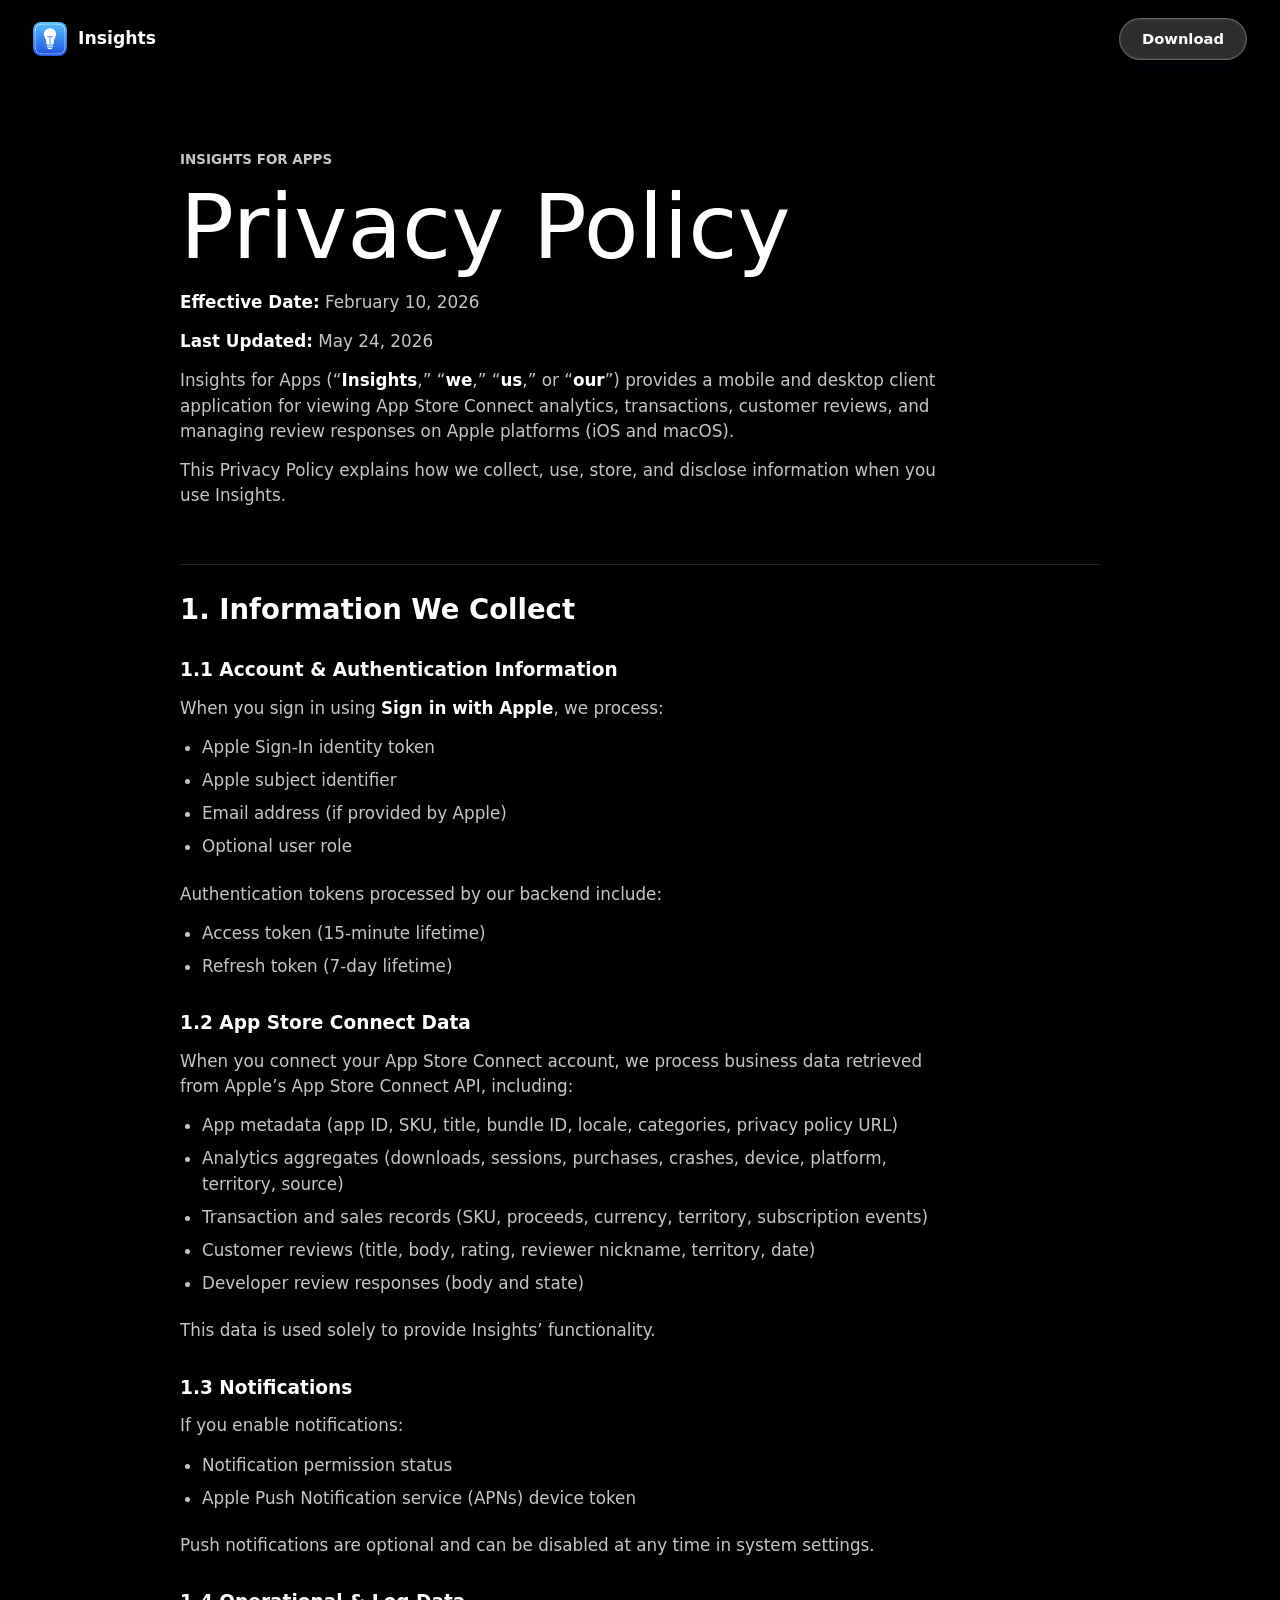
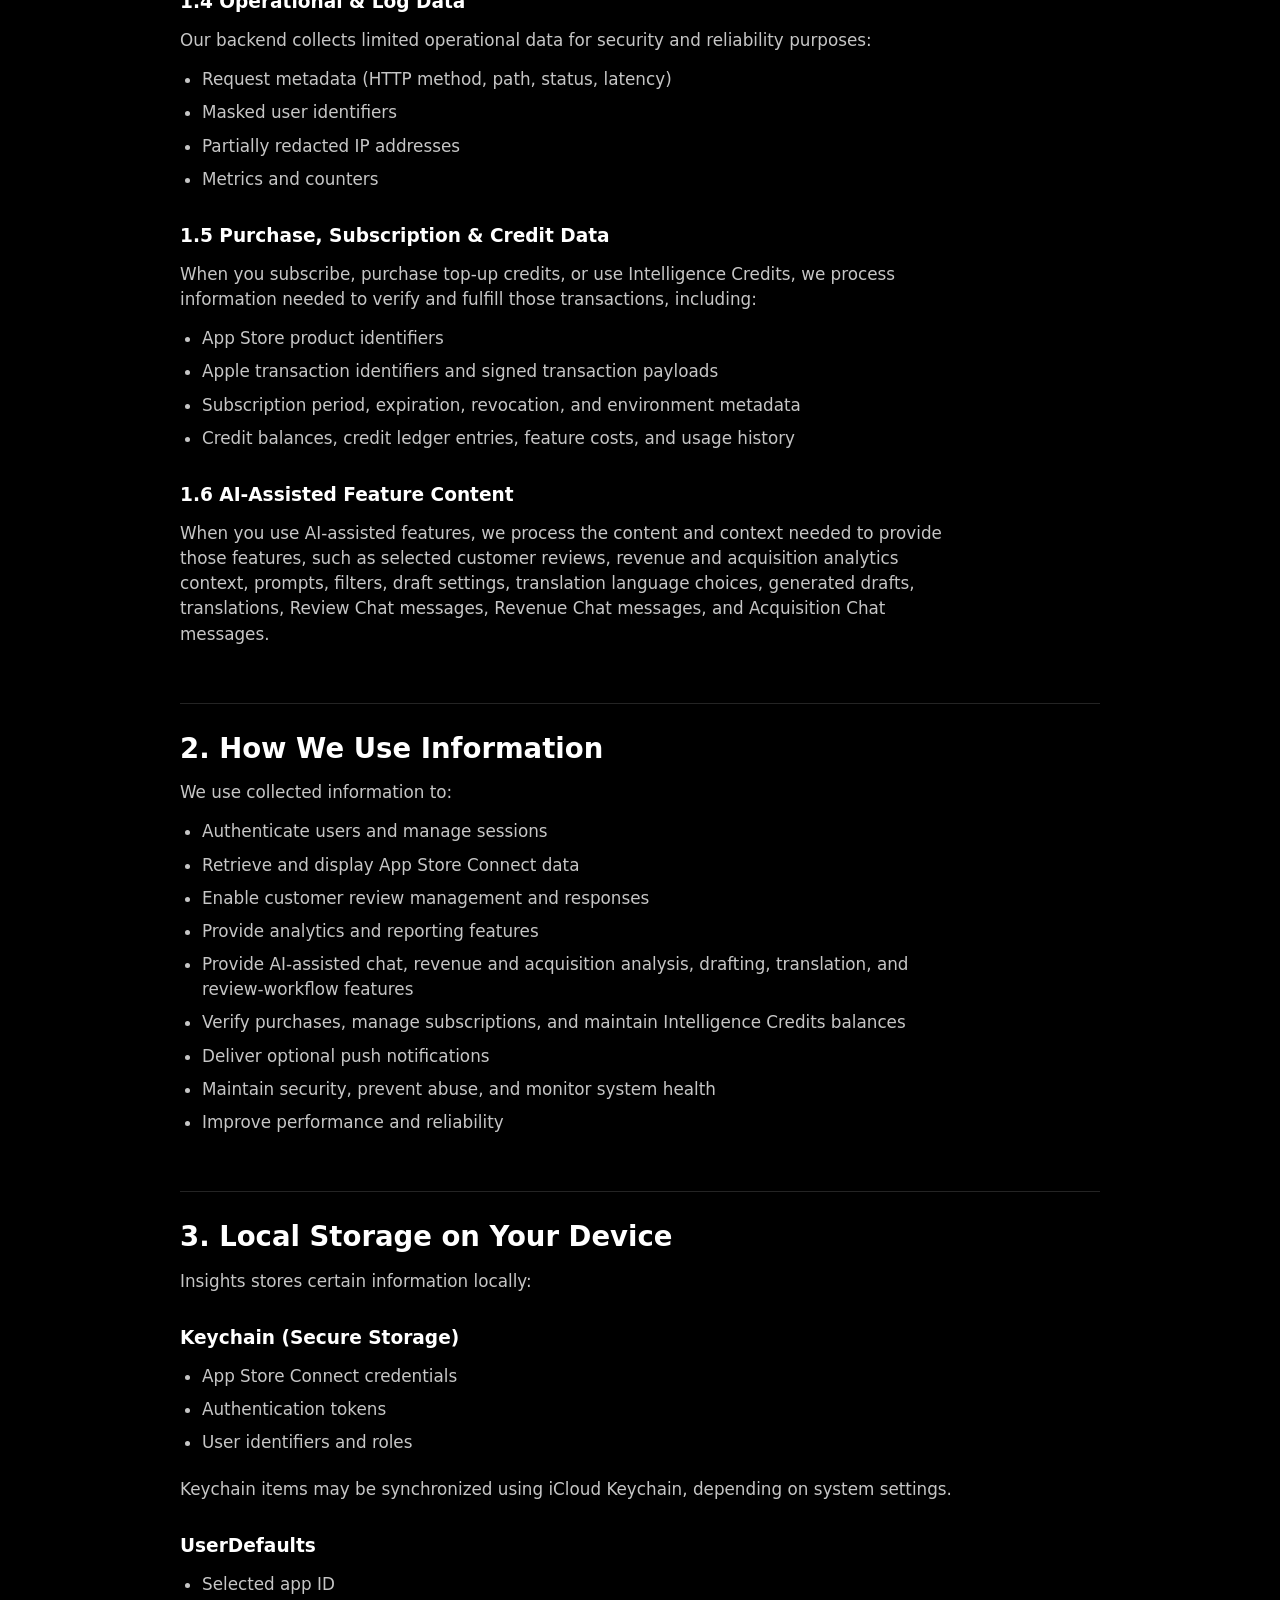
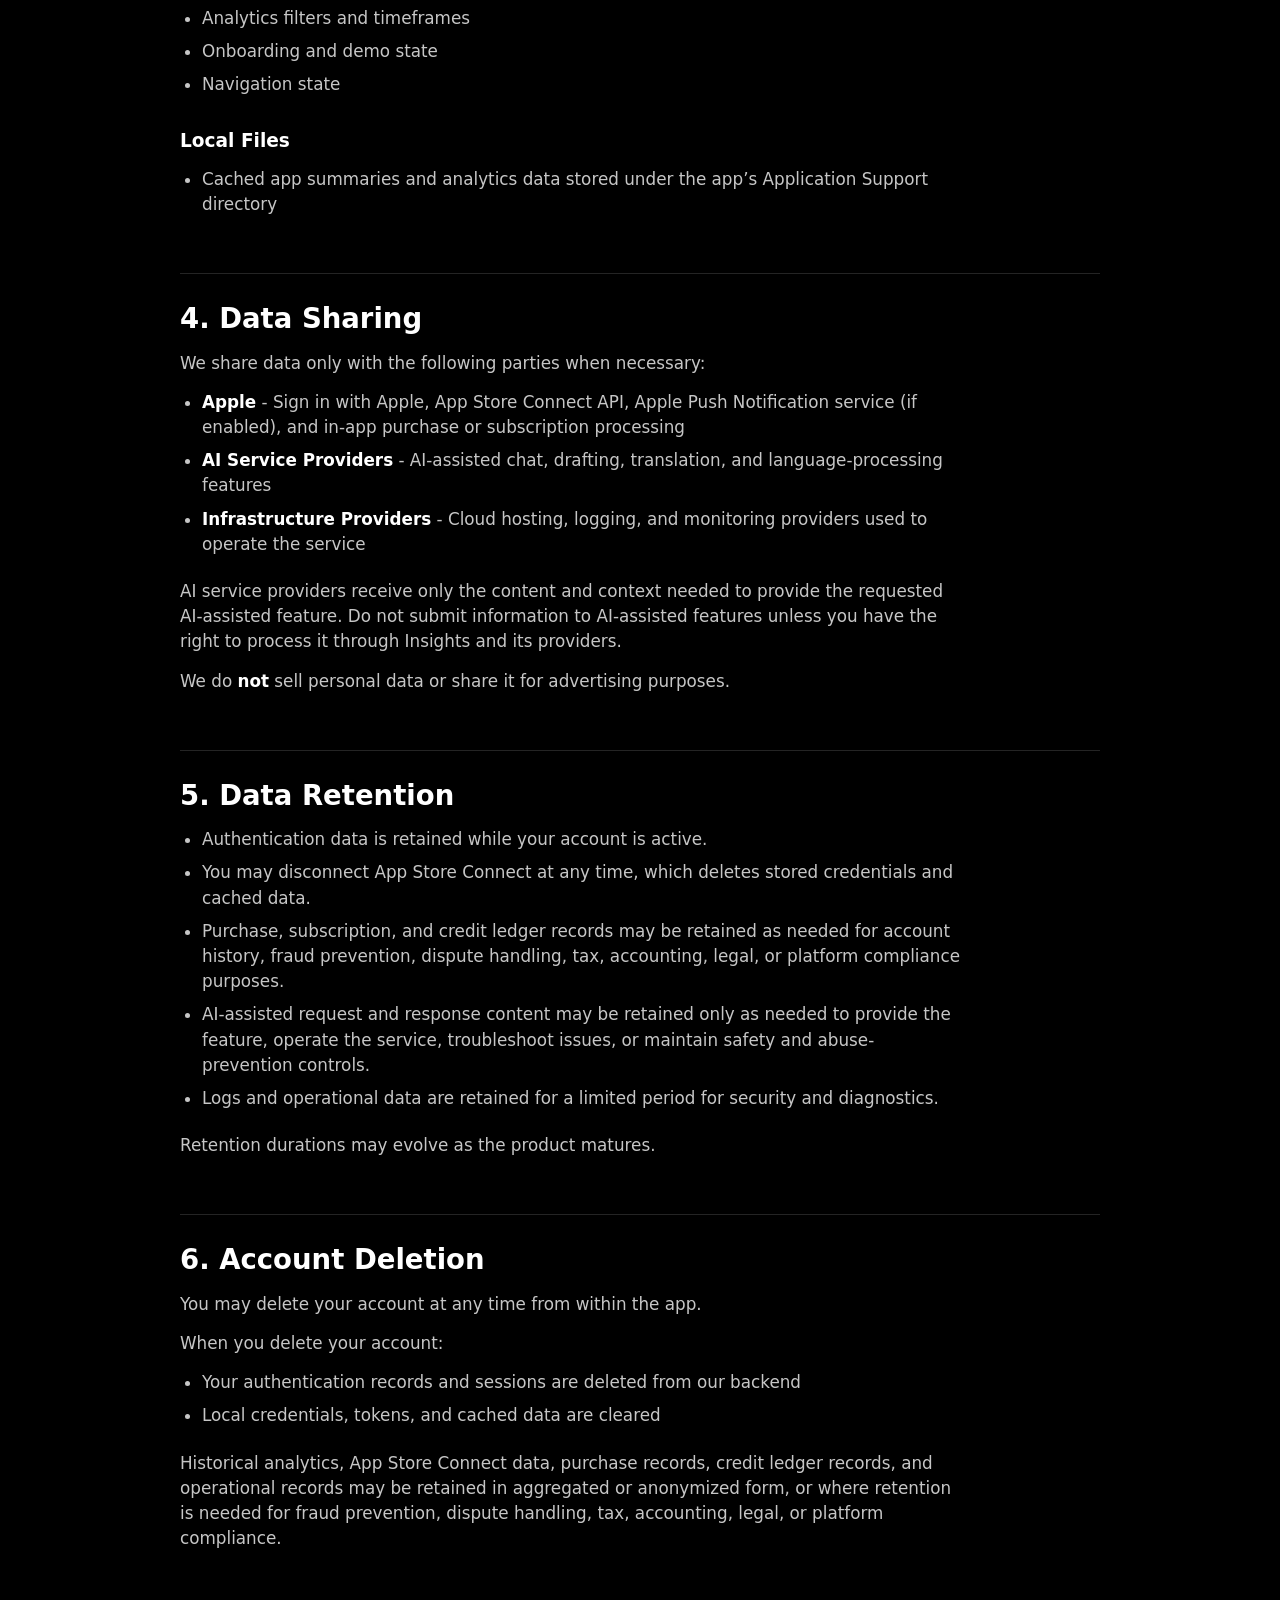
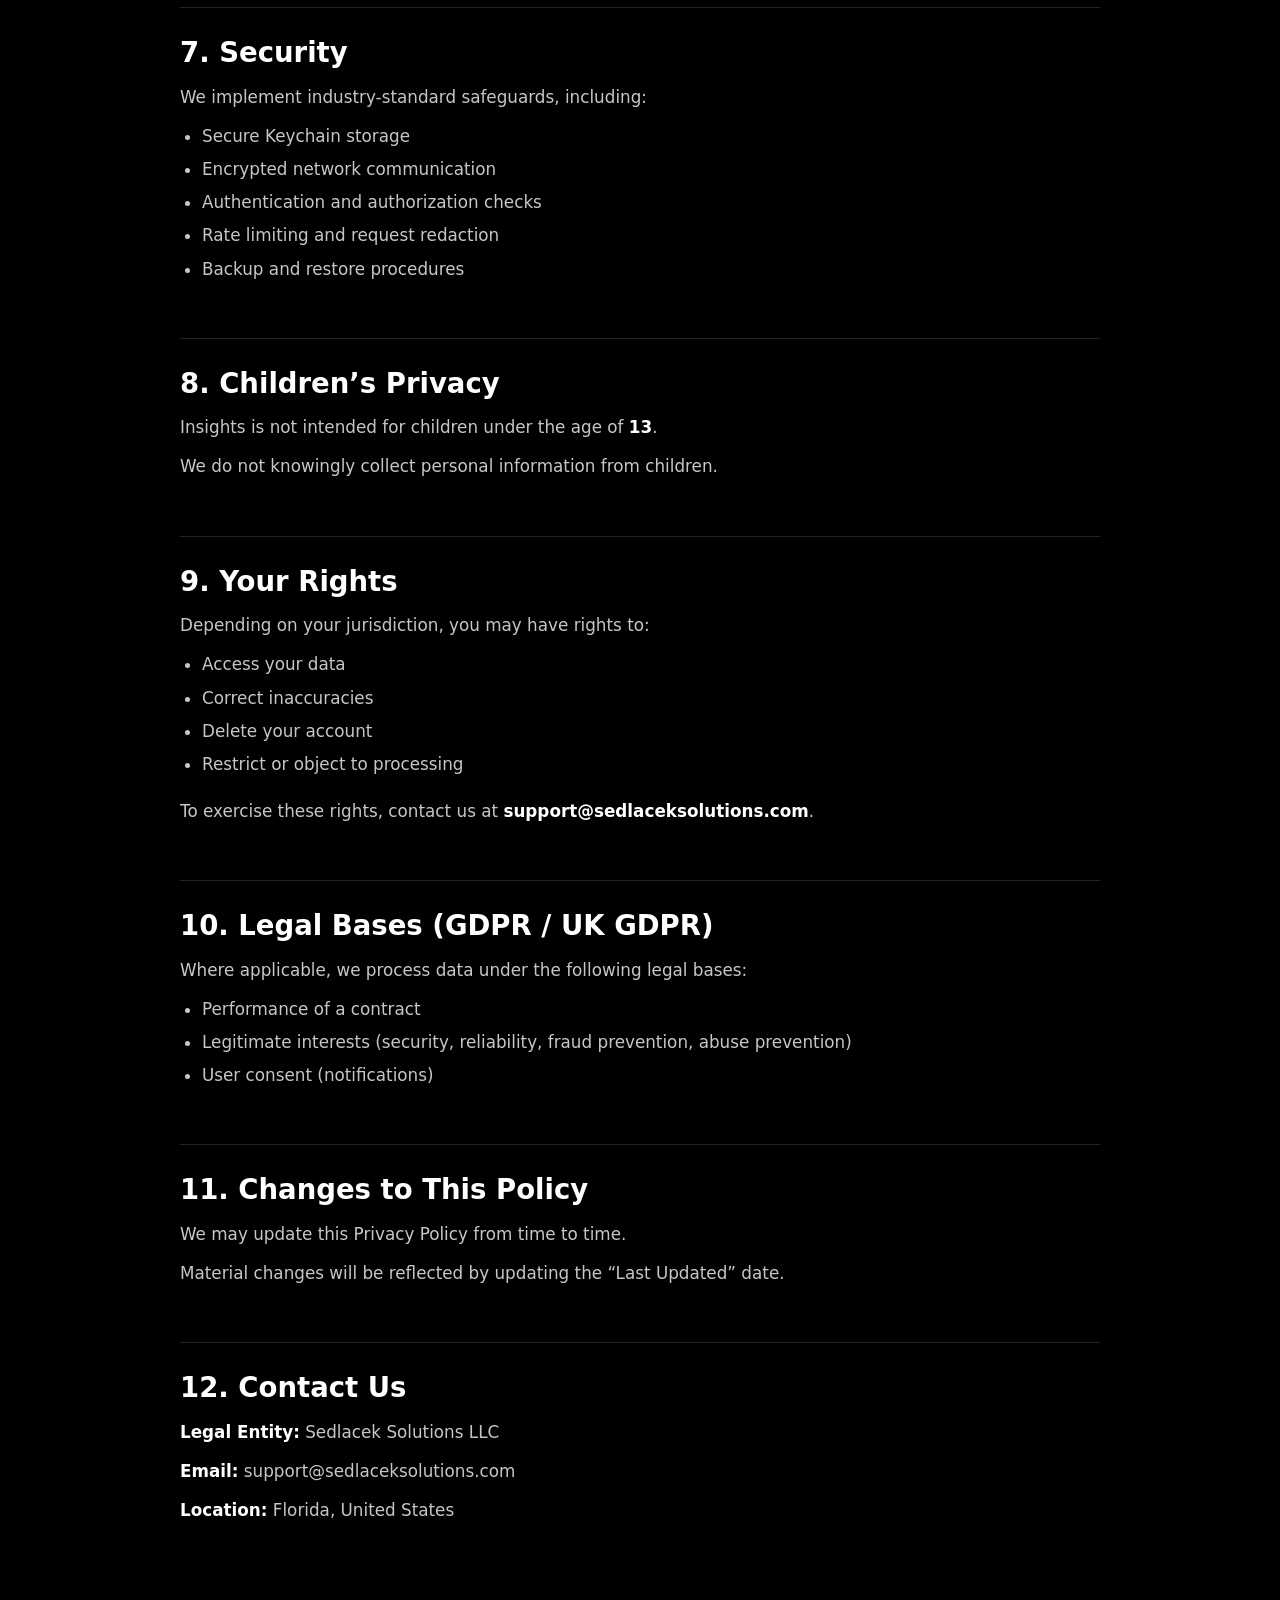
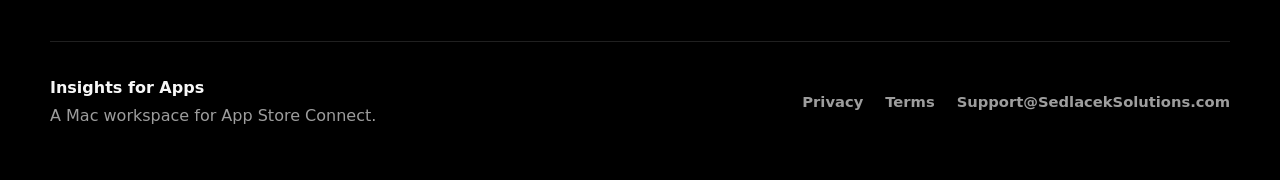
==== commit c7a65465: "Rename product branding" ====
--- a/privacy.html
+++ b/privacy.html
@@ -3,14 +3,14 @@
   <head>
     <meta charset="utf-8">
     <meta name="viewport" content="width=device-width, initial-scale=1">
-    <title>Privacy Policy - Insights for App Store Connect</title>
+    <title>Privacy Policy - Insights for Apps</title>
     <meta
       name="description"
-      content="Privacy Policy for Insights for App Store Connect."
+      content="Privacy Policy for Insights for Apps."
     >
     <meta name="theme-color" content="#000000">
-    <meta property="og:title" content="Privacy Policy - Insights for App Store Connect">
-    <meta property="og:description" content="Privacy Policy for Insights for App Store Connect.">
+    <meta property="og:title" content="Privacy Policy - Insights for Apps">
+    <meta property="og:description" content="Privacy Policy for Insights for Apps.">
     <meta property="og:type" content="website">
     <meta property="og:image" content="assets/hero-mockup.png">
     <link rel="icon" href="assets/app-icon.png">
@@ -19,7 +19,7 @@
   </head>
   <body class="legal-page">
     <header class="site-header" aria-label="Primary">
-      <a class="brand" href="index.html" aria-label="Insights for App Store Connect home">
+      <a class="brand" href="index.html" aria-label="Insights for Apps home">
         <img src="assets/app-icon.png" width="34" height="34" alt="">
         <span>Insights</span>
       </a>
@@ -28,13 +28,13 @@
 
     <main class="legal-main">
       <article class="legal-document">
-        <p class="section-kicker">Insights for App Store Connect</p>
+        <p class="section-kicker">Insights for Apps</p>
         <h1>Privacy Policy</h1>
         <p><strong>Effective Date:</strong> February 10, 2026</p>
         <p><strong>Last Updated:</strong> May 24, 2026</p>
 
         <p>
-          Insights for App Store Connect (&ldquo;<strong>Insights</strong>,&rdquo; &ldquo;<strong>we</strong>,&rdquo;
+          Insights for Apps (&ldquo;<strong>Insights</strong>,&rdquo; &ldquo;<strong>we</strong>,&rdquo;
           &ldquo;<strong>us</strong>,&rdquo; or &ldquo;<strong>our</strong>&rdquo;) provides a mobile and desktop client
           application for viewing App Store Connect analytics, transactions, customer reviews, and
           managing review responses on Apple platforms (iOS and macOS).
@@ -230,7 +230,7 @@
 
     <footer class="site-footer">
       <div>
-        <strong>Insights for App Store Connect</strong>
+        <strong>Insights for Apps</strong>
         <p>A Mac workspace for App Store Connect.</p>
       </div>
       <nav aria-label="Footer">
--- a/styles.css
+++ b/styles.css
@@ -82,21 +82,13 @@
     top 180ms ease;
 }
 
-.site-header.is-scrolled:not(:has(.solutions-menu.is-open)):not(:has(.solutions-menu[open])),
-.site-header:hover:not(:has(.solutions-menu.is-open)):not(:has(.solutions-menu[open])),
-.site-header.is-control-hovered:not(:has(.solutions-menu.is-open)):not(:has(.solutions-menu[open])) {
+.site-header.is-scrolled,
+.site-header:hover,
+.site-header.is-control-hovered,
+.site-header.has-open-menu {
   border-color: rgba(255, 255, 255, 0.12);
   background: rgba(14, 14, 16, 0.86);
   box-shadow: 0 16px 44px rgba(0, 0, 0, 0.28);
-  backdrop-filter: blur(18px);
-}
-
-.site-header.has-open-menu,
-.site-header:has(.solutions-menu.is-open),
-.site-header:has(.solutions-menu[open]) {
-  border: 1px solid rgba(255, 255, 255, 0.12);
-  background: rgba(14, 14, 16, 0.96);
-  box-shadow: 0 28px 80px rgba(0, 0, 0, 0.46);
   backdrop-filter: blur(18px);
 }
 
@@ -152,11 +144,15 @@
   pointer-events: auto;
 }
 
-.feature-nav details {
-  position: static;
-}
-
-.feature-nav summary,
+.workflow-menu {
+  position: relative;
+}
+
+.download-menu {
+  position: relative;
+  z-index: 1;
+}
+
 .nav-link {
   display: inline-flex;
   align-items: center;
@@ -171,38 +167,48 @@
     color 160ms ease;
 }
 
-.feature-nav summary::-webkit-details-marker {
+.workflow-menu summary {
+  list-style: none;
+}
+
+.workflow-menu summary::-webkit-details-marker {
   display: none;
 }
 
-.feature-nav summary::after {
-  display: none;
-}
-
-.feature-nav details[open] summary,
-.feature-nav details:hover summary,
-.feature-nav details:focus-within summary,
-.feature-nav summary:hover,
+.workflow-menu summary::after {
+  width: 6px;
+  height: 6px;
+  border-right: 1.5px solid currentColor;
+  border-bottom: 1.5px solid currentColor;
+  content: "";
+  opacity: 0.72;
+  transform: translateY(-2px) rotate(45deg);
+  transition: transform 160ms ease;
+}
+
+.workflow-menu[open] summary::after {
+  transform: translateY(1px) rotate(225deg);
+}
+
 .nav-link:hover,
-.nav-link:focus-visible {
+.nav-link:focus-visible,
+.workflow-menu[open] summary {
   background: rgba(255, 255, 255, 0.14);
   color: #ffffff;
 }
 
-.feature-menu {
-  position: fixed;
-  top: calc(var(--header-floating-top) + var(--header-floating-height) + 16px);
-  right: auto;
+.workflow-menu-panel {
+  position: absolute;
+  top: calc(100% + 12px);
   left: 50%;
-  display: block;
-  width: min(calc(100vw - (var(--header-floating-inset) * 2)), 1040px);
-  max-height: calc(100vh - var(--header-offset) - 16px);
-  padding: 30px;
-  overflow-y: auto;
+  display: grid;
+  gap: 6px;
+  width: min(320px, calc(100vw - 48px));
+  padding: 10px;
   border: 1px solid rgba(255, 255, 255, 0.12);
-  border-radius: 24px;
-  background: rgba(14, 14, 16, 0.96);
-  box-shadow: 0 28px 80px rgba(0, 0, 0, 0.38);
+  border-radius: 16px;
+  background: rgba(14, 14, 16, 0.94);
+  box-shadow: 0 24px 64px rgba(0, 0, 0, 0.4);
   backdrop-filter: blur(18px);
   opacity: 0;
   pointer-events: none;
@@ -212,117 +218,157 @@
     transform 160ms ease;
 }
 
-.feature-menu::before {
-  position: absolute;
-  right: 0;
-  bottom: 100%;
-  left: 0;
-  height: 1px;
-  content: "";
-}
-
-.site-header.has-open-menu .feature-menu,
-.site-header:has(.solutions-menu.is-open) .feature-menu,
-.site-header:has(.solutions-menu[open]) .feature-menu {
-  border-radius: 24px;
-}
-
-.feature-nav details[open] .feature-menu,
-.feature-nav details.is-open .feature-menu {
+.workflow-menu[open] .workflow-menu-panel {
   opacity: 1;
   pointer-events: auto;
   transform: translate(-50%, 0);
 }
 
-.solution-menu-layout {
-  display: block;
-}
-
-.solution-category {
-  min-width: 0;
-}
-
-.solution-category-stack {
-  display: grid;
-  grid-template-columns: repeat(3, minmax(0, 1fr));
-  gap: 16px;
-  min-width: 0;
-}
-
-.solution-category + .solution-category {
-  padding-left: 16px;
-  border-left: 1px solid rgba(255, 255, 255, 0.1);
-}
-
-.solution-category-title {
-  margin: 0 0 10px;
-  color: #a9a9a9;
-  font-size: 0.78rem;
-  font-weight: 780;
-  letter-spacing: 0;
-  text-transform: uppercase;
-}
-
-.solution-link-grid {
-  display: grid;
-  grid-template-columns: 1fr;
-  gap: 6px;
-}
-
-.solution-link {
+.workflow-menu-link {
   display: grid;
   grid-template-columns: 38px minmax(0, 1fr);
   align-items: center;
-  gap: 14px;
-  width: 100%;
-  min-height: 74px;
-  padding: 18px;
-  border-radius: 8px;
-  background: transparent;
+  gap: 12px;
+  padding: 14px;
+  border-radius: 10px;
   color: rgba(255, 255, 255, 0.78);
+  text-align: left;
   transition:
     background-color 160ms ease,
     color 160ms ease;
 }
 
-.solution-symbol {
+.workflow-symbol {
   display: grid;
   place-items: center;
   width: 38px;
   height: 38px;
   padding: 8px;
-  border-radius: 8px;
+  border-radius: 10px;
   background: rgba(57, 167, 255, 0.12);
 }
 
-.solution-symbol img {
+.workflow-symbol img {
+  width: 24px;
+  height: 24px;
+  object-fit: contain;
+}
+
+.workflow-menu-copy {
+  display: grid;
+  gap: 3px;
+}
+
+.workflow-menu-link strong {
+  color: #ffffff;
+  font-size: 0.98rem;
+  line-height: 1.18;
+}
+
+.workflow-menu-link small {
+  color: #a9a9a9;
+  font-size: 0.82rem;
+  line-height: 1.32;
+}
+
+.workflow-menu-link:hover,
+.workflow-menu-link:focus-visible {
+  background: rgba(255, 255, 255, 0.12);
+  color: #ffffff;
+}
+
+.download-menu summary {
+  list-style: none;
+}
+
+.download-menu summary::-webkit-details-marker {
+  display: none;
+}
+
+.download-menu-panel {
+  position: absolute;
+  top: calc(100% + 12px);
+  right: 0;
+  display: grid;
+  gap: 6px;
+  width: min(300px, calc(100vw - 48px));
+  padding: 10px;
+  border: 1px solid rgba(255, 255, 255, 0.12);
+  border-radius: 16px;
+  background: rgba(14, 14, 16, 0.94);
+  box-shadow: 0 24px 64px rgba(0, 0, 0, 0.4);
+  backdrop-filter: blur(18px);
+  opacity: 0;
+  pointer-events: none;
+  transform: translateY(-6px);
+  transition:
+    opacity 160ms ease,
+    transform 160ms ease;
+}
+
+.download-menu[open] .download-menu-panel {
+  opacity: 1;
+  pointer-events: auto;
+  transform: translateY(0);
+}
+
+.download-menu-link {
+  display: grid;
+  grid-template-columns: 40px minmax(0, 1fr);
+  align-items: center;
+  gap: 12px;
+  padding: 14px;
+  border-radius: 10px;
+  color: rgba(255, 255, 255, 0.78);
+  text-align: left;
+  transition:
+    background-color 160ms ease,
+    color 160ms ease;
+}
+
+.download-menu-link[href]:hover,
+.download-menu-link[href]:focus-visible {
+  background: rgba(255, 255, 255, 0.12);
+  color: #ffffff;
+}
+
+.download-menu-link.is-disabled {
+  cursor: default;
+  opacity: 0.62;
+}
+
+.download-symbol {
+  display: grid;
+  place-items: center;
+  width: 40px;
+  height: 40px;
+  padding: 8px;
+  border-radius: 10px;
+  background: rgba(57, 167, 255, 0.12);
+}
+
+.download-symbol img {
   max-width: 100%;
   max-height: 100%;
   filter: invert(68%) sepia(66%) saturate(1486%) hue-rotate(177deg) brightness(101%) contrast(101%);
   object-fit: contain;
 }
 
-.solution-link-copy {
+.download-menu-copy {
   display: grid;
   gap: 3px;
 }
 
-.solution-link strong {
-  color: #ffffff;
-  font-size: 1rem;
+.download-menu-link strong {
+  color: #ffffff;
+  font-size: 0.98rem;
   line-height: 1.18;
 }
 
-.solution-link small {
+.download-menu-link small {
   color: #a9a9a9;
   font-size: 0.82rem;
-  line-height: 1.25;
-}
-
-.solution-link:hover,
-.solution-link:focus-visible {
-  background: rgba(255, 255, 255, 0.12);
-  color: #ffffff;
+  line-height: 1.32;
 }
 
 .site-footer a {
@@ -364,12 +410,14 @@
 
 .header-cta:hover,
 .header-cta:focus-visible,
+.download-menu[open] .header-cta,
 .button:hover {
   transform: translateY(-1px);
 }
 
 .header-cta:hover,
-.header-cta:focus-visible {
+.header-cta:focus-visible,
+.download-menu[open] .header-cta {
   border-color: rgba(255, 255, 255, 0.36);
   background: rgba(255, 255, 255, 0.26);
   box-shadow:
@@ -383,12 +431,11 @@
   display: grid;
   align-content: start;
   justify-items: center;
-  min-height: clamp(760px, 86svh, 1040px);
-  padding: clamp(176px, 19vh, 236px) 24px clamp(180px, 24vh, 300px);
-  background: #8ea3ff;
-  color: #070707;
+  padding: clamp(112px, 13vh, 150px) 24px 56px;
+  background: #030303;
+  color: #f7f7f7;
   text-align: center;
-  overflow: hidden;
+  overflow: clip;
 }
 
 .hero > * {
@@ -407,33 +454,58 @@
   inset: 0;
   z-index: 0;
   background:
-    linear-gradient(180deg, rgba(0, 0, 0, 0) 0%, rgba(0, 0, 0, 0) 56%, #000000 100%),
-    radial-gradient(ellipse at 50% 42%, rgba(236, 240, 255, 0.58) 0%, rgba(236, 240, 255, 0.2) 26%, transparent 48%),
-    radial-gradient(ellipse at 78% 18%, rgba(185, 164, 255, 0.7) 0%, rgba(185, 164, 255, 0.34) 30%, transparent 54%),
-    linear-gradient(135deg, #7ea2ff 0%, #9a96ff 54%, #b2a8ff 100%);
+    linear-gradient(180deg, rgba(0, 0, 0, 0.12) 0%, rgba(0, 0, 0, 0.2) 42%, #000000 96%),
+    radial-gradient(ellipse at 50% 12%, rgba(142, 163, 255, 0.48) 0%, rgba(57, 167, 255, 0.16) 32%, transparent 62%),
+    radial-gradient(ellipse at 78% 34%, rgba(185, 164, 255, 0.34) 0%, rgba(185, 164, 255, 0.12) 34%, transparent 62%),
+    linear-gradient(180deg, #101219 0%, #050505 100%);
 }
 
 .hero::after {
   inset: -8%;
   z-index: 1;
-  background: radial-gradient(circle, rgba(13, 58, 230, 0.95) 0%, rgba(31, 91, 255, 0.58) 36%, rgba(31, 91, 255, 0) 68%);
+  background: radial-gradient(circle, rgba(57, 167, 255, 0.48) 0%, rgba(31, 91, 255, 0.22) 36%, rgba(31, 91, 255, 0) 68%);
   background-position: 0% 0%;
   background-repeat: no-repeat;
   background-size: 68% 68%;
-  filter: blur(34px);
-  mix-blend-mode: multiply;
+  filter: blur(38px);
+  mix-blend-mode: screen;
   animation: hero-blue-diagonal 16s ease-in-out infinite alternate;
 }
 
-.hero-app-icon {
-  width: 104px;
-  height: 104px;
-  margin-bottom: 28px;
-  border-radius: 24px;
-  animation: hero-icon-float 60s ease-in-out infinite;
-  box-shadow:
-    0 22px 66px rgba(41, 57, 166, 0.22),
-    0 2px 6px rgba(255, 255, 255, 0.65) inset;
+.hero-copy {
+  display: grid;
+  justify-items: center;
+  max-width: 940px;
+  z-index: 3;
+}
+
+.hero-product {
+  position: relative;
+  z-index: 1;
+  width: min(880px, calc(100vw - 64px));
+  margin: clamp(26px, 3.4vh, 40px) auto 0;
+  opacity: 1;
+}
+
+.hero-product::before {
+  position: absolute;
+  inset: 14% 10% -10%;
+  z-index: -1;
+  border-radius: 48%;
+  background: rgba(57, 167, 255, 0.18);
+  filter: blur(58px);
+  content: "";
+}
+
+.hero-product img {
+  display: block;
+  width: 100%;
+  height: auto;
+  border: 0;
+  border-radius: 0;
+  background: transparent;
+  box-shadow: none;
+  filter: saturate(0.96) brightness(0.92) contrast(1.03);
 }
 
 @keyframes hero-blue-diagonal {
@@ -443,17 +515,6 @@
 
   100% {
     background-position: 100% 100%;
-  }
-}
-
-@keyframes hero-icon-float {
-  0%,
-  100% {
-    transform: translate3d(0, 0, 0);
-  }
-
-  50% {
-    transform: translate3d(0, -8px, 0);
   }
 }
 
@@ -475,11 +536,11 @@
 
 h1 {
   max-width: 980px;
-  margin-bottom: 20px;
-  color: #ffffff;
-  font-size: 5rem;
-  font-weight: 430;
-  line-height: 1;
+  margin-bottom: 24px;
+  color: #ffffff;
+  font-size: 4.55rem;
+  font-weight: 520;
+  line-height: 0.98;
   letter-spacing: 0;
 }
 
@@ -498,12 +559,21 @@
   letter-spacing: 0;
 }
 
+.hero-title-line,
+.hero-lede-line {
+  display: block;
+}
+
+.hero-title-line {
+  white-space: nowrap;
+}
+
 .hero-lede {
-  max-width: 760px;
-  margin-bottom: 36px;
-  color: rgba(255, 255, 255, 0.78);
-  font-size: 1.55rem;
-  line-height: 1.22;
+  max-width: 740px;
+  margin-bottom: 34px;
+  color: rgba(255, 255, 255, 0.8);
+  font-size: 1.32rem;
+  line-height: 1.36;
 }
 
 .hero-actions {
@@ -563,14 +633,16 @@
 
 .social-proof {
   width: min(1060px, 100%);
-  margin-top: clamp(62px, 9vh, 104px);
+  margin: 0 auto;
+  padding: 28px 0 52px;
 }
 
 .social-proof-copy {
-  margin-bottom: 18px;
+  margin-bottom: 16px;
   color: rgba(255, 255, 255, 0.76);
-  font-size: 0.98rem;
+  font-size: 0.92rem;
   font-weight: 720;
+  text-align: center;
 }
 
 .social-proof-marquee {
@@ -589,7 +661,7 @@
 }
 
 .social-proof-row {
-  height: 52px;
+  height: 44px;
   overflow: hidden;
 }
 
@@ -613,8 +685,8 @@
 
 .social-proof-icon {
   flex: 0 0 auto;
-  width: 52px;
-  height: 52px;
+  width: 44px;
+  height: 44px;
   border: 1px solid rgba(255, 255, 255, 0.5);
   border-radius: 12px;
   background: rgba(255, 255, 255, 0.34);
@@ -663,66 +735,42 @@
   background: #f5f5f5;
 }
 
-.solution-feature-links {
+.question-section {
   width: min(1180px, calc(100% - 56px));
   margin: 0 auto;
-  padding: 82px 0 34px;
-}
-
-.solution-feature-heading {
-  display: grid;
-  gap: 0;
-  max-width: 720px;
+  padding: 64px 0 92px;
+}
+
+.question-heading {
+  display: grid;
+  max-width: 760px;
   margin-bottom: 30px;
 }
 
-.solution-feature-heading h2 {
-  font-size: clamp(2.25rem, 4vw, 3.45rem);
-}
-
-.solution-feature-groups {
-  display: grid;
-  gap: 42px;
-}
-
-.solution-feature-group {
-  display: grid;
-  gap: 14px;
-}
-
-.solution-feature-group h3 {
+.question-heading p:not(.section-kicker) {
+  max-width: 620px;
   margin: 0;
-  color: #a9a9a9;
-  font-size: 0.86rem;
-  font-weight: 780;
-  letter-spacing: 0;
-  text-transform: uppercase;
-}
-
-.solution-feature-grid {
+  color: #b8b8b8;
+  font-size: 1.12rem;
+}
+
+.question-grid {
   display: grid;
   grid-template-columns: repeat(3, minmax(0, 1fr));
   gap: 14px;
 }
 
-.solution-feature-grid-acquisition {
-  grid-template-columns: repeat(2, minmax(0, 1fr));
-}
-
-.solution-feature-grid-revenue {
-  grid-template-columns: repeat(2, minmax(0, 1fr));
-}
-
-.solution-feature-card {
-  display: grid;
-  grid-template-columns: 48px minmax(0, 1fr);
+.question-card {
+  display: grid;
   gap: 16px;
-  align-items: start;
-  min-height: 158px;
-  padding: 20px;
+  align-content: space-between;
+  min-height: 192px;
+  padding: 22px;
   border: 1px solid #242424;
   border-radius: 8px;
-  background: #111111;
+  background:
+    linear-gradient(135deg, rgba(57, 167, 255, 0.08), rgba(57, 167, 255, 0) 44%),
+    #111111;
   color: #ffffff;
   transition:
     border-color 160ms ease,
@@ -730,44 +778,42 @@
     transform 160ms ease;
 }
 
-.solution-feature-card:hover,
-.solution-feature-card:focus-visible {
+.question-card:hover,
+.question-card:focus-visible {
   border-color: rgba(57, 167, 255, 0.58);
-  background: #161616;
+  background-color: #161616;
   transform: translateY(-2px);
 }
 
-.solution-feature-card span {
-  display: grid;
-  gap: 8px;
-}
-
-.solution-feature-card strong {
-  font-size: 1.08rem;
-  line-height: 1.15;
-}
-
-.solution-feature-card small {
+.use-case-symbol {
+  display: grid;
+  place-items: center;
+  width: 42px;
+  height: 42px;
+  margin: 0;
+  border: 1px solid rgba(57, 167, 255, 0.24);
+  border-radius: 10px;
+  background: rgba(57, 167, 255, 0.1);
+  color: #39a7ff;
+}
+
+.use-case-symbol img {
+  display: block;
+  width: 25px;
+  height: 25px;
+  object-fit: contain;
+}
+
+.question-card strong {
+  max-width: 320px;
+  font-size: 1.35rem;
+  line-height: 1.12;
+}
+
+.question-card small {
   color: #b8b8b8;
-  font-size: 0.95rem;
-  line-height: 1.42;
-}
-
-.sf-symbol {
-  display: grid;
-  place-items: center;
-  width: 48px;
-  height: 48px;
-  padding: 10px;
-  border-radius: 8px;
-  background: rgba(57, 167, 255, 0.12);
-}
-
-.sf-symbol img {
-  max-width: 100%;
-  max-height: 100%;
-  filter: invert(68%) sepia(66%) saturate(1486%) hue-rotate(177deg) brightness(101%) contrast(101%);
-  object-fit: contain;
+  font-size: 0.98rem;
+  line-height: 1.36;
 }
 
 .feature-stack {
@@ -1473,13 +1519,12 @@
   }
 
   .hero {
-    min-height: 700px;
-    padding-top: 156px;
-    padding-bottom: 140px;
+    min-height: 820px;
+    padding-top: 140px;
   }
 
   h1 {
-    font-size: 4.7rem;
+    font-size: 3.75rem;
   }
 
   h2 {
@@ -1491,15 +1536,7 @@
     gap: 28px;
   }
 
-  .solution-feature-grid {
-    grid-template-columns: repeat(2, minmax(0, 1fr));
-  }
-
-  .solution-feature-grid-acquisition {
-    grid-template-columns: repeat(2, minmax(0, 1fr));
-  }
-
-  .solution-feature-grid-revenue {
+  .question-grid {
     grid-template-columns: repeat(2, minmax(0, 1fr));
   }
 
@@ -1524,13 +1561,11 @@
 }
 
 @media (max-width: 900px) {
-  .solution-feature-grid,
-  .solution-feature-grid-acquisition,
-  .solution-feature-grid-revenue {
+  .question-grid {
     grid-template-columns: 1fr;
   }
 
-  .solution-feature-card {
+  .question-card {
     min-height: 0;
   }
 }
@@ -1550,6 +1585,7 @@
     min-height: 58px;
     padding: 10px 16px;
     border-radius: 18px;
+    gap: 8px;
   }
 
   .brand {
@@ -1560,73 +1596,27 @@
     display: none;
   }
 
-  .header-cta {
+  .download-menu {
     display: none;
   }
 
   .feature-nav {
-    font-size: 0.88rem;
-  }
-
-  .feature-nav summary {
+    gap: 0;
+    font-size: 0.76rem;
+  }
+
+  .nav-link {
     min-height: 38px;
-    padding-inline: 10px;
-  }
-
-  .feature-menu {
-    top: calc(var(--header-floating-top) + var(--header-floating-height) + 10px);
-    right: var(--header-floating-inset);
-    left: var(--header-floating-inset);
-    width: auto;
-    max-height: calc(100vh - 154px);
-    padding: 18px;
-    border-radius: 18px;
-    transform: translateY(-6px);
-  }
-
-  .site-header.has-open-menu .feature-menu,
-  .site-header:has(.solutions-menu.is-open) .feature-menu,
-  .site-header:has(.solutions-menu[open]) .feature-menu {
-    border-radius: 18px;
-  }
-
-  .feature-nav details[open] .feature-menu,
-  .feature-nav details.is-open .feature-menu {
-    transform: translateY(0);
-  }
-
-  .solution-category-stack {
-    grid-template-columns: 1fr;
-  }
-
-  .solution-category + .solution-category {
-    padding-top: 14px;
-    padding-left: 0;
-    border-top: 1px solid rgba(255, 255, 255, 0.1);
-    border-left: 0;
-  }
-
-  .solution-link {
-    grid-template-columns: 34px minmax(0, 1fr);
-    min-height: 0;
-    padding: 14px;
-    gap: 12px;
-  }
-
-  .solution-symbol {
-    width: 34px;
-    height: 34px;
-    padding: 7px;
+    padding-inline: 6px;
   }
 
   .hero {
-    min-height: 640px;
-    padding: 126px 18px 92px;
+    padding: 112px 18px 42px;
   }
 
   h1 {
-    font-size: 3.75rem;
-    line-height: 1;
+    font-size: 3.05rem;
+    line-height: 1.02;
   }
 
   h2 {
@@ -1634,12 +1624,13 @@
   }
 
   .hero-lede {
-    margin-bottom: 34px;
-    font-size: 1.25rem;
+    margin-bottom: 30px;
+    font-size: 1.1rem;
   }
 
   .social-proof {
-    margin-top: 46px;
+    width: 100%;
+    padding: 22px 0 42px;
   }
 
   .social-proof-copy {
@@ -1669,11 +1660,9 @@
     border-radius: 10px;
   }
 
-  .hero-app-icon {
-    width: 92px;
-    height: 92px;
-    margin-bottom: 24px;
-    border-radius: 21px;
+  .hero-product {
+    width: min(100%, 640px);
+    margin-top: 34px;
   }
 
   .hero-actions,
@@ -1694,7 +1683,7 @@
   }
 
   .feature-stack,
-  .solution-feature-links,
+  .question-section,
   .pricing-section,
   .faq-section,
   .site-footer,
@@ -1702,35 +1691,21 @@
     width: calc(100% - 36px);
   }
 
-  .solution-feature-links {
-    padding: 56px 0 10px;
-  }
-
-  .solution-feature-heading {
+  .question-section {
+    padding: 64px 0 36px;
+  }
+
+  .question-heading {
     margin-bottom: 22px;
   }
 
-  .solution-feature-grid {
+  .question-grid {
     grid-template-columns: 1fr;
   }
 
-  .solution-feature-grid-acquisition {
-    grid-template-columns: 1fr;
-  }
-
-  .solution-feature-grid-revenue {
-    grid-template-columns: 1fr;
-  }
-
-  .solution-feature-card {
-    grid-template-columns: 44px minmax(0, 1fr);
+  .question-card {
     min-height: 0;
     padding: 18px;
-  }
-
-  .sf-symbol {
-    width: 44px;
-    height: 44px;
   }
 
   .pricing-section {
@@ -1813,6 +1788,24 @@
 
   .site-footer nav {
     justify-content: flex-start;
+  }
+}
+
+@media (max-width: 520px) {
+  h1 {
+    font-size: 2.55rem;
+  }
+}
+
+@media (max-width: 380px) {
+  h1 {
+    font-size: 2.35rem;
+  }
+}
+
+@media (max-width: 340px) {
+  h1 {
+    font-size: 2.05rem;
   }
 }
 
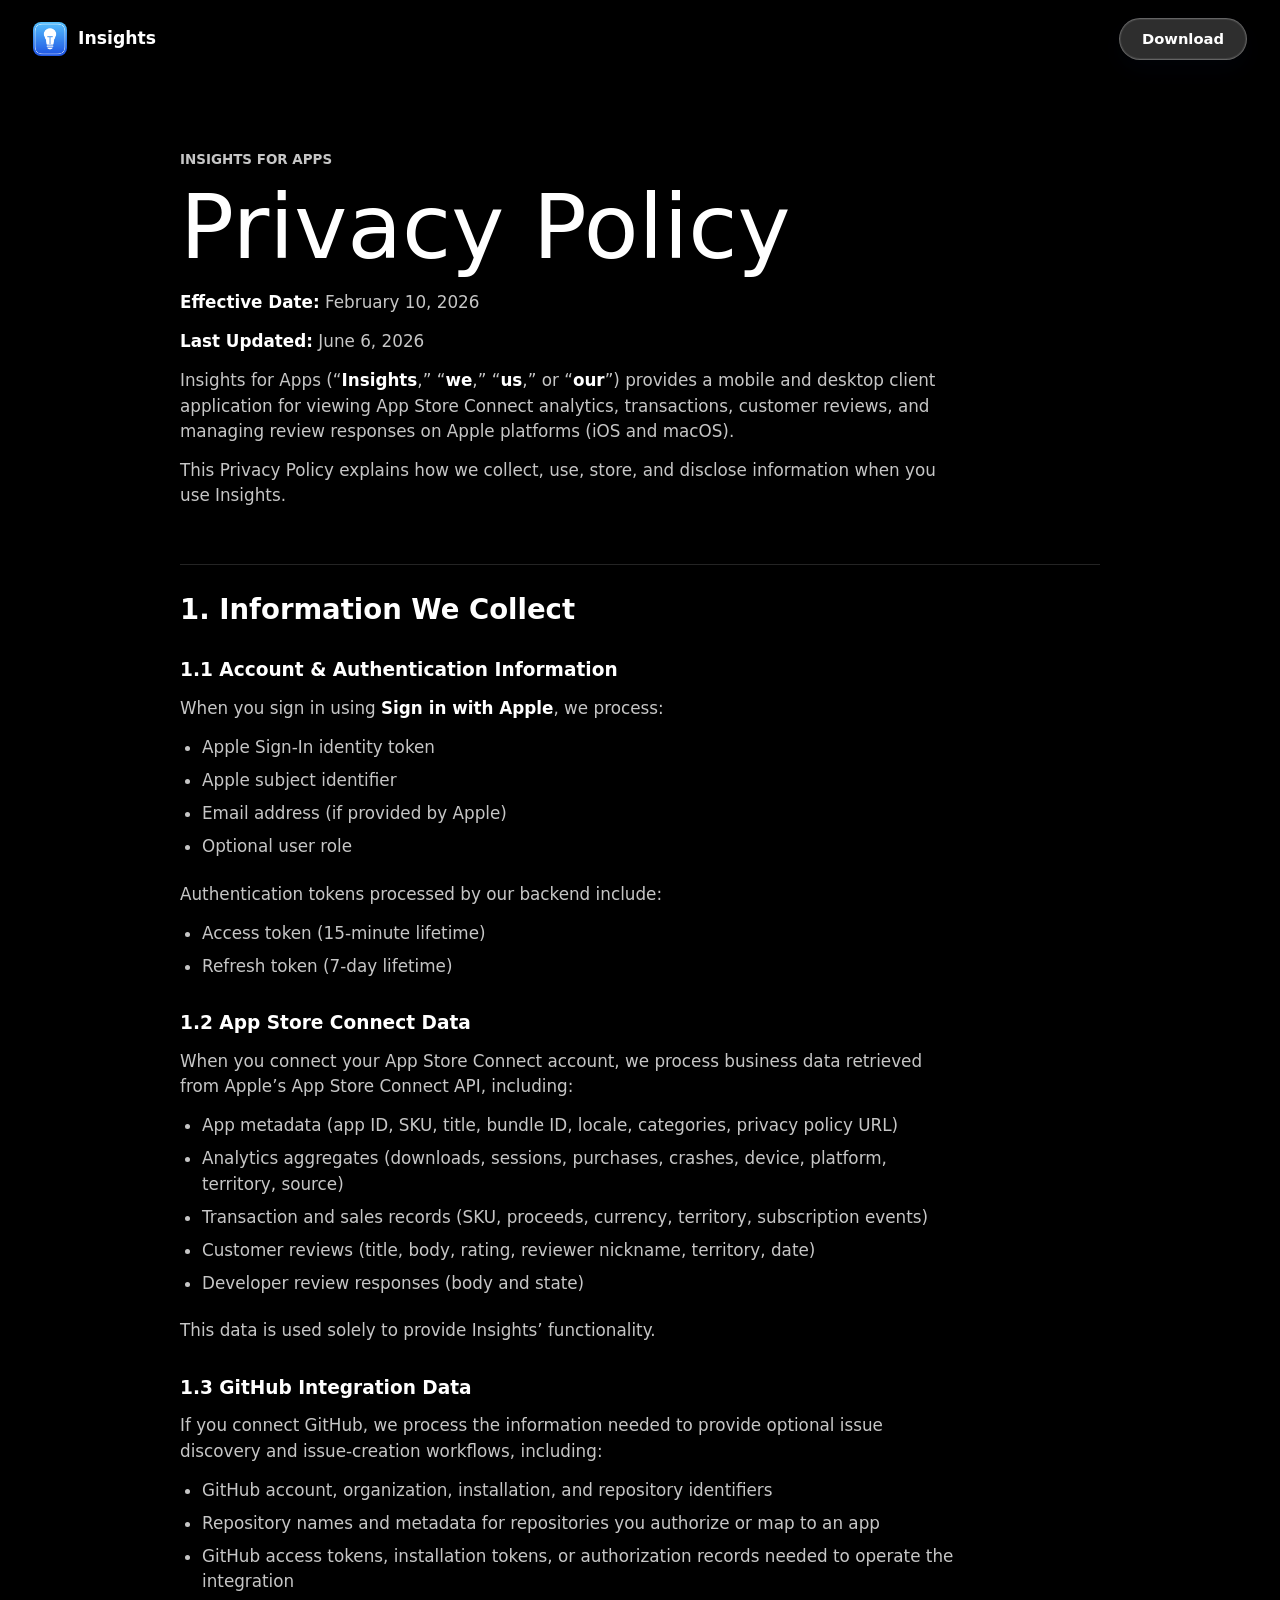
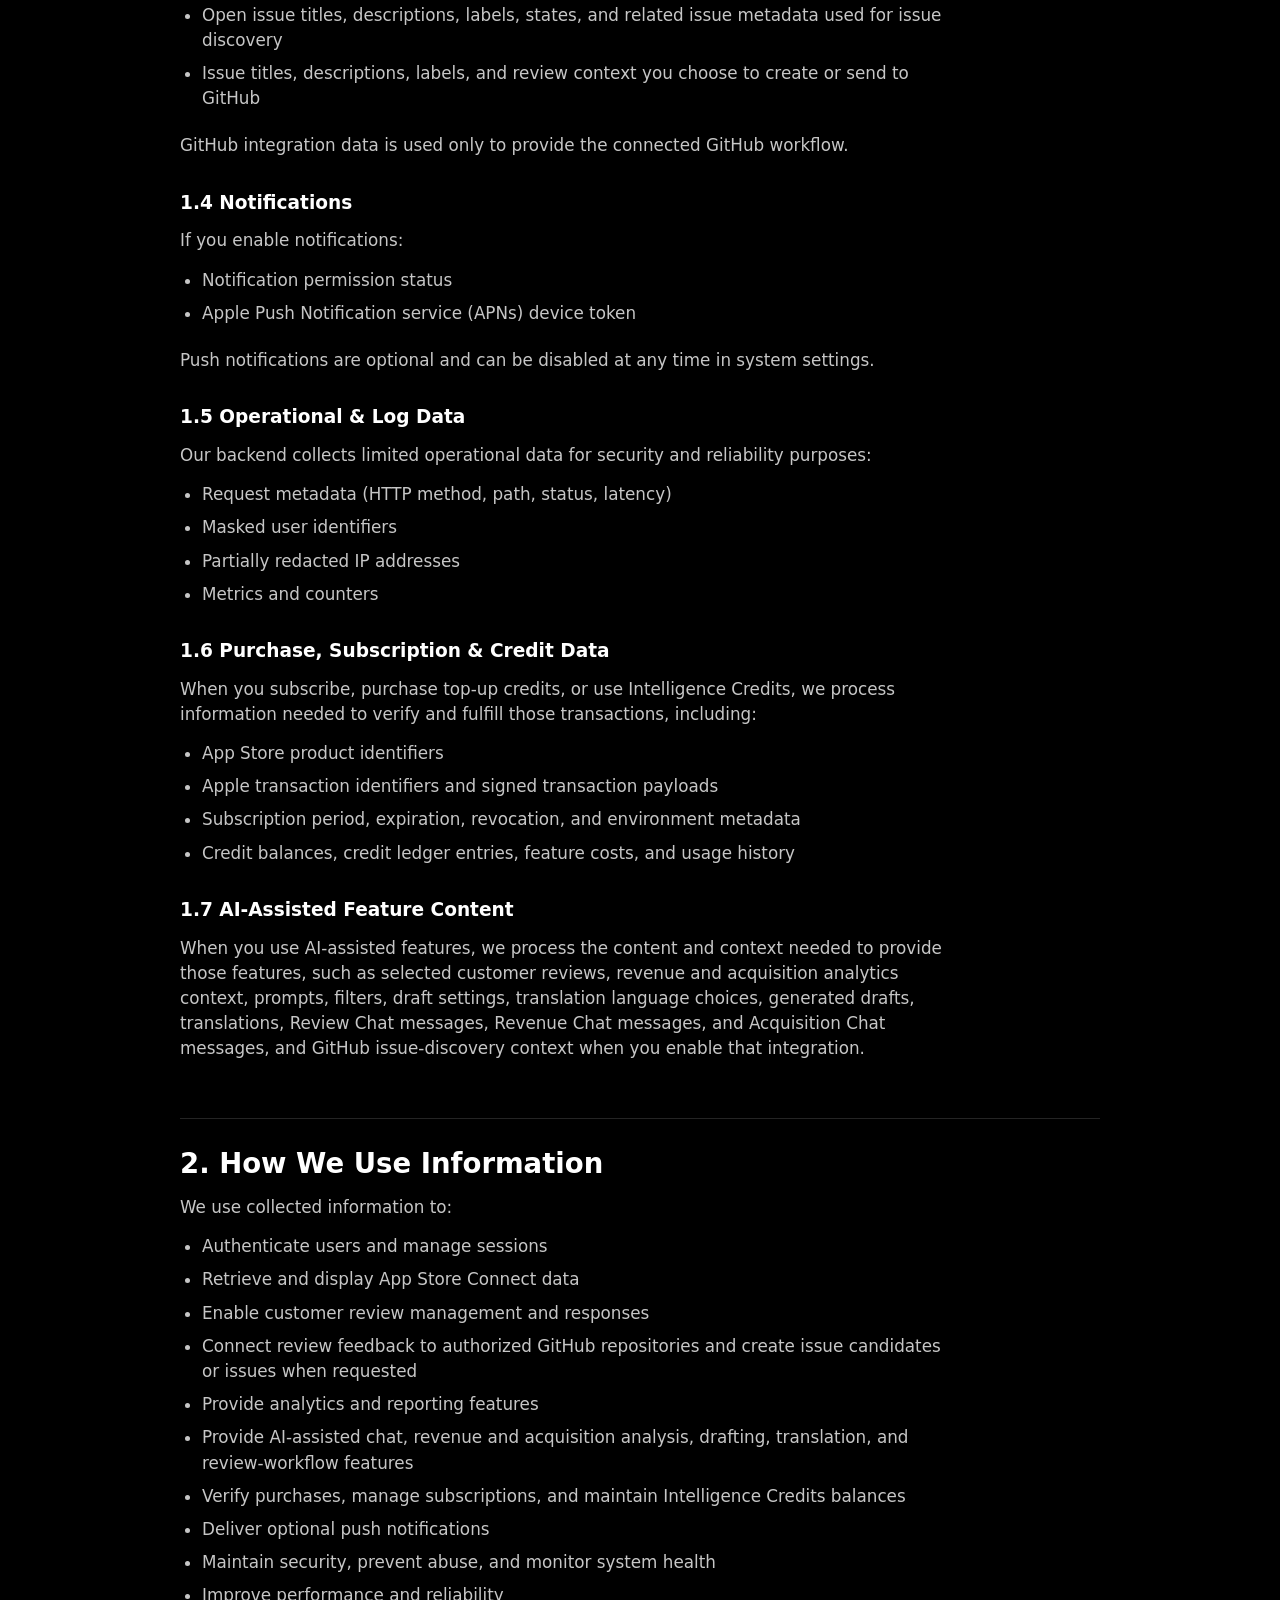
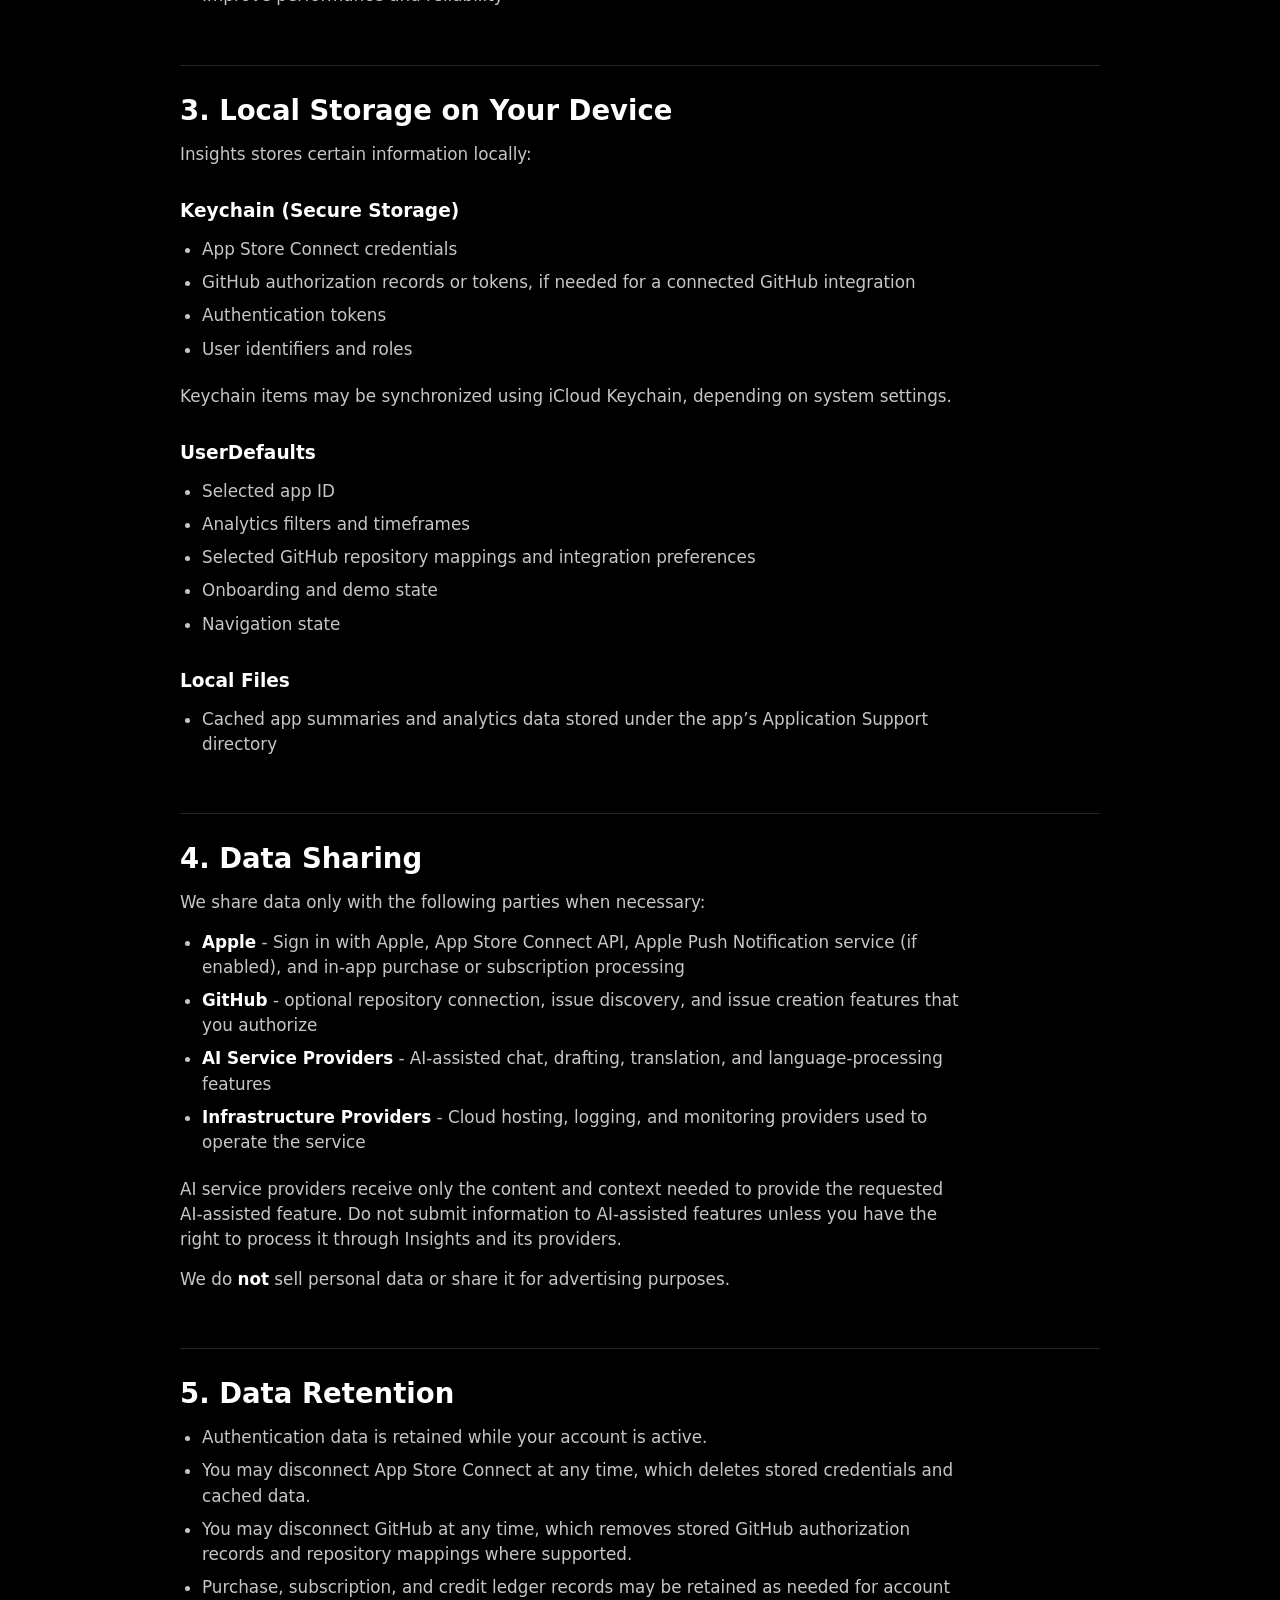
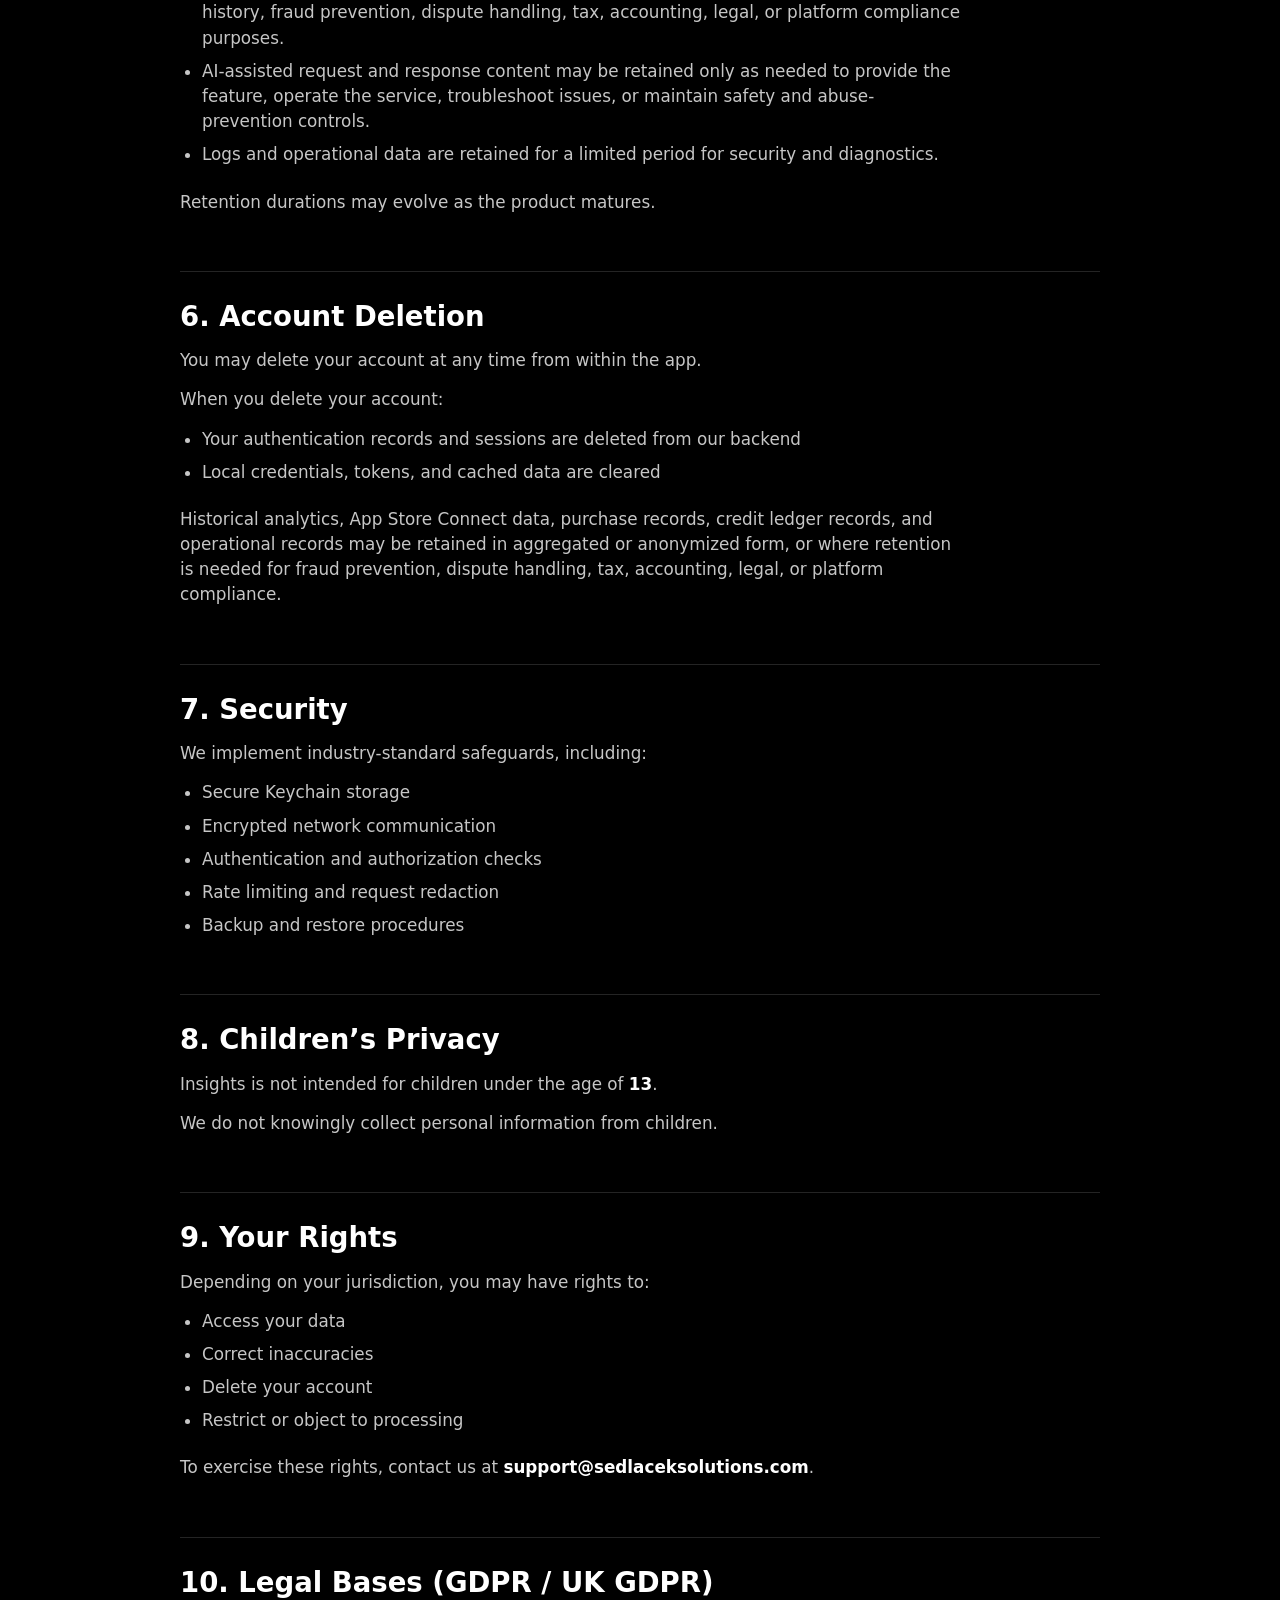
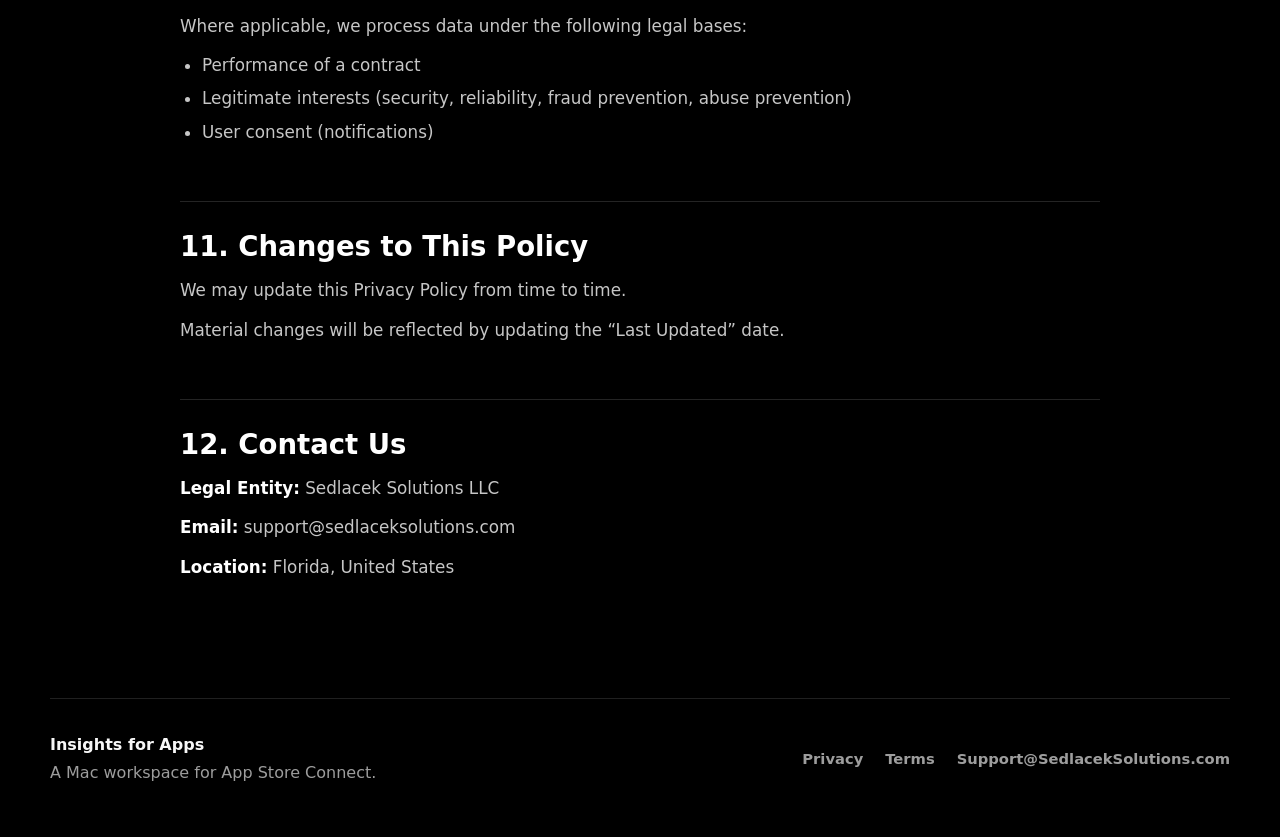
==== commit 9b17836f: "Add subscriptions and GitHub issue flows to landing page" ====
--- a/privacy.html
+++ b/privacy.html
@@ -31,7 +31,7 @@
         <p class="section-kicker">Insights for Apps</p>
         <h1>Privacy Policy</h1>
         <p><strong>Effective Date:</strong> February 10, 2026</p>
-        <p><strong>Last Updated:</strong> May 24, 2026</p>
+        <p><strong>Last Updated:</strong> June 6, 2026</p>
 
         <p>
           Insights for Apps (&ldquo;<strong>Insights</strong>,&rdquo; &ldquo;<strong>we</strong>,&rdquo;
@@ -73,7 +73,21 @@
         </ul>
         <p>This data is used solely to provide Insights&rsquo; functionality.</p>
 
-        <h3>1.3 Notifications</h3>
+        <h3>1.3 GitHub Integration Data</h3>
+        <p>
+          If you connect GitHub, we process the information needed to provide optional issue
+          discovery and issue-creation workflows, including:
+        </p>
+        <ul>
+          <li>GitHub account, organization, installation, and repository identifiers</li>
+          <li>Repository names and metadata for repositories you authorize or map to an app</li>
+          <li>GitHub access tokens, installation tokens, or authorization records needed to operate the integration</li>
+          <li>Open issue titles, descriptions, labels, states, and related issue metadata used for issue discovery</li>
+          <li>Issue titles, descriptions, labels, and review context you choose to create or send to GitHub</li>
+        </ul>
+        <p>GitHub integration data is used only to provide the connected GitHub workflow.</p>
+
+        <h3>1.4 Notifications</h3>
         <p>If you enable notifications:</p>
         <ul>
           <li>Notification permission status</li>
@@ -81,7 +95,7 @@
         </ul>
         <p>Push notifications are optional and can be disabled at any time in system settings.</p>
 
-        <h3>1.4 Operational &amp; Log Data</h3>
+        <h3>1.5 Operational &amp; Log Data</h3>
         <p>Our backend collects limited operational data for security and reliability purposes:</p>
         <ul>
           <li>Request metadata (HTTP method, path, status, latency)</li>
@@ -90,7 +104,7 @@
           <li>Metrics and counters</li>
         </ul>
 
-        <h3>1.5 Purchase, Subscription &amp; Credit Data</h3>
+        <h3>1.6 Purchase, Subscription &amp; Credit Data</h3>
         <p>
           When you subscribe, purchase top-up credits, or use Intelligence Credits, we process
           information needed to verify and fulfill those transactions, including:
@@ -102,13 +116,13 @@
           <li>Credit balances, credit ledger entries, feature costs, and usage history</li>
         </ul>
 
-        <h3>1.6 AI-Assisted Feature Content</h3>
+        <h3>1.7 AI-Assisted Feature Content</h3>
         <p>
           When you use AI-assisted features, we process the content and context needed to provide
           those features, such as selected customer reviews, revenue and acquisition analytics
           context, prompts, filters, draft settings, translation language choices, generated
           drafts, translations, Review Chat messages, Revenue Chat messages, and Acquisition Chat
-          messages.
+          messages, and GitHub issue-discovery context when you enable that integration.
         </p>
 
         <h2>2. How We Use Information</h2>
@@ -117,6 +131,7 @@
           <li>Authenticate users and manage sessions</li>
           <li>Retrieve and display App Store Connect data</li>
           <li>Enable customer review management and responses</li>
+          <li>Connect review feedback to authorized GitHub repositories and create issue candidates or issues when requested</li>
           <li>Provide analytics and reporting features</li>
           <li>Provide AI-assisted chat, revenue and acquisition analysis, drafting, translation, and review-workflow features</li>
           <li>Verify purchases, manage subscriptions, and maintain Intelligence Credits balances</li>
@@ -130,6 +145,7 @@
         <h3>Keychain (Secure Storage)</h3>
         <ul>
           <li>App Store Connect credentials</li>
+          <li>GitHub authorization records or tokens, if needed for a connected GitHub integration</li>
           <li>Authentication tokens</li>
           <li>User identifiers and roles</li>
         </ul>
@@ -139,6 +155,7 @@
         <ul>
           <li>Selected app ID</li>
           <li>Analytics filters and timeframes</li>
+          <li>Selected GitHub repository mappings and integration preferences</li>
           <li>Onboarding and demo state</li>
           <li>Navigation state</li>
         </ul>
@@ -152,6 +169,7 @@
         <p>We share data only with the following parties when necessary:</p>
         <ul>
           <li><strong>Apple</strong> - Sign in with Apple, App Store Connect API, Apple Push Notification service (if enabled), and in-app purchase or subscription processing</li>
+          <li><strong>GitHub</strong> - optional repository connection, issue discovery, and issue creation features that you authorize</li>
           <li><strong>AI Service Providers</strong> - AI-assisted chat, drafting, translation, and language-processing features</li>
           <li><strong>Infrastructure Providers</strong> - Cloud hosting, logging, and monitoring providers used to operate the service</li>
         </ul>
@@ -166,6 +184,7 @@
         <ul>
           <li>Authentication data is retained while your account is active.</li>
           <li>You may disconnect App Store Connect at any time, which deletes stored credentials and cached data.</li>
+          <li>You may disconnect GitHub at any time, which removes stored GitHub authorization records and repository mappings where supported.</li>
           <li>Purchase, subscription, and credit ledger records may be retained as needed for account history, fraud prevention, dispute handling, tax, accounting, legal, or platform compliance purposes.</li>
           <li>AI-assisted request and response content may be retained only as needed to provide the feature, operate the service, troubleshoot issues, or maintain safety and abuse-prevention controls.</li>
           <li>Logs and operational data are retained for a limited period for security and diagnostics.</li>
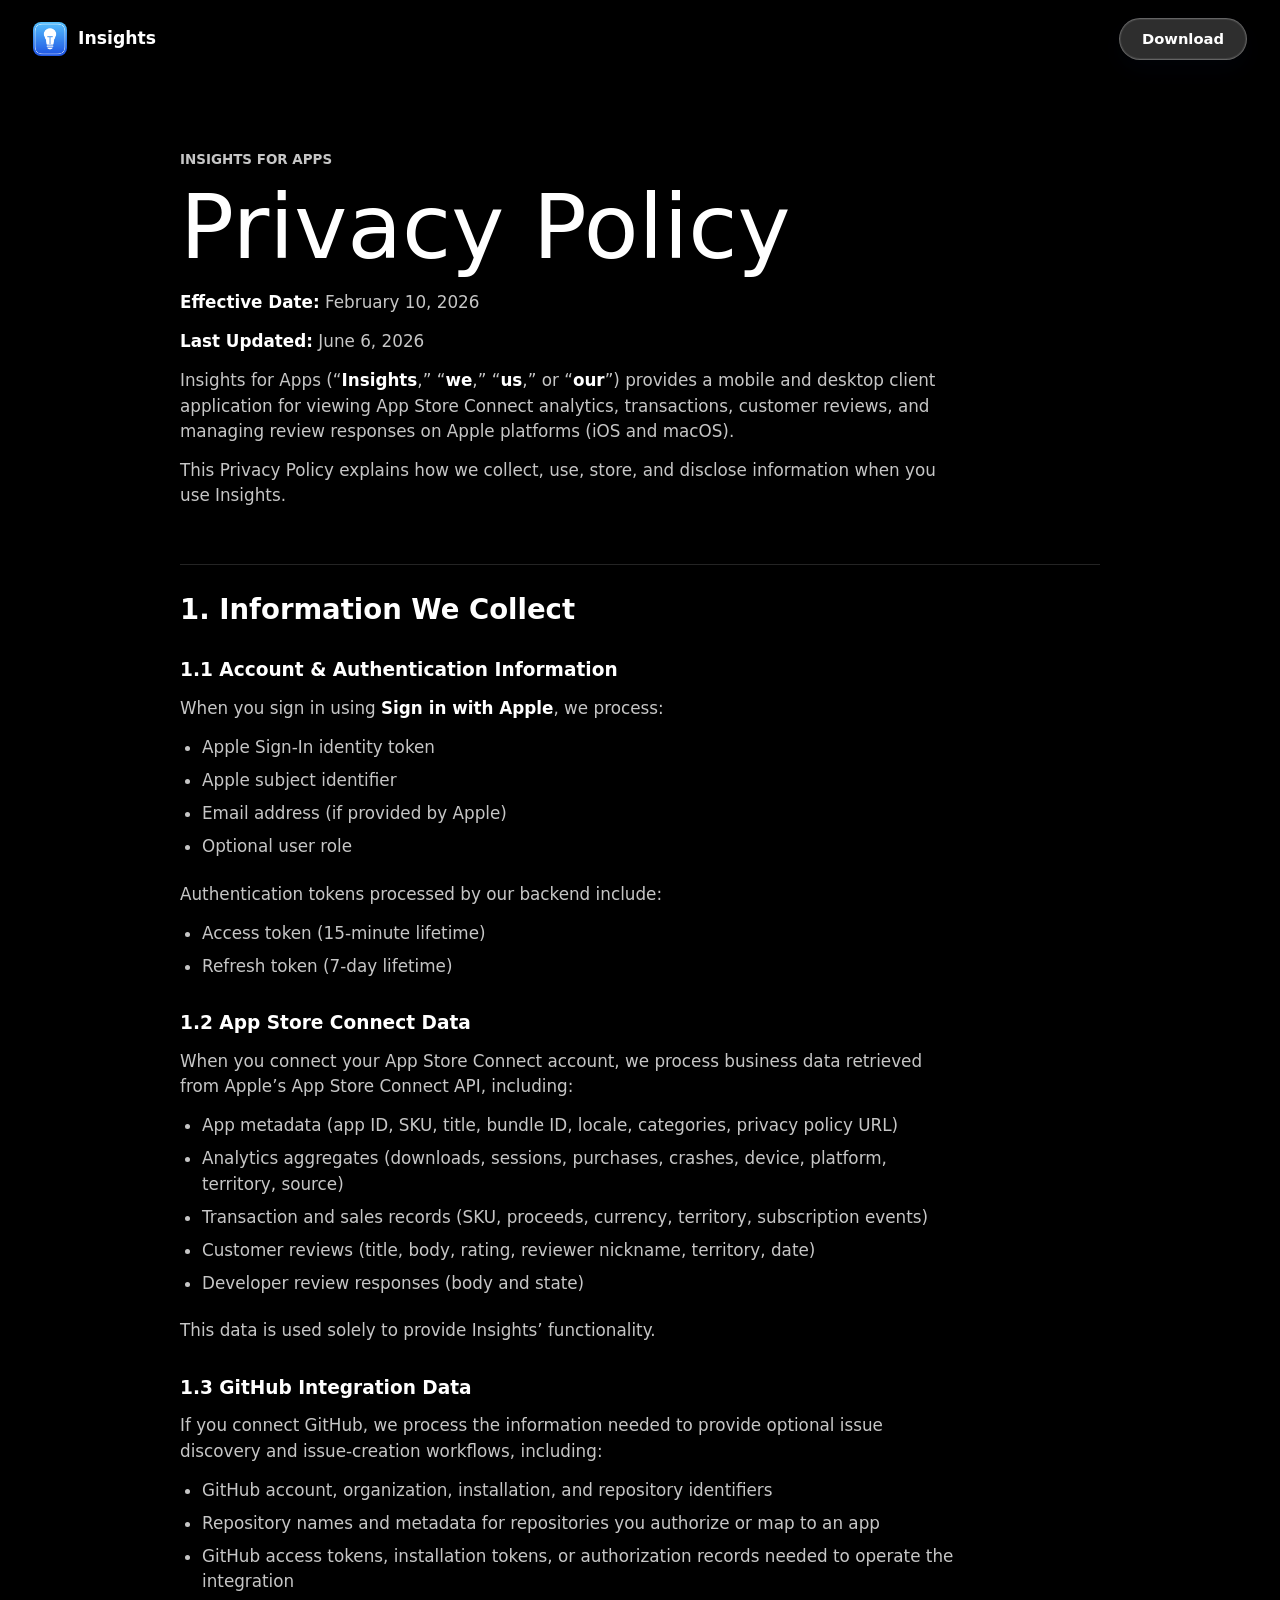
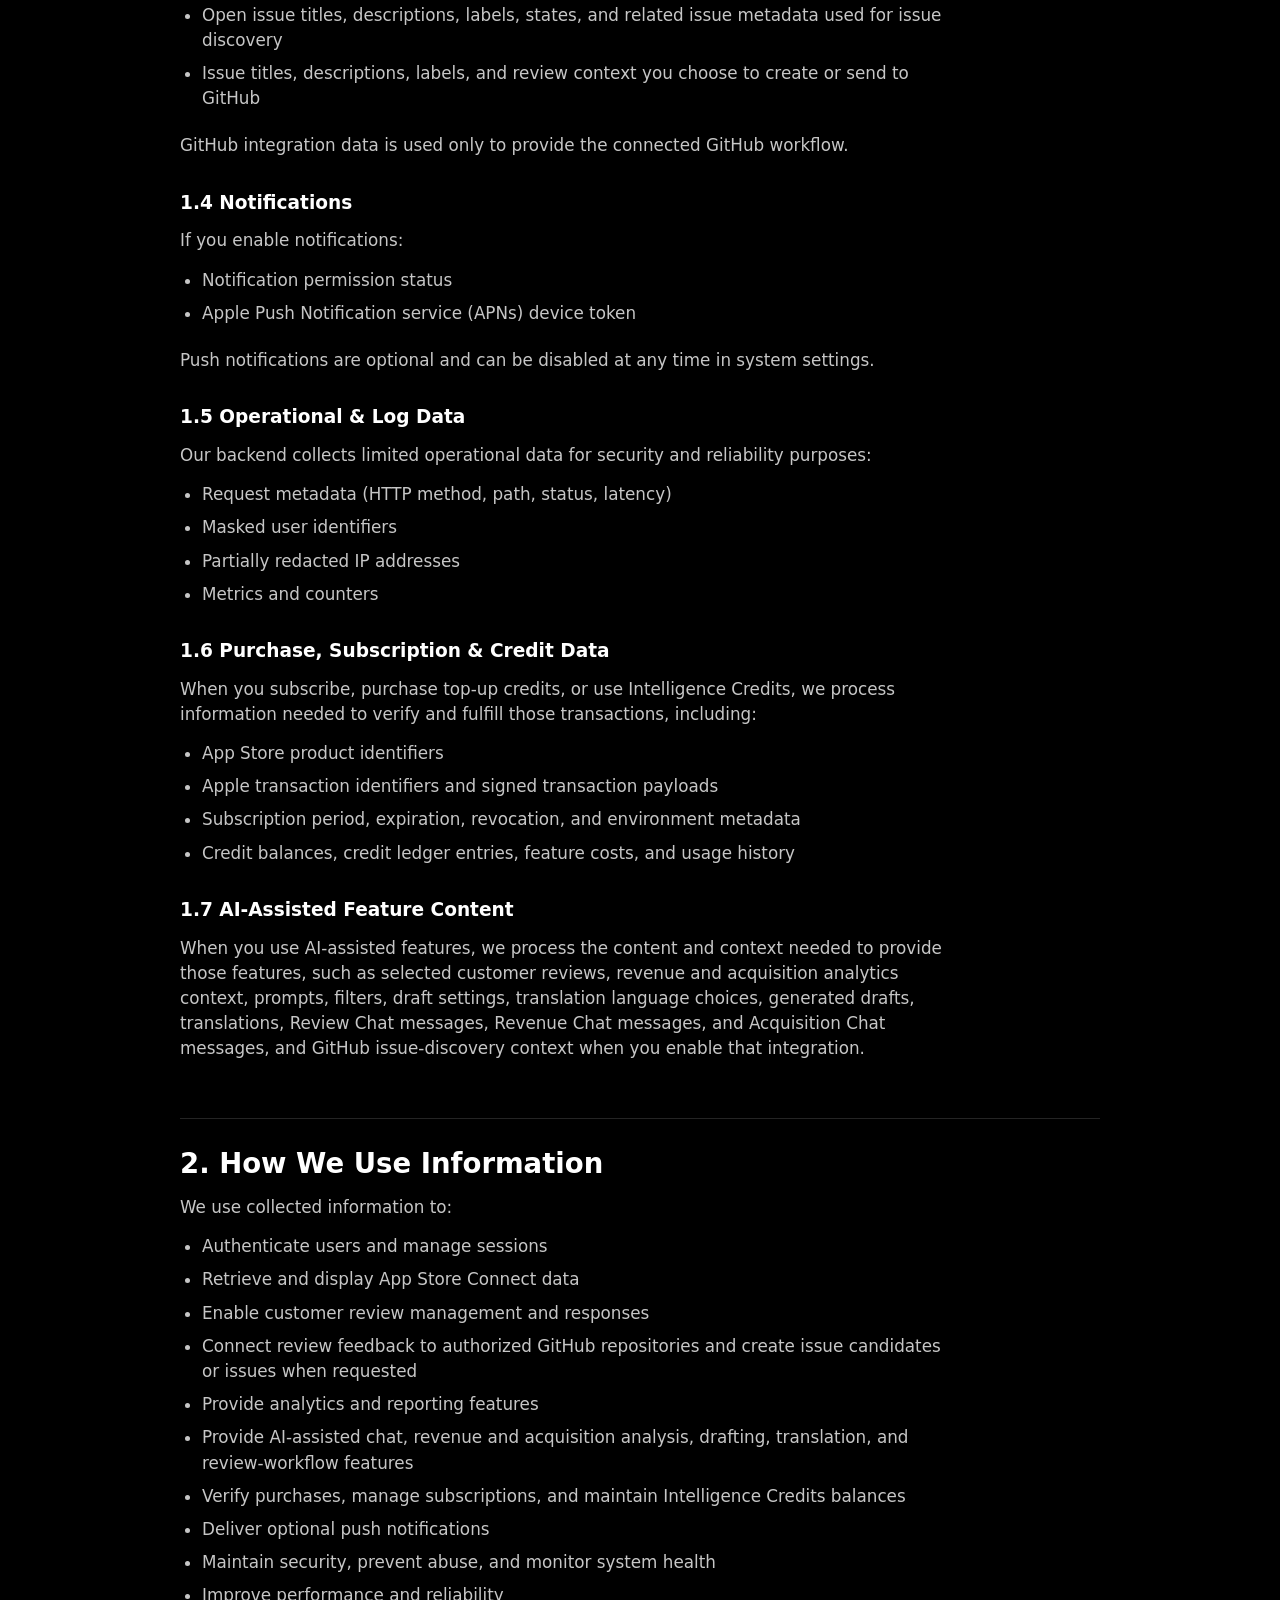
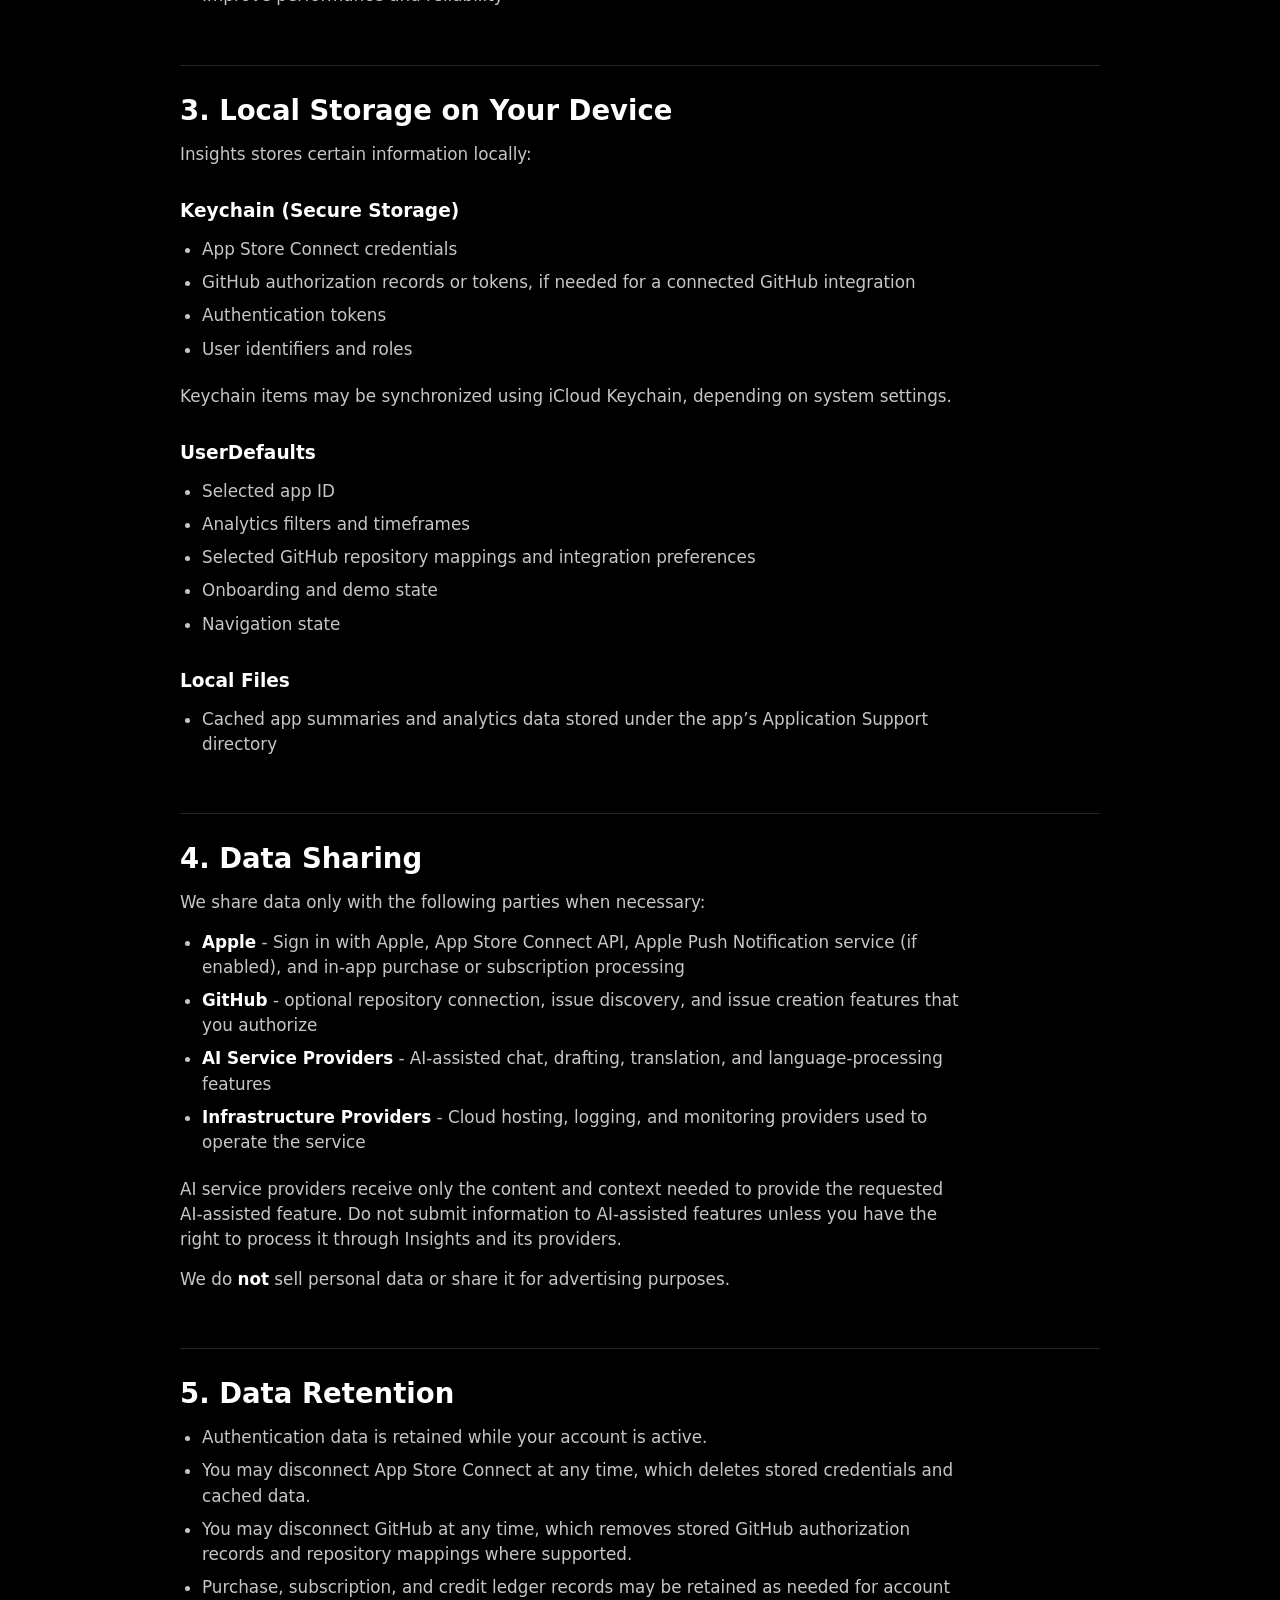
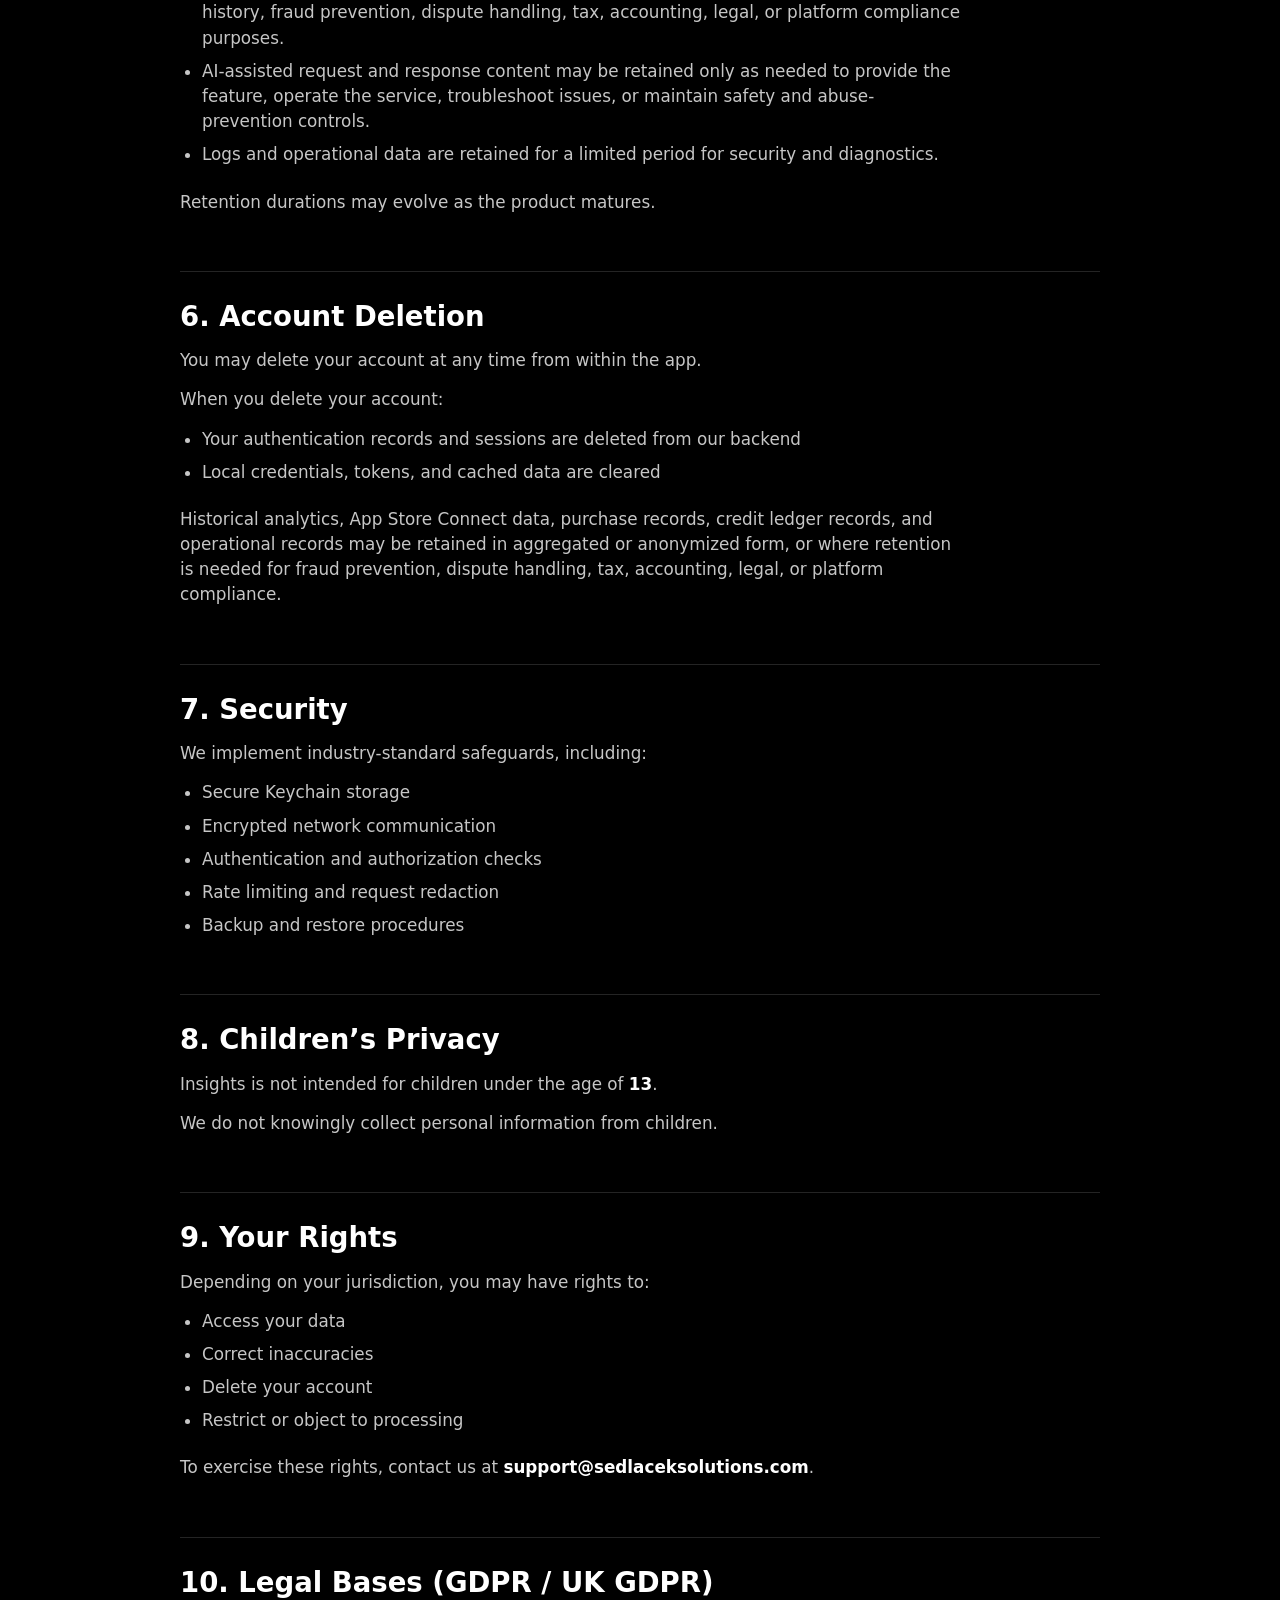
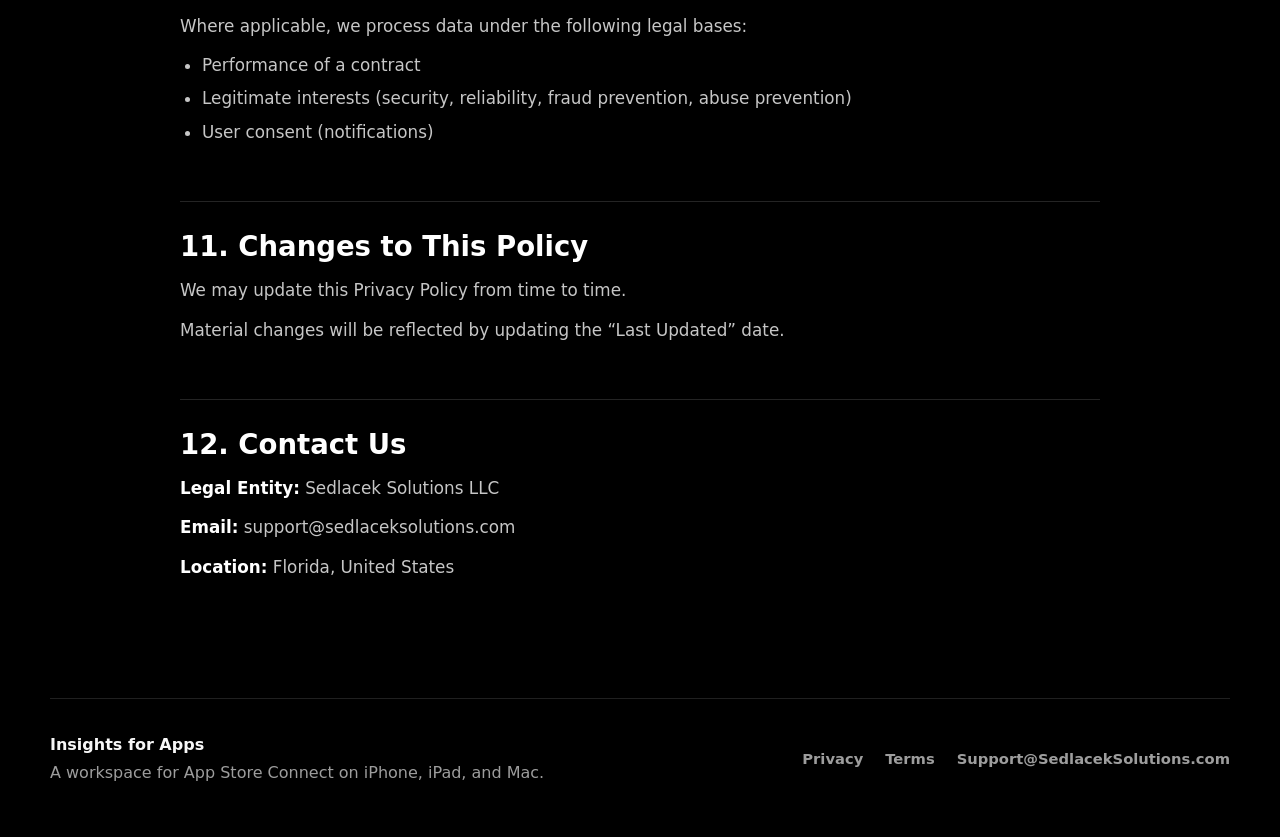
==== commit fde54883: "Expand landing page copy for iPhone and iPad support" ====
--- a/privacy.html
+++ b/privacy.html
@@ -250,7 +250,7 @@
     <footer class="site-footer">
       <div>
         <strong>Insights for Apps</strong>
-        <p>A Mac workspace for App Store Connect.</p>
+        <p>A workspace for App Store Connect on iPhone, iPad, and Mac.</p>
       </div>
       <nav aria-label="Footer">
         <a aria-current="page" href="privacy.html">Privacy</a>
--- a/styles.css
+++ b/styles.css
@@ -332,11 +332,6 @@
   color: #ffffff;
 }
 
-.download-menu-link.is-disabled {
-  cursor: default;
-  opacity: 0.62;
-}
-
 .download-symbol {
   display: grid;
   place-items: center;
@@ -587,8 +582,7 @@
   gap: 16px;
 }
 
-.store-badge-link,
-.store-badge-coming-soon {
+.store-badge-link {
   display: inline-flex;
   align-items: center;
   justify-content: flex-start;
@@ -606,15 +600,6 @@
 .store-badge-link:focus-visible {
   filter: brightness(1.08);
   transform: translateY(-1px);
-}
-
-.store-badge-coming-soon {
-  flex-direction: column;
-  gap: 7px;
-  color: rgba(255, 255, 255, 0.74);
-  font-size: 0.78rem;
-  font-weight: 680;
-  line-height: 1;
 }
 
 .store-badge {
